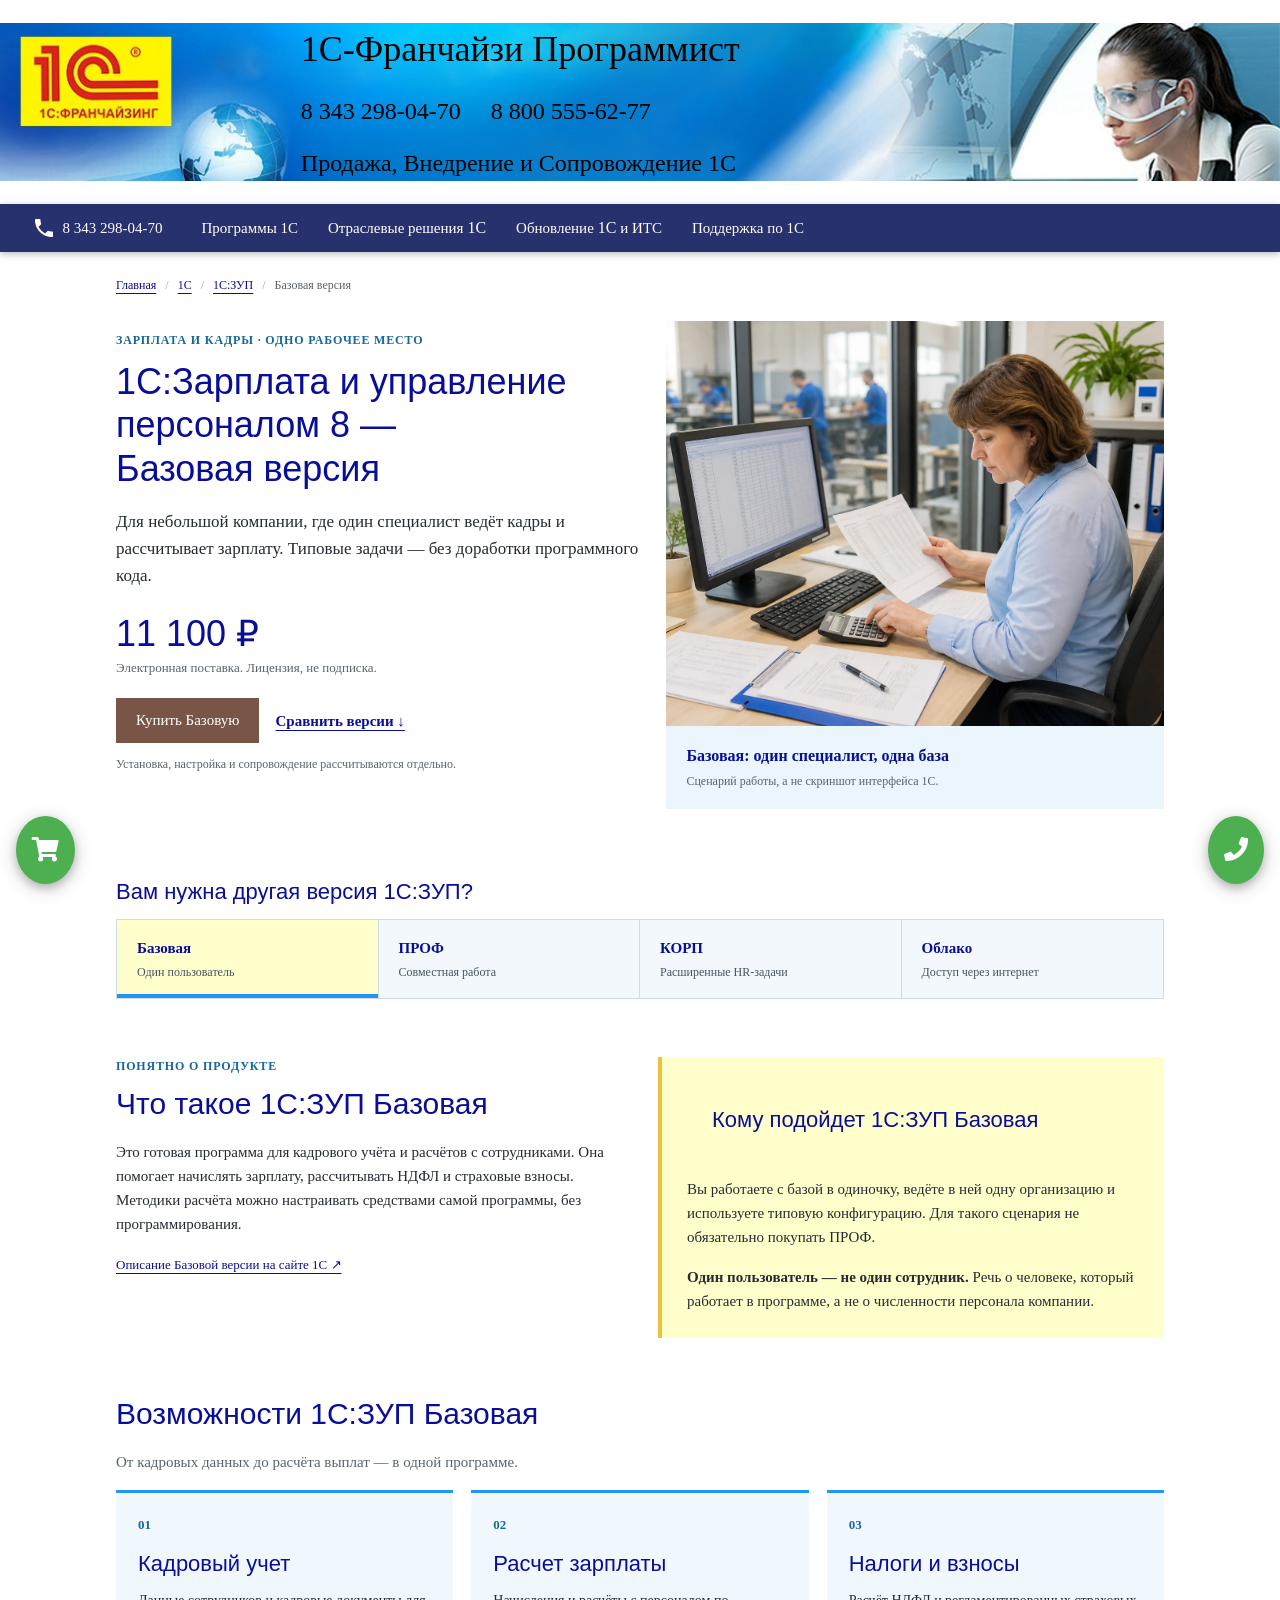
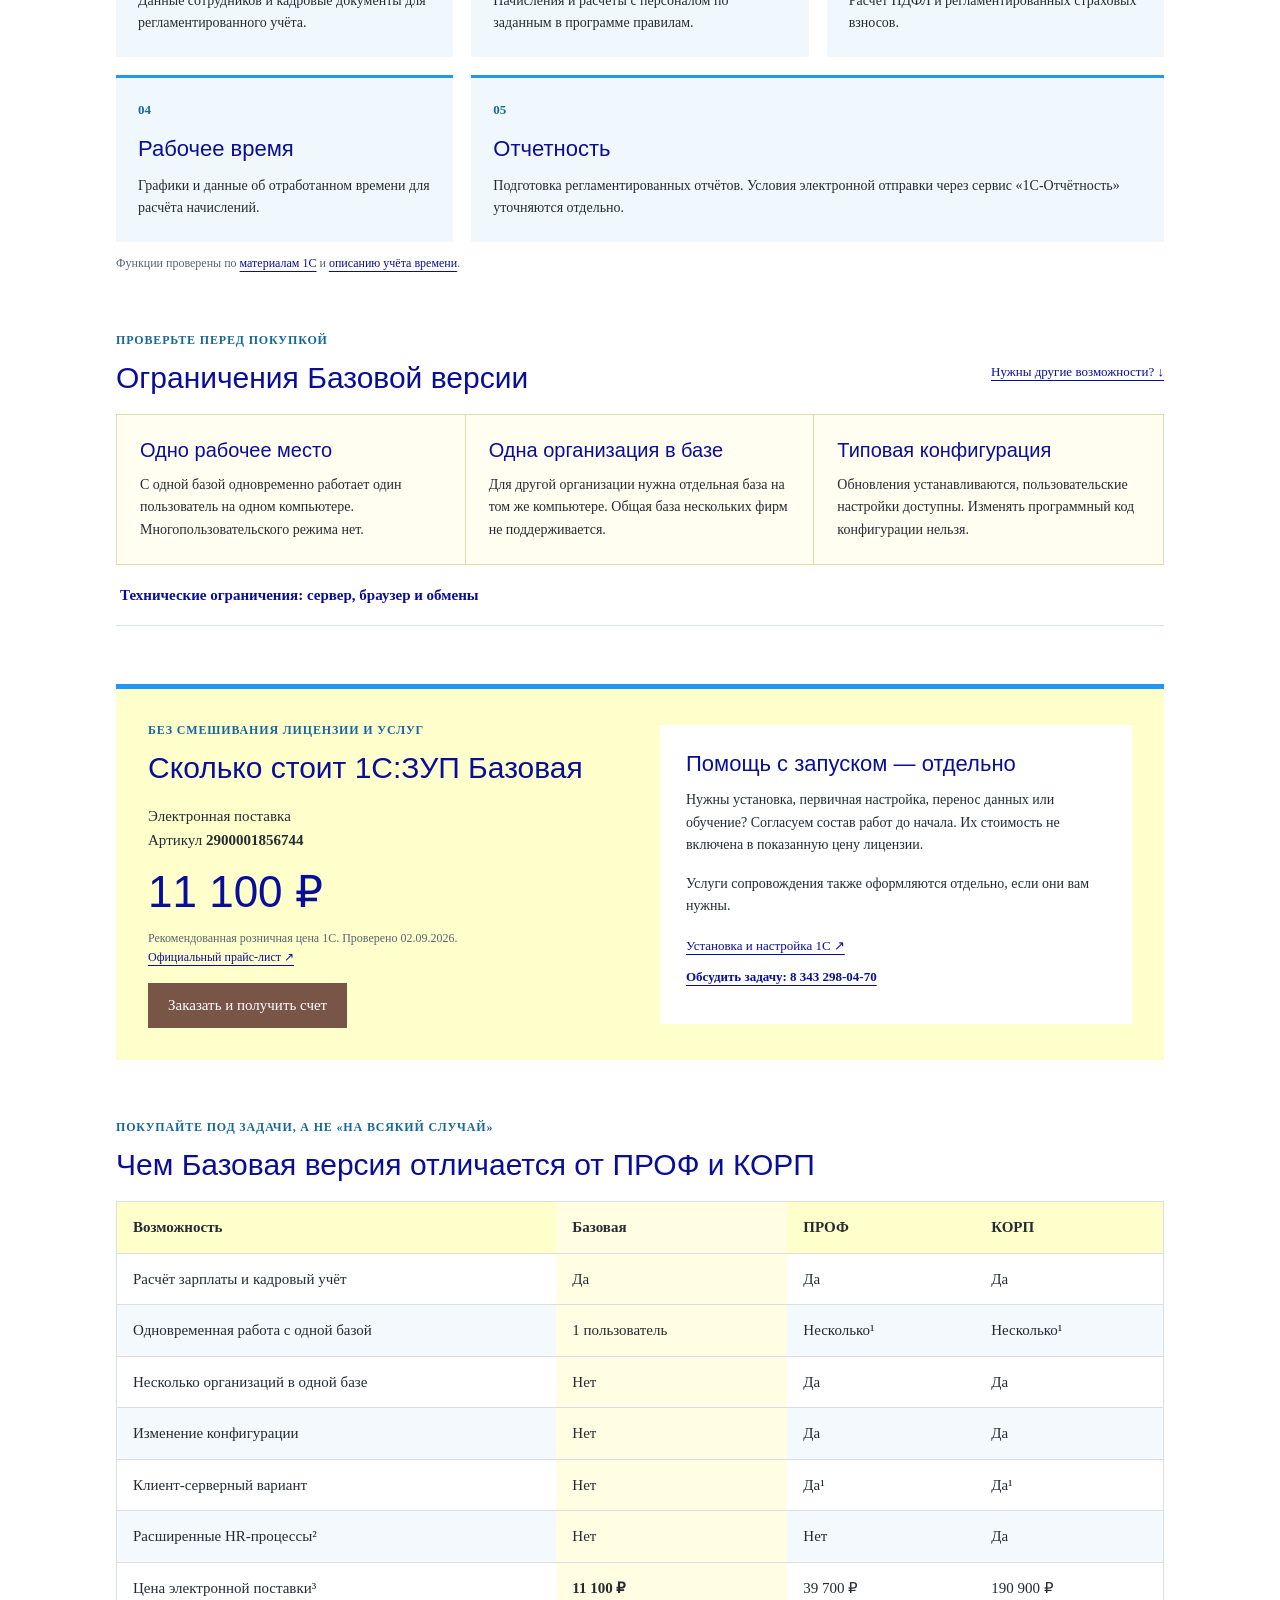
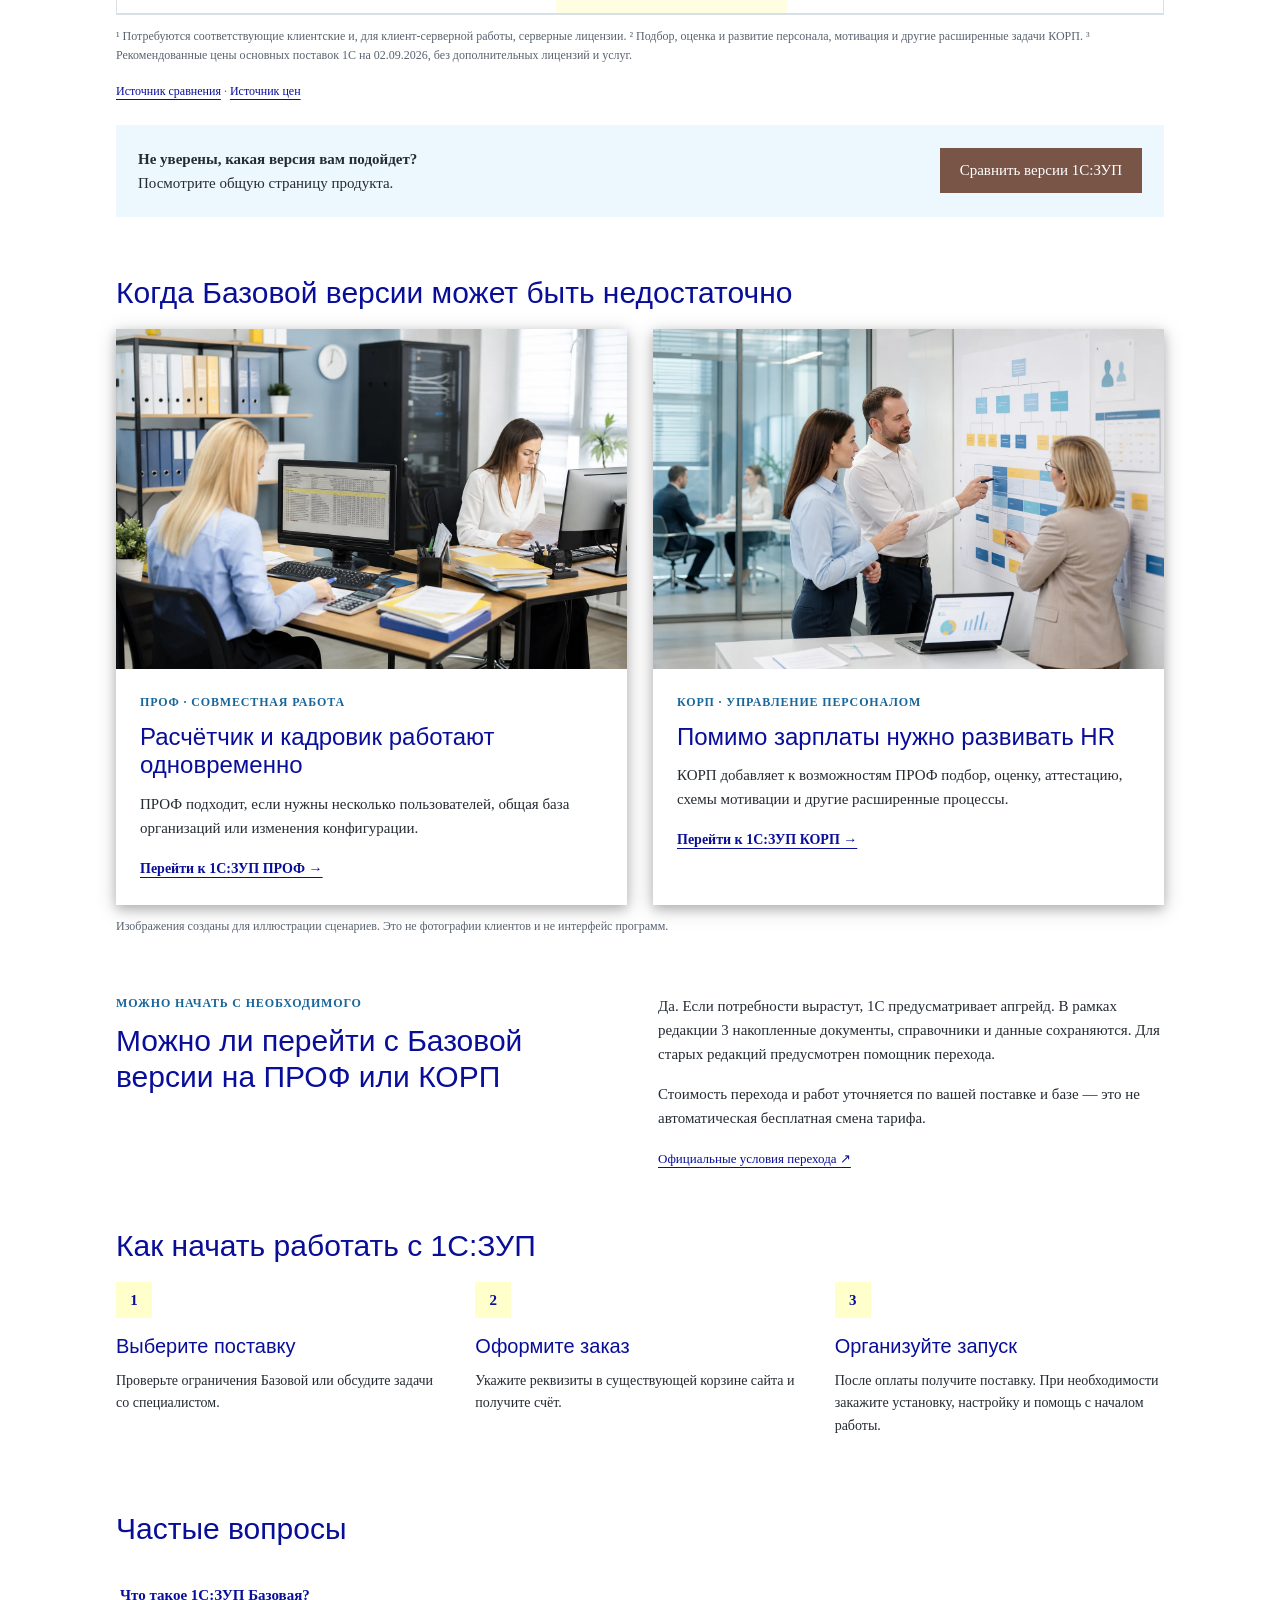
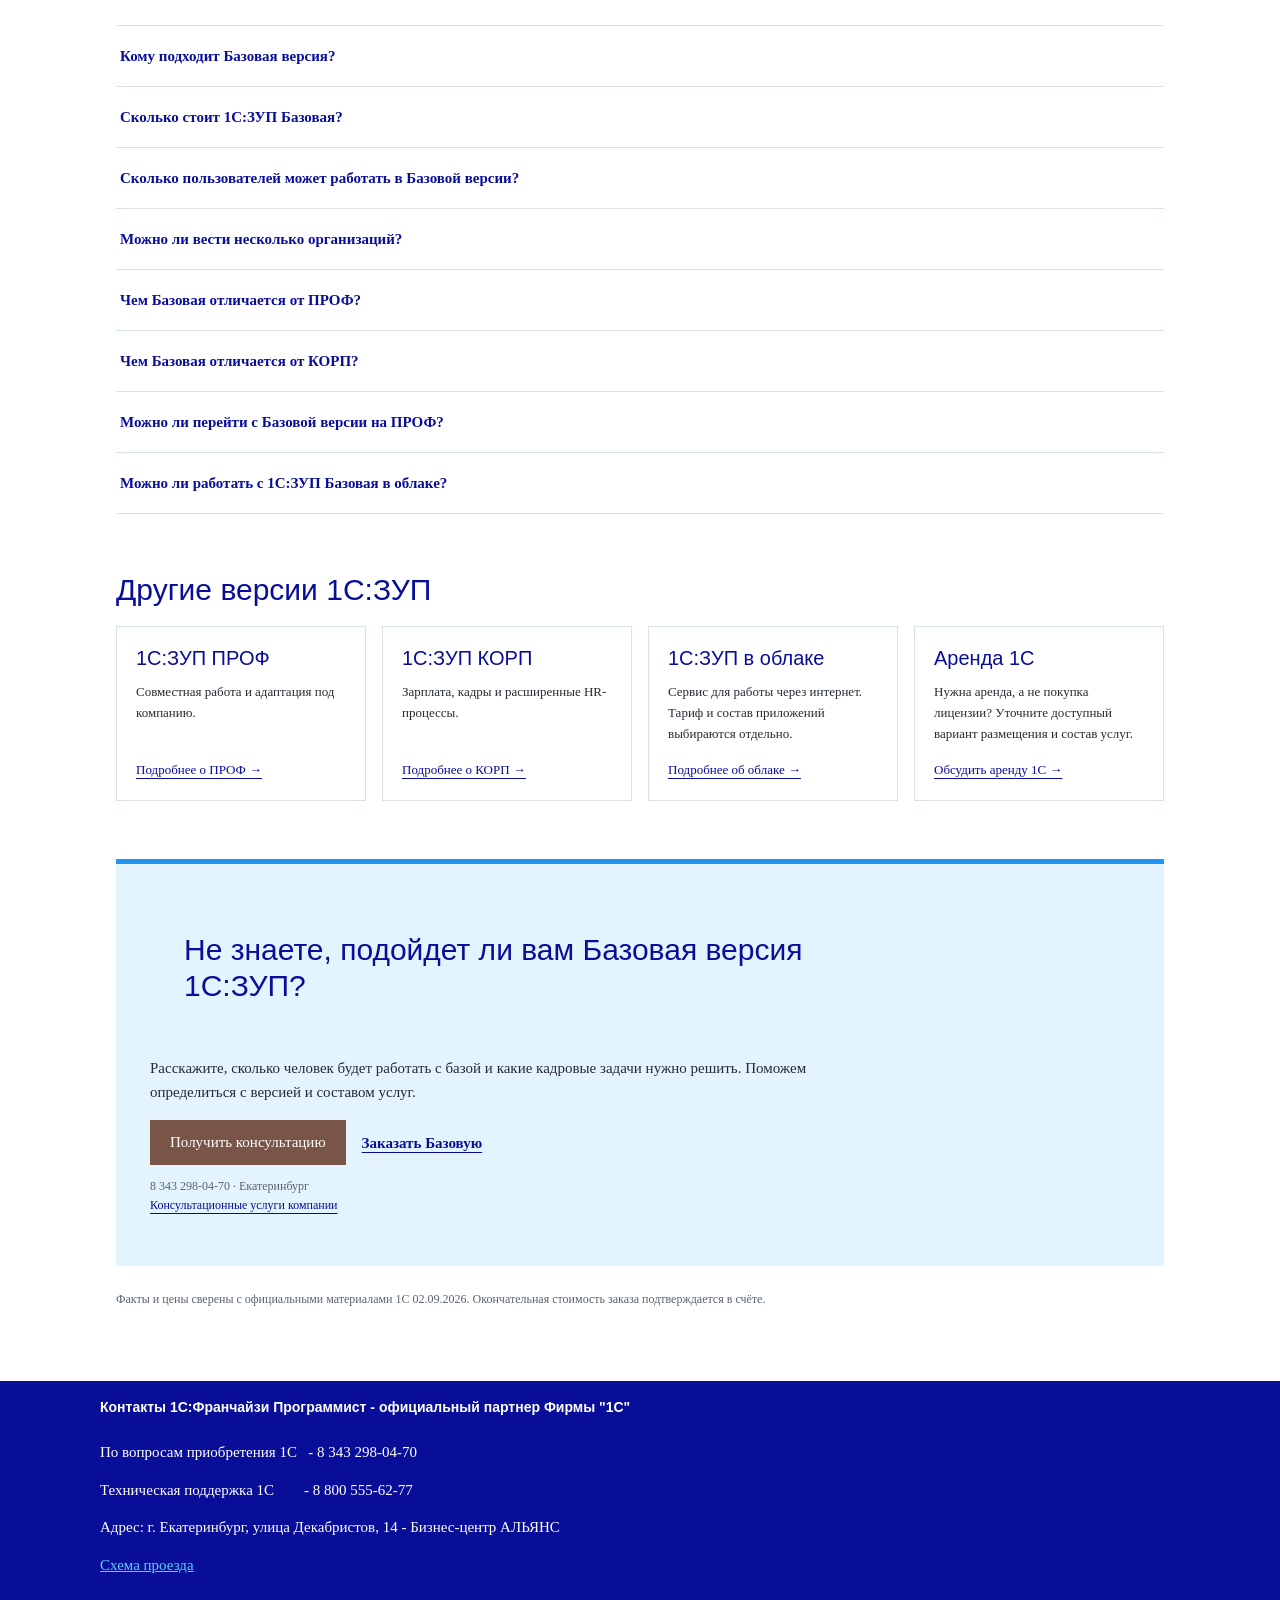
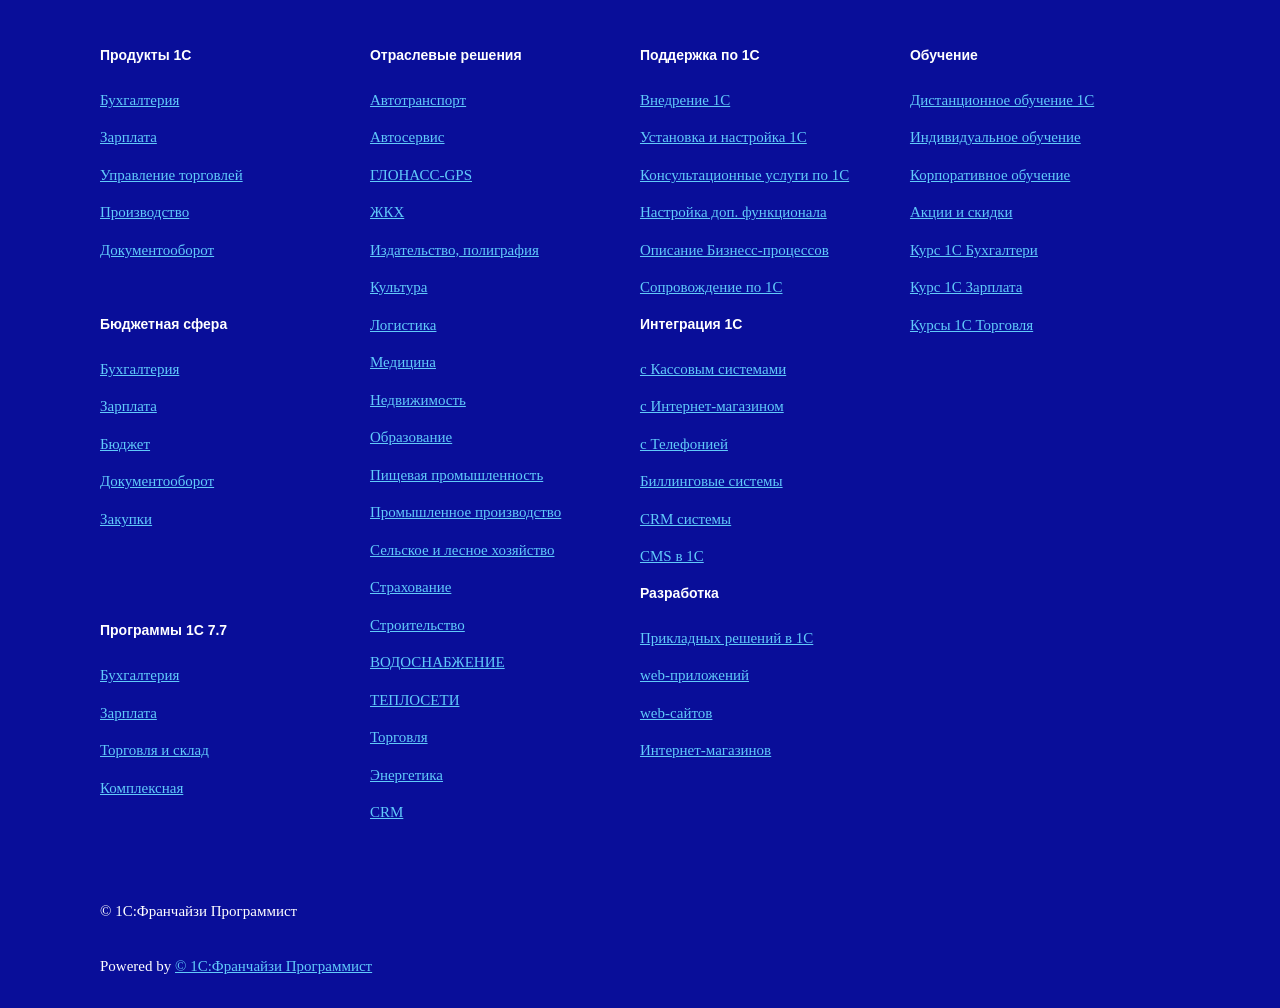
==== index.html @ f11293c0 "исправления для github pages" ====
<!doctype html>
<html lang="ru">
<head>
  <meta charset="utf-8">
  <meta name="viewport" content="width=device-width, initial-scale=1">
  <title>1С:ЗУП Базовая - купить за 11 100 ₽, возможности и сравнение версий</title>
  <meta name="description" content="1С:Зарплата и управление персоналом 8 Базовая: цена 11 100 ₽, кадровый учет и зарплата для одного пользователя. Ограничения, отличия от ПРОФ и КОРП, помощь с выбором в Екатеринбурге.">
  <meta name="robots" content="noindex,nofollow">
  <link rel="canonical" href="https://ekburg.1c-center.net/software-1c_business1c_zrp_uprav_personal_base.html">
  <meta property="og:title" content="1С:Зарплата и управление персоналом 8 — Базовая версия">
  <meta property="og:description" content="Зарплата и кадры на одном рабочем месте. Проверьте, подходит ли вам Базовая, и сравните с ПРОФ и КОРП.">
  <meta property="og:type" content="website">
  <meta property="og:url" content="https://ekburg.1c-center.net/software-1c_business1c_zrp_uprav_personal_base.html">
  <meta property="og:image" content="https://ekburg.1c-center.net/zup-basic/assets/basic-payroll.webp">
  <meta property="og:locale" content="ru_RU">
  <link rel="stylesheet" href="style.css">
  <link rel="stylesheet" href="style-w3.css">
  <link rel="stylesheet" href="style-after-w3.css">
  <link rel="stylesheet" href="reference/w3-theme-indigo.css">
  <link rel="stylesheet" href="https://fonts.googleapis.com/icon?family=Material+Icons">
  <link rel="stylesheet" href="https://use.fontawesome.com/releases/v5.7.0/css/all.css">
  <link rel="stylesheet" href="page.css">
  <script src="reference/jquery-1.10.2.min.js"></script>
  <script src="config.js" defer></script>
  <script src="page.js" defer></script>
  <script type="application/ld+json">{"@context":"https://schema.org","@type":"Product","name":"1С:Зарплата и управление персоналом 8. Базовая версия. Электронная поставка","sku":"2900001856744","brand":{"@type":"Brand","name":"1С"},"description":"Расчет зарплаты и кадровый учет для одного пользователя с одной организацией в информационной базе.","image":"https://ekburg.1c-center.net/zup-basic/assets/basic-payroll.webp"}</script>
</head>
<body class="zup-page">
  <a class="zup-skip" href="#zup-main">Перейти к содержанию</a>
  <div id="Veil" onclick="w3_close()" hidden></div>
  ﻿<div class="w3-sidebar w3-bar-block w3-card w3-animate-right w3-hide-medium w3-hide-large container_accordion w3-theme-d4" 
        style="z-index: 201; max-width: 590px; width:85%; right:0; display: none;" id="mySidebar">

    <button class="w3-bar-item w3-button w3-xlarge w3-center" onclick="w3_close()">Меню &times;</button>

    <!-- <input type="text" id="Search_menu" onkeyup="Function_Search_throoth_menu()" placeholder="Поиск..." title="Type in a category"> -->
    <input type="text" id="Search_menu" onkeyup="filterContent(this)" placeholder="Поиск..." title="Type in a category">

    <div class="accordion" mouseleave="w3_close()" mouseover="w3_close()">
        <ul id="menu_mobile">
                <li>
                	<input type="checkbox" checked>
                	<i class="w3-padding-4"></i>
                	<div class="p4 w3-theme-d4">Программы 1С</div>
                	<div class="msg">
                		<a class = "w3-bar-item w3-button w3-padding-large w3-white" href="https://ekburg.1c-center.net/software-1c_business1c_business1c.html">- 1С для Бизнеса</a>
                		<a class = "w3-bar-item w3-button w3-padding-large w3-white" href="https://ekburg.1c-center.net/software-1c_gosuch1c_gosuch1c.html">- 1С для Госучреждений</a>
                		<a class = "w3-bar-item w3-button w3-padding-large w3-white" href="https://ekburg.1c-center.net/software-1c_platform.html">- Технологическая платформа 1С</a>
                	</div>
                </li>
                
                <li>
                	<input type="checkbox" checked>
                	<i class="w3-padding-4"></i>
                	<div class="p4 w3-theme-d4">Отраслевые решения 1С</div>
                	<div class="msg">
                		<a class = "w3-bar-item w3-button w3-padding-large w3-white" href="https://ekburg.1c-center.net/otrasli_transport_transport.html">Автотранспорт</a>
                		<a class = "w3-bar-item w3-button w3-padding-large w3-white" href="https://ekburg.1c-center.net/otrasli_autoservice_autoservice.html">Автосервис</a>
                		<a class = "w3-bar-item w3-button w3-padding-large w3-white" href="https://ekburg.1c-center.net/otrasli_glonass-gps_glonass-gps.html">ГЛОНАСС-GPS</a>
                		<a class = "w3-bar-item w3-button w3-padding-large w3-white" href="https://ekburg.1c-center.net/otrasli_gkh_gkh.html">ЖКХ, ТСЖ, ЖСК</a>
                		<a class = "w3-bar-item w3-button w3-padding-large w3-white" href="https://ekburg.1c-center.net/otrasli_izdpol_izdpol.html">Издательство, полиграфия</a>
                		<a class = "w3-bar-item w3-button w3-padding-large w3-white" href="https://ekburg.1c-center.net/otrasli_culture_culture.html">Культура</a>
                		<a class = "w3-bar-item w3-button w3-padding-large w3-white" href="https://ekburg.1c-center.net/otrasli_Logistica_Logistica.html">Логистика</a>
                		<a class = "w3-bar-item w3-button w3-padding-large w3-white" href="https://ekburg.1c-center.net/otrasli_med_med.html">Медицина</a>
                		<a class = "w3-bar-item w3-button w3-padding-large w3-white" href="https://ekburg.1c-center.net/otrasli_esteblish_esteblish.html">Недвижимость</a>
                		<a class = "w3-bar-item w3-button w3-padding-large w3-white" href="https://ekburg.1c-center.net/otrasli_non-commercial_non-commercial.html">Некоммерческие организации</a>
                		<a class = "w3-bar-item w3-button w3-padding-large w3-white" href="https://ekburg.1c-center.net/otrasli_education_education.html">Образование</a>
                		<a class = "w3-bar-item w3-button w3-padding-large w3-white" href="https://ekburg.1c-center.net/otrasli_foodprom_foodprom.html">Пищевая промышленность</a>
                		<a class = "w3-bar-item w3-button w3-padding-large w3-white" href="https://ekburg.1c-center.net/otrasli_manufacture_manufacture.html">Промышленное производство</a>
                		<a class = "w3-bar-item w3-button w3-padding-large w3-white" href="https://ekburg.1c-center.net/otrasli_agrofor_agrofor.html">Сельское и лесное хозяйство</a>
                		<a class = "w3-bar-item w3-button w3-padding-large w3-white" href="https://ekburg.1c-center.net/otrasli_insurance_insurance.html">Страхование</a>
                		<a class = "w3-bar-item w3-button w3-padding-large w3-white" href="https://ekburg.1c-center.net/otrasli_building_building.html">Строительство</a>
                		<a class = "w3-bar-item w3-button w3-padding-large w3-white" href="https://ekburg.1c-center.net/otrasli_vodosnab_vodosnab.html">ВОДОСНАБЖЕНИЕ</a>
                		<a class = "w3-bar-item w3-button w3-padding-large w3-white" href="https://ekburg.1c-center.net/otrasli_vodosnab_teploceti.html">ТЕПЛОСЕТИ</a>
                		<a class = "w3-bar-item w3-button w3-padding-large w3-white" href="https://ekburg.1c-center.net/otrasli_trade_trade.html">Торговля</a>
                		<a class = "w3-bar-item w3-button w3-padding-large w3-white" href="https://ekburg.1c-center.net/otrasli_energy-soft_energy-soft1c.html">Энергетика</a>
                		<a class = "w3-bar-item w3-button w3-padding-large w3-white" href="https://ekburg.1c-center.net/otrasli_crm_crm.html">CRM</a>
                		<a class = "w3-bar-item w3-button w3-padding-large w3-white" href="https://ekburg.1c-center.net/otrasli_service_uslugi.html">Услуги (бытовые)</a>
                	</div>
                </li>
                
                <li>
                	<input type="checkbox" checked>
                	<i class="w3-padding-4"></i>
                	<div class="p4 w3-theme-d4">1С Предприятие 7.7</div>
                	<div class="msg">
                		<a class = "w3-bar-item w3-button w3-padding-large w3-white" href="https://ekburg.1c-center.net/1%D0%A177_buh77.html">1С Бухгалтперия 7.7</a>
                		<a class = "w3-bar-item w3-button w3-padding-large w3-white" href="https://ekburg.1c-center.net/1%D0%A177_zik77.html">1С Зарплата и кадры 7.7</a>
                		<a class = "w3-bar-item w3-button w3-padding-large w3-white" href="https://ekburg.1c-center.net/1%D0%A177_trade77.html">1С Торговля и склад 7.7</a>
                		<a class = "w3-bar-item w3-button w3-padding-large w3-white" href="https://ekburg.1c-center.net/1%D0%A177_complex77.html">1С Комплексная 7.7</a>
                	</div>
                </li>
                
                <li>
                	<input type="checkbox" checked>
                	<i class="w3-padding-4"></i>
                	<div class="p4 w3-theme-d4">Сервисы 1С</div>
                	<div class="msg">
                		<a class = "w3-bar-item w3-button w3-padding-large w3-white" href="https://ekburg.1c-center.net/services_otchetnost.html">1С-Отчетность</a>
                		<a class = "w3-bar-item w3-button w3-padding-large w3-white" href="https://ekburg.1c-center.net/services_kontragent.html">1С-Контрагент</a>
                		<a class = "w3-bar-item w3-button w3-padding-large w3-white" href="https://ekburg.1c-center.net/services_autoupdate.html">Обновление 1С</a>
                		<a class = "w3-bar-item w3-button w3-padding-large w3-white" href="https://ekburg.1c-center.net/services_edo.html">1С-ЭДО</a>
                		<a class = "w3-bar-item w3-button w3-padding-large w3-white" href="https://ekburg.1c-center.net/services_link.html">1С-Линк</a>
                		<a class = "w3-bar-item w3-button w3-padding-large w3-white" href="https://ekburg.1c-center.net/services_info_its.html">1С-ИТС (Информационная система 1С:ИТС)</a>
                		<a class = "w3-bar-item w3-button w3-padding-large w3-white" href="https://ekburg.1c-center.net/services_kp_prof.html">КП (Комплект поддержки) - Комлпект сервисов 1С</a>
                		<a class = "w3-bar-item w3-button w3-padding-large w3-white" href="https://ekburg.1c-center.net/services_fresh.html">1С-Фреш (1С в Облаке) через Интернет.</a>
                		<a class = "w3-bar-item w3-button w3-padding-large w3-white" href="https://ekburg.1c-center.net/services_lk-employee.html">1С Кабинет сотрудника</a>
                		<a class = "w3-bar-item w3-button w3-padding-large w3-white" href="https://ekburg.1c-center.net/services_doc-recognition.html">1С Распознавание первичных документов</a>
                		<a class = "w3-bar-item w3-button w3-padding-large w3-white" href="https://ekburg.1c-center.net/services_park.html">1С-ПАРК Риски</a>
                	</div>
                </li>
                
                <li>
                	<input type="checkbox" checked>
                	<i class="w3-padding-4"></i>
                	<div class="p4 w3-theme-d4">Обновление 1С и ИТС</div>
                	<div class="msg">
                		<a class = "w3-bar-item w3-button w3-padding-large w3-white" href="https://ekburg.1c-center.net/update_its-techno.html">Автоматическое через интернет</a>
                		<a class = "w3-bar-item w3-button w3-padding-large w3-white" href="https://ekburg.1c-center.net/update_its-prof.html">- ИТС-ПРОФ</a>
                		<a class = "w3-bar-item w3-button w3-padding-large w3-white" href="https://ekburg.1c-center.net/update_its-techno.html">- ИТС-ТЕХНО</a>
                		<a class = "w3-bar-item w3-button w3-padding-large w3-white" href="https://ekburg.1c-center.net/update_its-budget.html">- ИТС-Бюджет</a>
                		<a class = "w3-bar-item w3-button w3-padding-large w3-white" href="https://ekburg.1c-center.net/update_its-medicine.html">- ИТС-Медицина</a>
                		<a class = "w3-bar-item w3-button w3-padding-large w3-white" href="https://ekburg.1c-center.net/update_its-building.html">- ИТС-Строительство</a>
                		<a class = "w3-bar-item w3-button w3-padding-large w3-white" href="https://ekburg.1c-center.net/update_its-otrasli.html">- ИТС-Отраслевой</a>
                		<a class = "w3-bar-item w3-button w3-padding-large w3-white" href="https://ekburg.1c-center.net/update_update1c.html">Настроенных конфигураций</a>
                	</div>
                </li>
                
                <li>
                	<input type="checkbox" checked>
                	<i class="w3-padding-4"></i>
                	<div class="p4 w3-theme-d4">Услуги по 1С</div>
                	<div class="msg">
                		<a class = "w3-bar-item w3-button w3-padding-large w3-white" href="https://ekburg.1c-center.net/support-1c_vnedrenie1c.html">Внедрение 1С</a>
                		<a class = "w3-bar-item w3-button w3-padding-large w3-white" href="https://ekburg.1c-center.net/support-1c_install1c.html">Установка и настройка 1С</a>
                		<a class = "w3-bar-item w3-button w3-padding-large w3-white" href="https://ekburg.1c-center.net/support-1c_1c-consulting.html">Консультационные услуги по 1С</a>
                		<a class = "w3-bar-item w3-button w3-padding-large w3-white" href="https://ekburg.1c-center.net/support-1c_nastr-adfunctions.html">Настройка доп. функционала</a>
                		<a class = "w3-bar-item w3-button w3-padding-large w3-white" href="https://ekburg.1c-center.net/support-1c_biz-processing.html">Описание Бизнесс-процессов</a>
                		<a class = "w3-bar-item w3-button w3-padding-large w3-white" href="https://ekburg.1c-center.net/support-1c_abonentka.html">Сопровождение по 1С</a>
                	</div>
                </li>
                
                <li>
                	<input type="checkbox" checked>
                	<i class="w3-padding-4"></i>
                	<div class="p4 w3-theme-d4">Интеграция 1С</div>
                	<div class="msg">
                		<a class = "w3-bar-item w3-button w3-padding-large w3-white" href="https://ekburg.1c-center.net/integration-1c_ko.html">с Кассовым оборудованием</a>
                		<a class = "w3-bar-item w3-button w3-padding-large w3-white" href="https://ekburg.1c-center.net/integration-1c_site.html">с Интергнет-магазином</a>
                		<a class = "w3-bar-item w3-button w3-padding-large w3-white" href="https://ekburg.1c-center.net/integration-1c_1c-telefone.html">с Телефонией</a>
                		<a class = "w3-bar-item w3-button w3-padding-large w3-white" href="https://ekburg.1c-center.net/integration-1c_1c-billing.html">Биллинговые системы</a>
                		<a class = "w3-bar-item w3-button w3-padding-large w3-white" href="https://ekburg.1c-center.net/integration-1c_crm-systems.html">CRM системы</a>
                		<a class = "w3-bar-item w3-button w3-padding-large w3-white" href="https://ekburg.1c-center.net/integration-1c_1c-cms.html">CMS в 1С</a>
                	</div>
                </li>
                 
        </ul>
    </div>
</div>
  ﻿<div id="main_head" class="w3-display-container w3-animate-opacity">
  <img class="w3-hide-medium w3-hide-large" src="reference/images/branding_small.jpg" alt="" style="width: 100%;">
  <img class="w3-hide-small w3-hide-large" src="reference/images/branding_medium.jpg" alt="" style="width: 100%;">
  <img class="w3-hide-small w3-hide-medium" src="reference/images/branding.jpg" alt="boat" style="width: 100%;">

  <div class="w3-container w3-display-right w3-margin-bottom w3-margin-left w3-hide-small w3-hide-medium" style="width: 79%; ">  
    <div class="w3-container w3-xxlarge w3-right w3-margin-bottom" style="margin:0; width: 100%;">1С-Франчайзи Программист</div>
    <div class="w3-container w3-xlarge w3-right " style="margin:0; width: 100%;">8 343 298-04-70 &nbsp;&nbsp;&nbsp; 8 800 555-62-77</div>
    <div class="w3-container w3-xlarge w3-right w3-margin-top" style="margin:0;  width: 100%;">Продажа, Внедрение и Сопровождение 1С</div>
  </div>

  <div class="w3-container w3-display-right w3-hide-small w3-hide-large" style="width: 80%; ">  
    <div class="w3-container w3-xlarge w3-right" style="margin:0; width: 100%;">1С-Франчайзи Программист</div>
    <div class="w3-container w3-content w3-large w3-right w3-hide-large" style="margin:0; width: 100%;">8 343 298-04-70 &nbsp;&nbsp;&nbsp; 8 800 555-62-77</div>
    <div class="w3-container w3-large w3-right w3-margin-top w3-hide-small" style="margin:0; width: 100%;">Продажа, Внедрение и Сопровождение 1С</div>
  </div>

  <div class="w3-container w3-display-right w3-hide-medium w3-hide-large" style="width: 100%; ">  
    <div class="w3-container w3-xlarge w3-right-align" style="margin:0; width: 100%;">1С-Франчайзи Программист</div>
  </div>
</div>
  <div id="main_navbar" class="w3-bar w3-card-2 w3-theme-d4 w3-hide-large w3-hide-medium">
    <a class="w3-bar-item w3-button w3-padding-16" href="tel:+73432980470">8 343 298-04-70</a>
    <button class="w3-bar-item w3-button w3-right w3-padding-16" type="button" onclick="w3_open()" aria-controls="mySidebar" aria-expanded="false" id="zup-menu-toggle">Меню ☰</button>
  </div>
  ﻿<ul id="nav7" class="w3-card-2 w3-theme-d4 w3-hide-small w3-container" style="z-index: 201; width:100%;">
	<li class = "menu">
	    <a href="tel:8-343-298-04-70"  data-rel="external"  rel="nofollow" class="w3-bar-item w3-button w3-padding-large w3-theme-d4 w3-display-container"><i class="material-icons w3-display-left w3-margin-left" >&#xe0b0;</i>&nbsp;&nbsp;&nbsp;&nbsp;&nbsp;&nbsp;8 343 298-04-70</a> 
	<li class = "menu"><a class = "menu w3-padding-12" href="#">Программы 1С</a>
		<div class = "podmenu w3-container w3-card-4 w3-padding-large">
			<ul class = "left-podmenu"><div class="p3 w3-center">для Бизнеса</div>
				<li class = "podmenu w3-padding-2"><a class = "podmenu" href="https://ekburg.1c-center.net/software-1c_business1c_buh_8.html">1С Бухгалтерия 8.3</a>
				<li class = "podmenu w3-padding-2"><a class = "podmenu" href="https://ekburg.1c-center.net/software-1c_business1c_zrp_uprav_personal.html">1С Зарплата и управление персоналом&nbsp;8.3</a>
				<li class = "podmenu w3-padding-2"><a class = "podmenu" href="https://ekburg.1c-center.net/software-1c_business1c_uprav_torg_8.html">1С Управление торговлей&nbsp;8.3</a>
				<li class = "podmenu w3-padding-2"><a class = "podmenu" href="https://ekburg.1c-center.net/software-1c_business1c_roznica_8.html">1С:Розница 8.3</a>
				<li class = "podmenu w3-padding-2"><a class = "podmenu" href="https://ekburg.1c-center.net/software-1c_business1c_unf.html">1С:Управление нашей фирмой&nbsp;8.3</a>
				<li class = "podmenu w3-padding-2"><a class = "podmenu" href="https://ekburg.1c-center.net/software-1c_business1c_dogovori.html">1С:Договоры 8.3</a>
				<li class = "podmenu w3-padding-2"><a class = "podmenu" href="https://ekburg.1c-center.net/software-1c_business1c_documentooborot.html">1С:Документооборот&nbsp;8.3</a>
				<li class = "podmenu w3-padding-2"><a class = "podmenu" href="https://ekburg.1c-center.net/software-1c_business1c_compl-automatization.html">1С:Комплексная автоматизация&nbsp;8.3</a>
				<li class = "podmenu w3-padding-2"><a class = "podmenu" href="https://ekburg.1c-center.net/software-1c_business1c_complect-na-5.html">1С:Комплект прикладных решений на 5 пользователей</a> 
			</ul>
			<ul class = "right-podmenu"><div class="p3 w3-center">для Государственных и бюджетных учреждений</div>
				<li class = "podmenu w3-padding-2"><a class = "podmenu" href="https://ekburg.1c-center.net/software-1c_gosuch1c_buh-gos.html">1С:Бухгалтерия государственного учреждения&nbsp;8.3</a>
				<li class = "podmenu w3-padding-2"><a class = "podmenu" href="https://ekburg.1c-center.net/software-1c_gosuch1c_buh-autonom.html">1С:Бухгалтерия автономного учреждения&nbsp;8.3</a>
				<li class = "podmenu w3-padding-2"><a class = "podmenu" href="https://ekburg.1c-center.net/software-1c_gosuch1c_zik-bu.html">1С:Зарплата и кадры государственного учреждения&nbsp;8.3</a>
				<li class = "podmenu w3-padding-2"><a class = "podmenu" href="https://ekburg.1c-center.net/software-1c_gosuch1c_gos-documentooborot.html">1С:Документооборот государственного учреждения&nbsp;8.3</a>
				<li class = "podmenu w3-padding-2"><a class = "podmenu" href="https://ekburg.1c-center.net/software-1c_gosuch1c_budg-munobr.html">1С:Бюджет муниципального образования&nbsp;8.3</a>
				<li class = "podmenu w3-padding-2"><a class = "podmenu" href="https://ekburg.1c-center.net/software-1c_gosuch1c_budg-poselka.html">1С:Бюджет поселения&nbsp;8.3</a>
				<li class = "podmenu w3-padding-2"><a class = "podmenu" href="https://ekburg.1c-center.net/software-1c_gosuch1c_budg-otchet.html">1С:Бюджетная отчетность&nbsp;8.3</a>
				<li class = "podmenu w3-padding-2"><a class = "podmenu" href="https://ekburg.1c-center.net/software-1c_gosuch1c_gos-zakupki.html">1С:Государственные и муниципальные закупки&nbsp;8.3</a> 
			</ul>
			<ul class = "right-podmenu"><div class="p3 w3-center">Сервисы 1С</div>
				<li class = "podmenu w3-padding-2"><a class = "podmenu" href="https://ekburg.1c-center.net/services_otchetnost.html">1С-Отчетность</a>
				<li class = "podmenu w3-padding-2"><a class = "podmenu" href="https://ekburg.1c-center.net/services_kontragent.html">1С-Контрагент</a>
				<li class = "podmenu w3-padding-2"><a class = "podmenu" href="https://ekburg.1c-center.net/update_its-techno.html">Обновление 1С</a>
				<li class = "podmenu w3-padding-2"><a class = "podmenu" href="https://ekburg.1c-center.net/services_edo.html">1С-ЭДО</a>
				<li class = "podmenu w3-padding-2"><a class = "podmenu" href="https://ekburg.1c-center.net/services_link.html">1С-Линк</a>
				<li class = "podmenu w3-padding-2"><a class = "podmenu" href="https://ekburg.1c-center.net/update_its-prof.html">1С-ИТС (Информационная система 1С:ИТС)</a>
				<li class = "podmenu w3-padding-2"><a class = "podmenu" href="https://ekburg.1c-center.net/services_kp_prof.html">КП (Комплект поддержки) - Комлпект сервисов 1С</a>
				<li class = "podmenu w3-padding-2"><a class = "podmenu" href="https://ekburg.1c-center.net/services_fresh.html">1С-Фреш (1С в Облаке) через Интернет.</a>
				<li class = "podmenu w3-padding-2"><a class = "podmenu" href="https://ekburg.1c-center.net/services_lk-employee.html">1С Кабинет сотрудника</a>
				<li class = "podmenu w3-padding-2"><a class = "podmenu" href="https://ekburg.1c-center.net/services_doc-recognition.html">1С Распознавание первичных документов</a>
				<li class = "podmenu w3-padding-2"><a class = "podmenu" href="https://ekburg.1c-center.net/services_park.html">1С-ПАРК Риски</a> 
			</ul>
			<ul class = "left-podmenu"><div class="p3 w3-center">Технологическая платформа 1С</div>
				<li class = "podmenu w3-padding-2"><a class = "podmenu" href="https://ekburg.1c-center.net/software-1c_platform.html">Платформа 1С:Предприятие&nbsp;8.3</a> 
			</ul> 
		</div>
	<li id = "branches" class = "menu_s_podnav"><a class = "menu w3-padding-12" href="#3">Отраслевые решения<span class="w3-hide-medium"> 1С</span></a>
		<div class = "podmenu_s_podnav w3-dropdown-content w3-bar-block w3-container w3-card-4 w3-padding-large">
			<ul class = "left-podmenu">
				<li class = "podmenu"><a class = "podmenu" href="#">Автотранспорт, Автосервис,  ГЛОНАСС-GPS</a>
					<ul class = "right-podmenu_page">
						<li class = "podmenu"><a class = "podmenu" href="https://ekburg.1c-center.net/otrasli_transport_uprav-avto.html">1С:Предприятие 8. Управление автотранспортом</a>
						<li class = "podmenu"><a class = "podmenu" href="https://ekburg.1c-center.net/otrasli_transport_uprav-avto-enetrprise.html">1С:Предприятие 8. Управление транспортным предприятием,</a>
						<li class = "podmenu"><a class = "podmenu" href="https://ekburg.1c-center.net/otrasli_autoservice_auto-service.html">1С:Предприятие 8. Автосервис</a>
						<li class = "podmenu"><a class = "podmenu" href="https://ekburg.1c-center.net/otrasli_autoservice_alfa-auto.html">1С Альфа-Авто: Автосалон+Автосервис+Автозапчасти</a>
						<li class = "podmenu"><a class = "podmenu" href="https://ekburg.1c-center.net/otrasli_glonass-gps_satellite-monitoring.html">1C:Предприятие 8. Спутниковый мониторинг</a>
						<li class = "podmenu"><a class = "podmenu" href="https://ekburg.1c-center.net/otrasli_glonass-gps_csm.html">1С:Предприятие 8. Центр спутникового мониторинга ГЛОНАСС/GPS</a>
					</ul>
				<li class = "podmenu"><a class = "podmenu" href="#">ИЗДАТЕЛЬСТВО и ПОЛИГРАФИЯ</a>
					<ul class = "right-podmenu_page">
						<li class = "podmenu"><a class = "podmenu" href="https://ekburg.1c-center.net/otrasli_izdpol_polygragh.html">1С:Предприятие 8. Полиграфия</a>
						<li class = "podmenu"><a class = "podmenu" href="https://ekburg.1c-center.net/otrasli_izdpol_izdat.html">1С:Предприятие 8. Издательство</a>
						<li class = "podmenu"><a class = "podmenu" href="https://ekburg.1c-center.net/otrasli_izdpol_izdat-do.html">1С:Предприятие 8. Издательство + Документооборот</a>
						<li class = "podmenu"><a class = "podmenu" href="https://ekburg.1c-center.net/otrasli_izdpol_print-quick.html">1С:Предприятие 8. Оперативная печать</a>
						<li class = "podmenu"><a class = "podmenu" href="https://ekburg.1c-center.net/otrasli_izdpol_print-wide-format.html">1С:Предприятие 8. Широкоформатная печать</a>
						<li class = "podmenu"><a class = "podmenu" href="https://ekburg.1c-center.net/otrasli_izdpol_modul-op.html">&nbsp;&nbsp;&nbsp;&nbsp;&nbsp;- Модуль "Оперативная печать"</a>
						<li class = "podmenu"><a class = "podmenu" href="https://ekburg.1c-center.net/otrasli_izdpol_modul-shp.html">&nbsp;&nbsp;&nbsp;&nbsp;&nbsp;- Модуль "Широкоформатная печать"</a>
					</ul>
				<li class = "podmenu"><a class = "podmenu" href="#">МЕДИЦИНА</a>
					<ul class = "right-podmenu_page">
						<li class = "podmenu"><a class = "podmenu" href="https://ekburg.1c-center.net/otrasli_med_hospital.html">1С:Медицина. Больница</a>
						<li class = "podmenu"><a class = "podmenu" href="https://ekburg.1c-center.net/otrasli_med_apteka.html">1С:Медицина. Больничная аптека</a>
						<li class = "podmenu"><a class = "podmenu" href="https://ekburg.1c-center.net/otrasli_med_nut.html">1С:Медицина. Диетическое питание</a>
						<li class = "podmenu"><a class = "podmenu" href="https://ekburg.1c-center.net/otrasli_med_labor.html">1С:Медицина. Клиническая лаборатория</a>
						<li class = "podmenu"><a class = "podmenu" href="https://ekburg.1c-center.net/otrasli_med_polyclinika.html">1С:Медицина. Поликлиника</a>
						<li class = "podmenu"><a class = "podmenu" href="https://ekburg.1c-center.net/otrasli_med_stomat.html">1С:Медицина. Стоматологическая клиника</a>
						<li class = "podmenu"><a class = "podmenu" href="https://ekburg.1c-center.net/otrasli_med_fedreg.html">1С:Медицина. Федеральные регистры</a>
						<li class = "podmenu"><a class = "podmenu" href="https://ekburg.1c-center.net/otrasli_med_medus.html">Аналит: Учет медицинских услуг.</a>
						<li class = "podmenu"><a class = "podmenu" href="https://ekburg.1c-center.net/otrasli_trade_rozn-apteka.html">1С:Розница 8. Аптека</a>
					</ul>
				<li class = "podmenu"><a class = "podmenu" href="#">НЕКОММЕРЧСКИЕ ОРГАНИЗАЦИИ (СНТ и Фонды)</a>
					<ul class = "right-podmenu_page">
						<li class = "podmenu"><a class = "podmenu" href="https://ekburg.1c-center.net/otrasli_non-commercial_buh_8_non_commercial.html">1С Бухгалтерия некоммерческой организации 8.3</a>
						<li class = "podmenu"><a class = "podmenu" href="https://ekburg.1c-center.net/otrasli_non-commercial_1csadovod.html">1С Садовод 8.3</a>
						<li class = "podmenu"><a class = "podmenu" href="https://ekburg.1c-center.net/otrasli_non-commercial_1c_buh_snt.html">1С:Бухгалтерия СНТ 8.3</a>
					</ul>
				<li class = "podmenu"><a class = "podmenu" href="#">ОБРАЗОВАНИЕ и КУЛЬТУРА</a>
					<ul class = "right-podmenu_page">
						<li class = "podmenu"><a class = "podmenu" href="https://ekburg.1c-center.net/otrasli_culture_muse%D0%B3m.html">1С:Музей</a>
						<li class = "podmenu"><a class = "podmenu" href="https://ekburg.1c-center.net/otrasli_culture_muse%D0%B3m-catalog.html">1С:Музейный каталог</a>
						<li class = "podmenu"><a class = "podmenu" href="https://ekburg.1c-center.net/otrasli_culture_Theathre.html">1С:Театр</a>
						<li class = "podmenu"><a class = "podmenu" href="https://ekburg.1c-center.net/otrasli_education_time-table.html">1С:Автоматизированное составление расписания.</a>
						<li class = "podmenu"><a class = "podmenu" href="https://ekburg.1c-center.net/otrasli_education_library.html">1С:Библиотека.</a>
						<li class = "podmenu"><a class = "podmenu" href="https://ekburg.1c-center.net/otrasli_education_bspd.html">1С:Дошкольная психодиагностика. Базовая версия</a>
						<li class = "podmenu"><a class = "podmenu" href="https://ekburg.1c-center.net/otrasli_education_bsn.html">1С:Дошкольное питание 8</a>
						<li class = "podmenu"><a class = "podmenu" href="https://ekburg.1c-center.net/otrasli_education_bsu.html">1С:Дошкольное учреждение</a>
						<li class = "podmenu"><a class = "podmenu" href="https://ekburg.1c-center.net/otrasli_education_zikedu.html">1С:Зарплата и кадры образовательного учреждения</a>
						<li class = "podmenu"><a class = "podmenu" href="https://ekburg.1c-center.net/otrasli_education_healthedu.html">1С:Кабинет здоровья образовательного учреждения</a>
						<li class = "podmenu"><a class = "podmenu" href="https://ekburg.1c-center.net/otrasli_education_collage.html">1С:Колледж</a>
						<li class = "podmenu"><a class = "podmenu" href="https://ekburg.1c-center.net/otrasli_education_kpnutrition.html">1С:Комбинат планового питания</a>
						<li class = "podmenu"><a class = "podmenu" href="https://ekburg.1c-center.net/otrasli_education_oedu.html">1С:Общеобразовательное учреждение</a>
						<li class = "podmenu"><a class = "podmenu" href="https://ekburg.1c-center.net/otrasli_education_phealth-child.html">1С:Паспорт здоровья ребенка.</a>
						<li class = "podmenu"><a class = "podmenu" href="https://ekburg.1c-center.net/otrasli_education_account-edu.html">1С:Набор для бухгалтерии образовательного учреждения</a>
						<li class = "podmenu"><a class = "podmenu" href="https://ekburg.1c-center.net/otrasli_education_pdedu.html">1С:Психодиагностика образовательного учреждения</a>
						<li class = "podmenu"><a class = "podmenu" href="https://ekburg.1c-center.net/otrasli_education_university.html">1С:Университет</a>
						<li class = "podmenu"><a class = "podmenu" href="https://ekburg.1c-center.net/otrasli_education_uedu.html">1С:Управление образования</a>
						<li class = "podmenu"><a class = "podmenu" href="https://ekburg.1c-center.net/otrasli_education_schoolkpp.html">1С:Школьная проходная</a>
						<li class = "podmenu"><a class = "podmenu" href="https://ekburg.1c-center.net/otrasli_education_diagnostika.html">1С:Школьная психодиагностика. Базовая версия. Редакция 2.1</a>
						<li class = "podmenu"><a class = "podmenu" href="https://ekburg.1c-center.net/otrasli_education_schoolnutrition.html">1С:Школьное питание 8</a>
						<li class = "podmenu"><a class = "podmenu" href="https://ekburg.1c-center.net/otrasli_education_bufet.html">1С:Школьный буфет ПРОФ</a>
						<li class = "podmenu"><a class = "podmenu" href="https://ekburg.1c-center.net/otrasli_education_attestat.html">1С:Школьный аттестат.</a>
					</ul>
				<li class = "podmenu"><a class = "podmenu" href="#">ПИЩЕВАЯ ПРОМЫШЛЕННОСТЬ</a>
					<ul class = "right-podmenu_page">
						<li class = "podmenu"><a class = "podmenu" href="https://ekburg.1c-center.net/otrasli_foodprom_buh-milk-zavod.html">1С:Предприятие 8. Бухгалтерия молокозавода</a>
						<li class = "podmenu"><a class = "podmenu" href="https://ekburg.1c-center.net/otrasli_foodprom_lv-zavod.html">1С:Предприятие 8. Ликероводочный и винный завод</a>
						<li class = "podmenu"><a class = "podmenu" href="https://ekburg.1c-center.net/otrasli_foodprom_milk-zavod.html">1С:Предприятие 8. Молокозавод</a>
						<li class = "podmenu"><a class = "podmenu" href="https://ekburg.1c-center.net/otrasli_foodprom_meat-kombinat.html">1С:Предприятие 8. Мясокомбинат</a>
						<li class = "podmenu"><a class = "podmenu" href="https://ekburg.1c-center.net/otrasli_foodprom_beer-bezalko.html">1С:Предприятие 8. Пиво-безалкогольный комбинат</a>
						<li class = "podmenu"><a class = "podmenu" href="https://ekburg.1c-center.net/otrasli_foodprom_fish-process.html">1С:Предприятие 8. Рыбопереработка.</a>
						<li class = "podmenu"><a class = "podmenu" href="https://ekburg.1c-center.net/otrasli_foodprom_spirt-manufacture.html">1С:Предприятие 8. Спиртовое производство</a>
						<li class = "podmenu"><a class = "podmenu" href="https://ekburg.1c-center.net/otrasli_foodprom_hleb-manufacture.html">1С:Предприятие 8. Хлебобулочное и кондитерское производство</a>
						<li class = "podmenu"><a class = "podmenu" href="https://ekburg.1c-center.net/otrasli_foodprom_real-alko.html">&nbsp;&nbsp;&nbsp;&nbsp;&nbsp;- Модуль 1С Реализация алкогольной продукции</a>
					</ul>
				<li class = "podmenu"><a class = "podmenu" href="#">ПРОМЫШЛЕННОЕ ПРОИЗВОДСТВО</a>
					<ul class = "right-podmenu_page">
						<li class = "podmenu"><a class = "podmenu" href="https://ekburg.1c-center.net/otrasli_manufacture_unsi.html">1С MDM Управление нормативно-справочной информацией</a>
						<li class = "podmenu"><a class = "podmenu" href="https://ekburg.1c-center.net/otrasli_manufacture_oum.html">1С MES Оперативное управление производством</a>
						<li class = "podmenu"><a class = "podmenu" href="https://ekburg.1c-center.net/otrasli_manufacture_uid.html">1С PDM Управление инженерными данными</a>
						<li class = "podmenu"><a class = "podmenu" href="https://ekburg.1c-center.net/otrasli_manufacture_gdm.html">1С Горнодобывающая промышленность. Управление карьером</a>
						<li class = "podmenu"><a class = "podmenu" href="https://ekburg.1c-center.net/otrasli_manufacture_kgbi.html">1С Комбинат ЖБИ</a>
						<li class = "podmenu"><a class = "podmenu" href="https://ekburg.1c-center.net/otrasli_manufacture_pm-chemistry.html">1С Процессное производство. Химия</a>
						<li class = "podmenu"><a class = "podmenu" href="https://ekburg.1c-center.net/otrasli_manufacture_umk.html">1С Управление металлургическим комбинатом</a>
						<li class = "podmenu"><a class = "podmenu" href="https://ekburg.1c-center.net/otrasli_manufacture_upo.html">1С Управление переработкой отходов и вторсырья</a>
						<li class = "podmenu"><a class = "podmenu" href="https://ekburg.1c-center.net/otrasli_manufacture_uppe.html">1С Управление производственным предприятием с английским интерфейсом</a>
						<li class = "podmenu"><a class = "podmenu" href="https://ekburg.1c-center.net/otrasli_manufacture_urp.html">1С Управление ремонтным предприятием</a>
						<li class = "podmenu"><a class = "podmenu" href="https://ekburg.1c-center.net/otrasli_manufacture_ur-se.html">1С ТОИР Управление ремонтами и обслуживанием оборудовани</a>
						<li class = "podmenu"><a class = "podmenu" href="https://ekburg.1c-center.net/otrasli_manufacture_fram.html">1С Фармпроизводство</a>
						<li class = "podmenu"><a class = "podmenu" href="https://ekburg.1c-center.net/otrasli_manufacture_pb.html">1С Производственная безопасность. Промышленная безопасность</a>
					</ul>
				<li class = "podmenu"><a class = "podmenu" href="#">СЕЛЬСКОЕ и ЛЕСНОЕ ХОЗЯЙСТВО</a>
					<ul class = "right-podmenu_page">
						<li class = "podmenu"><a class = "podmenu" href="https://ekburg.1c-center.net/otrasli_agrofor_agrocom.html">1С ERP Агропромышленный комплекс 2</a>
						<li class = "podmenu"><a class = "podmenu" href="https://ekburg.1c-center.net/otrasli_agrofor_buh-bird-factory.html">1С Бухгалтерия Птицефабрики</a>
						<li class = "podmenu"><a class = "podmenu" href="https://ekburg.1c-center.net/otrasli_agrofor_bird-factory.html">1С Управление птицефабрикой</a>
						<li class = "podmenu"><a class = "podmenu" href="https://ekburg.1c-center.net/otrasli_agrofor_buh-kfx.html">1С Бухгалтерия крестьянско-фермерского хозяйства</a>
						<li class = "podmenu"><a class = "podmenu" href="https://ekburg.1c-center.net/otrasli_agrofor_buh-selhoz.html">1С Бухгалтерия сельскохозяйственного предприятия</a>
						<li class = "podmenu"><a class = "podmenu" href="https://ekburg.1c-center.net/otrasli_agrofor_buh-elevator.html">1С Бухгалтерия элеватора и комбикормового завода</a>
						<li class = "podmenu"><a class = "podmenu" href="https://ekburg.1c-center.net/otrasli_agrofor_complex-uchet-selhoz.html">1С Комплексный учет сельскохозяйственного предприятия</a>
						<li class = "podmenu"><a class = "podmenu" href="https://ekburg.1c-center.net/otrasli_agrofor_leso-zavod.html">1С Лесозавод</a>
						<li class = "podmenu"><a class = "podmenu" href="https://ekburg.1c-center.net/otrasli_agrofor_seleciakrc.html">1С Селекция в животноводстве. КРС</a>
						<li class = "podmenu"><a class = "podmenu" href="https://ekburg.1c-center.net/otrasli_agrofor_selecia-pig.html">1С Селекция в животноводстве. Свиноводство</a>
						<li class = "podmenu"><a class = "podmenu" href="https://ekburg.1c-center.net/otrasli_agrofor_mukomol.html">1С Управление мукомольно-крупяным предприятием</a>
						<li class = "podmenu"><a class = "podmenu" href="https://ekburg.1c-center.net/otrasli_agrofor_ucp.html">1С Управление сельскохозяйственным предприятием</a>
					</ul>
				<li class = "podmenu"><a class = "podmenu" href="#">СТРАХОВАНИЕ</a>
					<ul class = "right-podmenu_page">
						<li class = "podmenu"><a class = "podmenu" href="https://ekburg.1c-center.net/otrasli_insurance_mob-offoce.html">1С:Мобильный Страховой Офис</a>
						<li class = "podmenu"><a class = "podmenu" href="https://ekburg.1c-center.net/otrasli_insurance_strahbuh.html">1С:Предприятие 8. Страховая Бухгалтерия</a>
						<li class = "podmenu"><a class = "podmenu" href="https://ekburg.1c-center.net/otrasli_insurance_usc.html">1С:Предприятие 8. Управление страховой компанией</a>
						<li class = "podmenu"><a class = "podmenu" href="https://ekburg.1c-center.net/otrasli_insurance_usc-ls.html">&nbsp;&nbsp;&nbsp;&nbsp;&nbsp;+ Модуль "Личное страхование"</a>
						<li class = "podmenu"><a class = "podmenu" href="https://ekburg.1c-center.net/otrasli_insurance_usc-osago.html">&nbsp;&nbsp;&nbsp;&nbsp;&nbsp;+ Модуль "ОСАГО"</a>
						<li class = "podmenu"><a class = "podmenu" href="https://ekburg.1c-center.net/otrasli_insurance_usc-perestrah.html">&nbsp;&nbsp;&nbsp;&nbsp;&nbsp;+ Модуль "Перестрахование"</a>
						<li class = "podmenu"><a class = "podmenu" href="https://ekburg.1c-center.net/otrasli_insurance_usc-tech-reserv.html">&nbsp;&nbsp;&nbsp;&nbsp;&nbsp;+ Модуль "Технические резервы"</a>
						<li class = "podmenu"><a class = "podmenu" href="https://ekburg.1c-center.net/otrasli_insurance_sk-corp.html">1С:Предприятие 8. Страховая компания 8 КОРП</a>
					</ul>
				<li class = "podmenu"><a class = "podmenu" href="#">СТРОИТЕЛЬСТВО и НЕДВИЖИМОСТЬ</a>
					<ul class = "right-podmenu_page">
						<li class = "podmenu"><a class = "podmenu" href="https://ekburg.1c-center.net/otrasli_building_unsf.html">1С:Управление нашей строительной фирмой</a>
						<li class = "podmenu"><a class = "podmenu" href="https://ekburg.1c-center.net/otrasli_building_uso.html">1С Управление строительной организацией</a>
						<li class = "podmenu"><a class = "podmenu" href="https://ekburg.1c-center.net/otrasli_building_uso-erp.html">1С ERP Управление строительной организацией</a>
						<li class = "podmenu"><a class = "podmenu" href="https://ekburg.1c-center.net/otrasli_building_bso.html">1С Бухгалтерия строительной организации</a>
						<li class = "podmenu"><a class = "podmenu" href="https://ekburg.1c-center.net/otrasli_building_komplirs.html">1С Комплект интегрированных решений для строительства</a>
						<li class = "podmenu"><a class = "podmenu" href="https://ekburg.1c-center.net/otrasli_building_ps-uf.html">1С:Подрядчик строительства 4.0 Управление финансами</a>
						<li class = "podmenu"><a class = "podmenu" href="https://ekburg.1c-center.net/otrasli_building_ps-ups.html">1С:Подрядчик строительства 4.0 Управление строительным производством</a>
						<li class = "podmenu"><a class = "podmenu" href="https://ekburg.1c-center.net/otrasli_building_smeta.html">1С:Смета</a>
						<li class = "podmenu"><a class = "podmenu" href="https://ekburg.1c-center.net/otrasli_building_smeta3.html">1С Смета 3</a>
						<li class = "podmenu"><a class = "podmenu" href="https://ekburg.1c-center.net/otrasli_esteblish_arenda.html">1С Аренда и управление недвижимостью + Модуль</a>
						<li class = "podmenu"><a class = "podmenu" href="https://ekburg.1c-center.net/otrasli_esteblish_realtor-upn.html">1С Риэлтор. Управление продажами недвижимости</a>
					</ul>
				<li class = "podmenu"><a class = "podmenu" href="#">ЭНЕРГЕТИКА / ТЕПЛОВОДОСНАБЖЕНИЕ / ЖКХ</a>
					<ul class = "right-podmenu_page">
						<li class = "podmenu"><a class = "podmenu" href="https://ekburg.1c-center.net/otrasli_energy-soft_energy.html">1С Энергетика. Управление распределительной сетевой компанией</a>
						<li class = "podmenu"><a class = "podmenu" href="https://ekburg.1c-center.net/otrasli_energy-soft_u.html">1С Энергетика. Управление сбытом и закупками электроэнергии</a>
						<li class = "podmenu"><a class = "podmenu" href="https://ekburg.1c-center.net/otrasli_vodosnab_upr-vodo-chanell.html">1С Управление водоканалом</a>
						<li class = "podmenu"><a class = "podmenu" href="https://ekburg.1c-center.net/otrasli_vodosnab_upr-teplo-net.html">1С Управление теплосетью</a>
						<li class = "podmenu"><a class = "podmenu" href="https://ekburg.1c-center.net/otrasli_gkh_predsedatel.html">1С Председатель ТСЖ</a>
						<li class = "podmenu"><a class = "podmenu" href="https://ekburg.1c-center.net/otrasli_gkh_kvartplata.html">1С Расчет квартплаты и бухгалтерия ЖКХ</a>
						<li class = "podmenu"><a class = "podmenu" href="https://ekburg.1c-center.net/otrasli_gkh_trc-vodokanala.html">1С Технический расчетный центр водоканала</a>
						<li class = "podmenu"><a class = "podmenu" href="https://ekburg.1c-center.net/otrasli_gkh_trc-teploseti.html">1С:Технический расчетный центр теплосети</a>
						<li class = "podmenu"><a class = "podmenu" href="https://ekburg.1c-center.net/otrasli_gkh_up-gkh.html">1С Управление предприятием ЖКХ</a>
						<li class = "podmenu"><a class = "podmenu" href="https://ekburg.1c-center.net/otrasli_gkh_uchet-uk-gkh-tcg.html">1С Учет в управляющих компаниях ЖКХ, ТСЖ и ЖСК</a>
						<li class = "podmenu"><a class = "podmenu" href="https://ekburg.1c-center.net/otrasli_gkh_ugkh.html">Айлант: Управление ЖКХ</a>
					</ul>
				<li class = "podmenu"><a class = "podmenu" href="#">ТОРГОВЛЯ / ЛОГИСТИКА / CRM</a>
					<ul class = "right-podmenu_page">
						<li class = "podmenu"><a class = "podmenu" href="https://ekburg.1c-center.net/otrasli_trade_mob-trade.html">1С:Предприятие 8. Мобильная торговля</a>
						<li class = "podmenu"><a class = "podmenu" href="https://ekburg.1c-center.net/otrasli_trade_alko-trade.html">1С:Комплексная автоматизация торговли алкогольной продукцией 8</a>
						<li class = "podmenu"><a class = "podmenu" href="https://ekburg.1c-center.net/otrasli_trade_apteka-network.html">1С:Предприятие 8. Управление аптечной сетью</a>
						<li class = "podmenu"><a class = "podmenu" href="https://ekburg.1c-center.net/otrasli_trade_rozn-apteka.html">1С:Розница 8. Аптека</a>
						<li class = "podmenu"><a class = "podmenu" href="https://ekburg.1c-center.net/otrasli_trade_rozn-saloon-optika.html">1С:Розница 8. Салон оптики</a>
						<li class = "podmenu"><a class = "podmenu" href="https://ekburg.1c-center.net/otrasli_trade_rozn-booking-shop.html">1С:Розница 8. Книжный магазин</a>
						<li class = "podmenu"><a class = "podmenu" href="https://ekburg.1c-center.net/otrasli_trade_rozn-automag.html">1С:Розница 8. Магазин автозапчастей</a>
						<li class = "podmenu"><a class = "podmenu" href="https://ekburg.1c-center.net/otrasli_trade_rozn-buttech.html">1С:Розница 8. Магазин бытовой техники и средств связи.</a>
						<li class = "podmenu"><a class = "podmenu" href="https://ekburg.1c-center.net/otrasli_trade_rozn-clothing-store.html">1С:Розница 8. Магазин одежды и обуви</a>
						<li class = "podmenu"><a class = "podmenu" href="https://ekburg.1c-center.net/otrasli_trade_rozn-buildmat-store.html">1С:Розница 8. Магазин строительных и отделочных материалов</a>
						<li class = "podmenu"><a class = "podmenu" href="https://ekburg.1c-center.net/otrasli_trade_rozn-saloon-uvelir.html">1С:Розница 8. Ювелирный магазин</a>
						<li class = "podmenu"><a class = "podmenu" href="https://ekburg.1c-center.net/otrasli_trade_shtrih-m-kassir.html">Штрих-М: Кассир</a>
						<li class = "podmenu"><a class = "podmenu" href="https://ekburg.1c-center.net/otrasli_trade_shtrih-m-trade.html">Штрих-М: Торговое предприятие</a>
						<li class = "podmenu"><a class = "podmenu" href="https://ekburg.1c-center.net/otrasli_trade_uvelir-soft.html">ЮвелирСофт: Ювелирный салон</a>
						<li class = "podmenu"><a class = "podmenu" href="https://ekburg.1c-center.net/otrasli_Logistica_upravl-skladom30.html">1С:Предприятие 8. 1С-Логистика:Управление складом 3.0</a>
						<li class = "podmenu"><a class = "podmenu" href="https://ekburg.1c-center.net/otrasli_Logistica_modul-responsible-storage.html">&nbsp;&nbsp;&nbsp;&nbsp;&nbsp;- Модуль Расчет услуг ответственного хранения</a>
						<li class = "podmenu"><a class = "podmenu" href="https://ekburg.1c-center.net/otrasli_Logistica_modul-ur-prt.html">&nbsp;&nbsp;&nbsp;&nbsp;&nbsp;- Модуль Управление ресурсами и подключение радио-терминалов</a>
						<li class = "podmenu"><a class = "podmenu" href="https://ekburg.1c-center.net/otrasli_Logistica_mto.html">1С МТО Материально-техническое обеспечение</a>
						<li class = "podmenu"><a class = "podmenu" href="https://ekburg.1c-center.net/otrasli_Logistica_upravl-skladom.html">1С WMS Логистика. Управление складом</a>
						<li class = "podmenu"><a class = "podmenu" href="https://ekburg.1c-center.net/otrasli_crm_crm-prof.html">1С:Предприятие 8.CRM</a>
						<li class = "podmenu"><a class = "podmenu" href="https://ekburg.1c-center.net/otrasli_crm_ut-crm.html">1С:Управление торговлей и взаимоотношениями с клиентами (CRM)</a>
						<li class = "podmenu"><a class = "podmenu" href="https://ekburg.1c-center.net/otrasli_transport_logistics-auto.html">1С:Предприятие 8. TMS Логистика. Управление перевозками</a>
					</ul>
				<li class = "podmenu"><a class = "podmenu" href="#">УСЛУГИ (Бытовые, питание спорт)</a>
					<ul class = "right-podmenu_page">
						<li class = "podmenu"><a class = "podmenu" href="https://ekburg.1c-center.net/otrasli_service_saloonspa.html">1С:Предприятие 8. SPA-Салон</a>
						<li class = "podmenu"><a class = "podmenu" href="https://ekburg.1c-center.net/otrasli_service_kadr-agency.html">1С:Предприятие 8. Кадровое агентство</a>
						<li class = "podmenu"><a class = "podmenu" href="https://ekburg.1c-center.net/otrasli_service_obshepit.html">1С:Предприятие 8. Общепит</a>
						<li class = "podmenu"><a class = "podmenu" href="https://ekburg.1c-center.net/otrasli_service_hotel.html">1С:Предприятие 8. Отель</a>
						<li class = "podmenu"><a class = "podmenu" href="https://ekburg.1c-center.net/otrasli_service_restraunt.html">1С:Предприятие 8. Ресторан</a>
						<li class = "podmenu"><a class = "podmenu" href="https://ekburg.1c-center.net/otrasli_service_saloon.html">1С:Предприятие 8. Салон красоты</a>
						<li class = "podmenu"><a class = "podmenu" href="https://ekburg.1c-center.net/otrasli_service_taxi.html">1С:Предприятие 8. Такси и аренда автомобилей</a>
						<li class = "podmenu"><a class = "podmenu" href="https://ekburg.1c-center.net/otrasli_service_touragency.html">1С:Предприятие 8. Турагентство</a>
						<li class = "podmenu"><a class = "podmenu" href="https://ekburg.1c-center.net/otrasli_service_ritual.html">1С:Предприятие 8. Управление ритуальными услугами</a>
						<li class = "podmenu"><a class = "podmenu" href="https://ekburg.1c-center.net/otrasli_service_servicecenter.html">1С:Предприятие 8. Управление сервисным центром</a>
						<li class = "podmenu"><a class = "podmenu" href="https://ekburg.1c-center.net/otrasli_service_fastfood.html">1С:Предприятие 8. Фастфуд</a>
						<li class = "podmenu"><a class = "podmenu" href="https://ekburg.1c-center.net/otrasli_service_fitness.html">1С:Предприятие 8. Фитнес клуб</a>
					</ul> 
			</ul> 
		</div>
	
	
	
	<li id = "branches" class = "menu_s_podnav"><a class = "menu w3-padding-12" href="#3">Обновление<span class="w3-hide-medium"> 1С</span> и ИТС</a>
		<div class = "podmenu_s_podnav w3-dropdown-content w3-bar-block w3-container w3-card-4 w3-padding-large">
			<ul class = "left-podmenu">
				<li class = "podmenu"><a class = "podmenu" href="#">Обновляй 1С через ИТС</a>
					<ul class = "right-podmenu_page">
				
					</ul>
				<li class = "podmenu"><a class = "podmenu" href="#">1С:ИТС-ПРОФ</a>
					<ul class = "right-podmenu_page">
						<li class = "podmenu"><a class = "podmenu" href="https://ekburg.1c-center.net/update_its-prof.html">1С:ИТС-ПРОФ</a>
					</ul>
				<li class = "podmenu"><a class = "podmenu" href="#">1С:ИТС-ТЕХНО</a>
					<ul class = "right-podmenu_page">
						<li class = "podmenu"><a class = "podmenu" href="https://ekburg.1c-center.net/update_its-techno.html">1С:ИТС-ТЕХНО</a>
					</ul>
				<li class = "podmenu"><a class = "podmenu" href="#">1С:ИТС-Бюджет</a>
					<ul class = "right-podmenu_page">
						<li class = "podmenu"><a class = "podmenu" href="https://ekburg.1c-center.net/update_its-budget.html">1С:ИТС-Бюджет</a>
					</ul>
				<li class = "podmenu"><a class = "podmenu" href="#">1С:ИТС-Медицина</a>
					<ul class = "right-podmenu_page">
						<li class = "podmenu"><a class = "podmenu" href="https://ekburg.1c-center.net/update_its-medicine.html">1С:ИТС-Медицина</a>
					</ul>
				<li class = "podmenu"><a class = "podmenu" href="#">1С:ИТС-Строительство</a>
					<ul class = "right-podmenu_page">
						<li class = "podmenu"><a class = "podmenu" href="https://ekburg.1c-center.net/update_its-building.html">1С:ИТС-Строительство</a>
					</ul>
				<li class = "podmenu"><a class = "podmenu" href="#">1С:ИТС-Отраслевой</a>
					<ul class = "right-podmenu_page">
						<li class = "podmenu"><a class = "podmenu" href="https://ekburg.1c-center.net/update_its-otrasli.html">1С:ИТС-Отраслевой</a>
					</ul>
				<li class = "podmenu"><a class = "podmenu" href="#">Дополнительные Преимущества 1С:ИТС</a>
					<ul class = "right-podmenu_page">
				
					</ul>
				<li class = "podmenu"><a class = "podmenu" href="#">Обновление 1С</a>
					<ul class = "right-podmenu_page">
						<li class = "podmenu"><a class = "podmenu" href="https://ekburg.1c-center.net/update_auto-update.html">Обновление 1С через интернет</a>
						<li class = "podmenu"><a class = "podmenu" href="https://ekburg.1c-center.net/update_update1c.html">Обновление измененных конфигураций 1С (ручное)</a>
					</ul> 
			</ul> 
		</div>
	<li class = "menu"><a class = "menu w3-padding-12" href="#">Поддержка по 1С</a>
			<div class = "podmenu w3-container w3-card-4 w3-padding-large">
				<ul>
					<li class = "podmenu"><a class = "podmenu" href="https://ekburg.1c-center.net/support-1c_vnedrenie1c.html">Внедрение 1С</a>
					<li class = "podmenu"><a class = "podmenu" href="https://ekburg.1c-center.net/support-1c_install1c.html">Установка и настройка 1С</a>
					<li class = "podmenu"><a class = "podmenu" href="https://ekburg.1c-center.net/support-1c_1c-consulting.html">Консультационные услуги по 1С</a>
					<li class = "podmenu"><a class = "podmenu" href="https://ekburg.1c-center.net/support-1c_nastr-adfunctions.html">Настройка дополнительного функционалапо Тех заданию</a>
					<li class = "podmenu"><a class = "podmenu" href="https://ekburg.1c-center.net/support-1c_biz-processing.html">Описание Бизнесс-процессов</a>
					<li class = "podmenu"><a class = "podmenu" href="https://ekburg.1c-center.net/support-1c_abonentka.html">Сопровождение 1С по Абонентскому договору</a>
				</ul> 
		</div> 
</ul>
  <main id="zup-main" class="zup w3-content w3-container">
    <nav class="zup-crumbs addressbar" aria-label="Хлебные крошки">
      <a href="https://ekburg.1c-center.net/">Главная</a><b aria-hidden="true">/</b><a href="https://ekburg.1c-center.net/software-1c_software-1c.html">1С</a><b aria-hidden="true">/</b><a data-route="general" href="https://ekburg.1c-center.net/software-1c_business1c_zrp_uprav_personal.html">1С:ЗУП</a><b aria-hidden="true">/</b><em aria-current="page">Базовая версия</em>
    </nav>

    <section class="zup-hero" aria-labelledby="hero-title">
      <div class="zup-hero-copy">
        <p class="zup-kicker">Зарплата и кадры · одно рабочее место</p>
        <h1 id="hero-title">1С:Зарплата и управление персоналом 8 — <strong>Базовая версия</strong></h1>
        <p class="zup-lead">Для небольшой компании, где один специалист ведёт кадры и рассчитывает зарплату. Типовые задачи — без доработки программного кода.</p>
        <div class="zup-hero-price"><strong data-price="basic">11 100 ₽</strong><small>Электронная поставка. Лицензия, не подписка.</small></div>
        <div class="zup-actions"><a class="w3-btn w3-brown" data-checkout href="https://ekburg.1c-center.net/basket.php?id=2900001856744&amp;users=0">Купить Базовую</a><a class="zup-secondary" href="#comparison">Сравнить версии ↓</a></div>
        <p class="zup-small">Установка, настройка и сопровождение рассчитываются отдельно.</p>
      </div>
      <figure class="zup-hero-photo"><img src="assets/basic-payroll.webp" width="1536" height="1024" fetchpriority="high" alt="Один специалист сверяет табель и расчет зарплаты на одном компьютере в небольшой компании"><figcaption><strong>Базовая: один специалист, одна база</strong>Сценарий работы, а не скриншот интерфейса 1С.</figcaption></figure>
    </section>

    <section class="zup-version-switch" aria-labelledby="versions-title"><h2 id="versions-title">Вам нужна другая версия 1С:ЗУП?</h2><nav class="zup-tabs" aria-label="Версии 1С:ЗУП"><a class="is-active" aria-current="page" href="#hero-title">Базовая<small>Один пользователь</small></a><a data-route="prof" href="#prof">ПРОФ<small>Совместная работа</small></a><a data-route="corp" href="#corp">КОРП<small>Расширенные HR-задачи</small></a><a data-route="cloud" href="https://ekburg.1c-center.net/services_fresh.html">Облако<small>Доступ через интернет</small></a></nav></section>

    <section class="zup-section zup-two" id="about"><div><p class="zup-kicker">Понятно о продукте</p><h2>Что такое 1С:ЗУП Базовая</h2><p>Это готовая программа для кадрового учёта и расчётов с сотрудниками. Она помогает начислять зарплату, рассчитывать НДФЛ и страховые взносы. Методики расчёта можно настраивать средствами самой программы, без программирования.</p><a class="zup-source" href="https://v8.1c.ru/hrm/1s-zarplata-i-upravlenie-personalom-8-bazovaya/">Описание Базовой версии на сайте 1С ↗</a></div><aside class="zup-note"><h2>Кому подойдет 1С:ЗУП Базовая</h2><p>Вы работаете с базой в одиночку, ведёте в ней одну организацию и используете типовую конфигурацию. Для такого сценария не обязательно покупать ПРОФ.</p><p><strong>Один пользователь — не один сотрудник.</strong> Речь о человеке, который работает в программе, а не о численности персонала компании.</p></aside></section>

    <section class="zup-section" id="features"><h2>Возможности 1С:ЗУП Базовая</h2><p class="zup-section-lead">От кадровых данных до расчёта выплат — в одной программе.</p><div class="zup-feature-grid">
      <article><b>01</b><h3>Кадровый учет</h3><p>Данные сотрудников и кадровые документы для регламентированного учёта.</p></article>
      <article><b>02</b><h3>Расчет зарплаты</h3><p>Начисления и расчёты с персоналом по заданным в программе правилам.</p></article>
      <article><b>03</b><h3>Налоги и взносы</h3><p>Расчёт НДФЛ и регламентированных страховых взносов.</p></article>
      <article><b>04</b><h3>Рабочее время</h3><p>Графики и данные об отработанном времени для расчёта начислений.</p></article>
      <article><b>05</b><h3>Отчетность</h3><p>Подготовка регламентированных отчётов. Условия электронной отправки через сервис «1С-Отчётность» уточняются отдельно.</p></article>
    </div><p class="zup-small">Функции проверены по <a href="https://solutions.1c.ru/catalog/hrm/features">материалам 1С</a> и <a href="https://v8.1c.ru/hrm/uchet-ispolzovaniya-rabochego-vremeni/">описанию учёта времени</a>.</p></section>

    <section class="zup-section" id="limitations"><div class="zup-section-head"><div><p class="zup-kicker">Проверьте перед покупкой</p><h2>Ограничения Базовой версии</h2></div><a href="#comparison">Нужны другие возможности? ↓</a></div><div class="zup-limit-grid">
      <article><h3>Одно рабочее место</h3><p>С одной базой одновременно работает один пользователь на одном компьютере. Многопользовательского режима нет.</p></article>
      <article><h3>Одна организация в базе</h3><p>Для другой организации нужна отдельная база на том же компьютере. Общая база нескольких фирм не поддерживается.</p></article>
      <article><h3>Типовая конфигурация</h3><p>Обновления устанавливаются, пользовательские настройки доступны. Изменять программный код конфигурации нельзя.</p></article>
    </div><details class="zup-details"><summary>Технические ограничения: сервер, браузер и обмены</summary><p>Нет клиент-серверного режима, распределённых информационных баз, внешнего COM-соединения и Automation-сервера. Веб-клиент не поддерживается; тонкий клиент работает только с файловой базой. Базы, созданные в ПРОФ или КОРП, в Базовой не используются.</p><a href="https://solutions.1c.ru/catalog/hrm/comparison">Полное официальное сравнение 1С ↗</a></details></section>

    <section class="zup-section zup-price-block" id="price"><div><p class="zup-kicker">Без смешивания лицензии и услуг</p><h2>Сколько стоит 1С:ЗУП Базовая</h2><p>Электронная поставка<br>Артикул <b>2900001856744</b></p><strong class="zup-price" data-price="basic">11 100 ₽</strong><p class="zup-small">Рекомендованная розничная цена 1С. Проверено 02.09.2026.<br><a href="https://v8.1c.ru/price/">Официальный прайс-лист ↗</a></p><a class="w3-btn w3-brown" data-checkout href="https://ekburg.1c-center.net/basket.php?id=2900001856744&amp;users=0">Заказать и получить счет</a></div><div class="zup-service"><h3>Помощь с запуском — отдельно</h3><p>Нужны установка, первичная настройка, перенос данных или обучение? Согласуем состав работ до начала. Их стоимость не включена в показанную цену лицензии.</p><p>Услуги сопровождения также оформляются отдельно, если они вам нужны.</p><a href="https://ekburg.1c-center.net/support-1c_install1c.html">Установка и настройка 1С ↗</a><br><a class="zup-secondary" href="tel:+73432980470">Обсудить задачу: 8 343 298-04-70</a></div></section>

    <section class="zup-section" id="comparison"><p class="zup-kicker">Покупайте под задачи, а не «на всякий случай»</p><h2>Чем Базовая версия отличается от ПРОФ и КОРП</h2><p class="zup-small zup-table-hint">На небольшом экране таблицу можно прокрутить вправо.</p><div class="w3-responsive zup-table-wrap" role="region" aria-label="Сравнение версий, горизонтальная прокрутка" tabindex="0"><table class="w3-table w3-bordered zup-table"><caption>Возможности версий 1С:ЗУП</caption><thead><tr><th scope="col">Возможность</th><th scope="col">Базовая</th><th scope="col">ПРОФ</th><th scope="col">КОРП</th></tr></thead><tbody>
      <tr><th scope="row">Расчёт зарплаты и кадровый учёт</th><td>Да</td><td>Да</td><td>Да</td></tr><tr><th scope="row">Одновременная работа с одной базой</th><td>1 пользователь</td><td>Несколько¹</td><td>Несколько¹</td></tr><tr><th scope="row">Несколько организаций в одной базе</th><td>Нет</td><td>Да</td><td>Да</td></tr><tr><th scope="row">Изменение конфигурации</th><td>Нет</td><td>Да</td><td>Да</td></tr><tr><th scope="row">Клиент-серверный вариант</th><td>Нет</td><td>Да¹</td><td>Да¹</td></tr><tr><th scope="row">Расширенные HR-процессы²</th><td>Нет</td><td>Нет</td><td>Да</td></tr><tr><th scope="row">Цена электронной поставки³</th><td><b>11 100 ₽</b></td><td>39 700 ₽</td><td>190 900 ₽</td></tr>
    </tbody></table></div><p class="zup-small">¹ Потребуются соответствующие клиентские и, для клиент-серверной работы, серверные лицензии. ² Подбор, оценка и развитие персонала, мотивация и другие расширенные задачи КОРП. ³ Рекомендованные цены основных поставок 1С на 02.09.2026, без дополнительных лицензий и услуг.</p><p class="zup-small"><a href="https://solutions.1c.ru/catalog/hrm/comparison">Источник сравнения</a> · <a href="https://v8.1c.ru/price/">Источник цен</a></p><div class="zup-inline-cta"><p><strong>Не уверены, какая версия вам подойдет?</strong><br>Посмотрите общую страницу продукта.</p><a class="w3-btn w3-brown" data-route="general" href="https://ekburg.1c-center.net/software-1c_business1c_zrp_uprav_personal.html">Сравнить версии 1С:ЗУП</a></div></section>

    <section class="zup-section" id="growth"><h2>Когда Базовой версии может быть недостаточно</h2><div class="zup-scenarios">
      <article class="w3-card-4" id="prof"><img src="assets/prof-team.webp" width="1536" height="1024" loading="lazy" alt="Два специалиста одновременно работают с кадровыми данными и зарплатой за разными компьютерами"><div><p class="zup-kicker">ПРОФ · совместная работа</p><h3>Расчётчик и кадровик работают одновременно</h3><p>ПРОФ подходит, если нужны несколько пользователей, общая база организаций или изменения конфигурации.</p><a data-route="general" href="https://ekburg.1c-center.net/software-1c_business1c_zrp_uprav_personal.html">Перейти к 1С:ЗУП ПРОФ →</a></div></article>
      <article class="w3-card-4" id="corp"><img src="assets/corp-hr.webp" width="1536" height="1024" loading="lazy" alt="HR-команда планирует развитие персонала и подбор сотрудников"><div><p class="zup-kicker">КОРП · управление персоналом</p><h3>Помимо зарплаты нужно развивать HR</h3><p>КОРП добавляет к возможностям ПРОФ подбор, оценку, аттестацию, схемы мотивации и другие расширенные процессы.</p><a data-route="general" href="https://ekburg.1c-center.net/software-1c_business1c_zrp_uprav_personal.html">Перейти к 1С:ЗУП КОРП →</a></div></article>
    </div><p class="zup-small">Изображения созданы для иллюстрации сценариев. Это не фотографии клиентов и не интерфейс программ.</p></section>

    <section class="zup-section zup-two" id="upgrade"><div><p class="zup-kicker">Можно начать с необходимого</p><h2>Можно ли перейти с Базовой версии на ПРОФ или КОРП</h2></div><div><p>Да. Если потребности вырастут, 1С предусматривает апгрейд. В рамках редакции 3 накопленные документы, справочники и данные сохраняются. Для старых редакций предусмотрен помощник перехода.</p><p>Стоимость перехода и работ уточняется по вашей поставке и базе — это не автоматическая бесплатная смена тарифа.</p><a class="zup-source" href="https://v8.1c.ru/hrm/perekhod-mezhdu-versiyami/">Официальные условия перехода ↗</a></div></section>

    <section class="zup-section" id="start"><h2>Как начать работать с 1С:ЗУП</h2><div class="zup-steps"><article><b>1</b><h3>Выберите поставку</h3><p>Проверьте ограничения Базовой или обсудите задачи со специалистом.</p></article><article><b>2</b><h3>Оформите заказ</h3><p>Укажите реквизиты в существующей корзине сайта и получите счёт.</p></article><article><b>3</b><h3>Организуйте запуск</h3><p>После оплаты получите поставку. При необходимости закажите установку, настройку и помощь с началом работы.</p></article></div></section>

    <section class="zup-section" id="faq"><h2>Частые вопросы</h2>
      <details class="zup-details"><summary>Что такое 1С:ЗУП Базовая?</summary><p>Типовое решение для кадрового учёта, зарплаты, НДФЛ и взносов на одном рабочем месте.</p></details>
      <details class="zup-details"><summary>Кому подходит Базовая версия?</summary><p>Небольшой компании, которой достаточно одного пользователя, одной организации в базе и типовой конфигурации без изменения кода.</p></details>
      <details class="zup-details"><summary>Сколько стоит 1С:ЗУП Базовая?</summary><p>Электронная поставка — 11 100 ₽ по рекомендованной цене 1С на 02.09.2026. Услуги оплачиваются отдельно.</p></details>
      <details class="zup-details"><summary>Сколько пользователей может работать в Базовой версии?</summary><p>Один пользователь одновременно с одной информационной базой на одном компьютере.</p></details>
      <details class="zup-details"><summary>Можно ли вести несколько организаций?</summary><p>Да, но в отдельных базах на одном компьютере. Вести несколько организаций в одной базе можно в ПРОФ или КОРП.</p></details>
      <details class="zup-details"><summary>Чем Базовая отличается от ПРОФ?</summary><p>ПРОФ поддерживает совместную работу, несколько организаций в базе и изменение конфигурации. Дополнительные рабочие места требуют лицензий.</p></details>
      <details class="zup-details"><summary>Чем Базовая отличается от КОРП?</summary><p>КОРП включает возможности ПРОФ и расширенные HR-инструменты, например подбор, оценку и аттестацию персонала.</p></details>
      <details class="zup-details"><summary>Можно ли перейти с Базовой версии на ПРОФ?</summary><p>Да. При апгрейде в рамках редакции 3 данные сохраняются. Условия поставки и работ уточняются перед переходом.</p></details>
      <details class="zup-details"><summary>Можно ли работать с 1С:ЗУП Базовая в облаке?</summary><p>У Базовой нет веб-клиента и клиент-серверного режима. Для работы через браузер выбирайте отдельный облачный сервис ЗУП. Не путайте Базовую лицензию с названием тарифа «Базовый» в 1С:Фреш.</p><a data-route="cloud" href="https://ekburg.1c-center.net/services_fresh.html">Посмотреть облачный сервис →</a></details>
    </section>

    <section class="zup-section" id="other"><h2>Другие версии 1С:ЗУП</h2><div class="zup-other-grid"><article><h3>1С:ЗУП ПРОФ</h3><p>Совместная работа и адаптация под компанию.</p><a data-route="prof" href="#prof">Подробнее о ПРОФ →</a></article><article><h3>1С:ЗУП КОРП</h3><p>Зарплата, кадры и расширенные HR-процессы.</p><a data-route="corp" href="#corp">Подробнее о КОРП →</a></article><article id="cloud-rent"><h3>1С:ЗУП в облаке</h3><p>Сервис для работы через интернет. Тариф и состав приложений выбираются отдельно.</p><a data-route="cloud" href="https://ekburg.1c-center.net/services_fresh.html">Подробнее об облаке →</a></article><article><h3>Аренда 1С</h3><p>Нужна аренда, а не покупка лицензии? Уточните доступный вариант размещения и состав услуг.</p><a data-route="rent" href="tel:+73432980470">Обсудить аренду 1С →</a></article></div></section>

    <section class="zup-section zup-final" id="zayavka"><h2>Не знаете, подойдет ли вам Базовая версия 1С:ЗУП?</h2><p>Расскажите, сколько человек будет работать с базой и какие кадровые задачи нужно решить. Поможем определиться с версией и составом услуг.</p><div class="zup-actions"><a class="w3-btn w3-brown" href="tel:+73432980470">Получить консультацию</a><a class="zup-secondary" data-checkout href="https://ekburg.1c-center.net/basket.php?id=2900001856744&amp;users=0">Заказать Базовую</a></div><p class="zup-small">8 343 298-04-70 · Екатеринбург<br><a href="https://ekburg.1c-center.net/support-1c_1c-consulting.html">Консультационные услуги компании</a></p></section>
    <p class="zup-small zup-reviewed">Факты и цены сверены с официальными материалами 1С 02.09.2026. Окончательная стоимость заказа подтверждается в счёте.</p>
  </main>

  <dialog id="zup-checkout" class="zup-checkout" aria-labelledby="checkout-title"><div class="zup-dialog-head"><h2 id="checkout-title">Заказ 1С:ЗУП Базовая</h2><button type="button" data-close aria-label="Закрыть оформление заказа">×</button></div><p>Официальная корзина нашего сайта. Если форма не открылась, <a id="zup-checkout-fallback" href="https://ekburg.1c-center.net/basket.php?id=2900001856744&amp;users=0" target="_blank" rel="noopener">откройте оформление в отдельной вкладке</a>.</p><iframe title="Форма заказа Базовой версии 1С:ЗУП" id="zup-checkout-frame" referrerpolicy="strict-origin-when-cross-origin"></iframe></dialog>
  ﻿<footer class="w3-container w3-centered">
    <div class="w3-content w3-centered w3-margin-top">
		        <p><div class="p2">Контакты 1C:Франчайзи Программист - официальный партнер Фирмы "1С"</div></p>
				<p>По вопросам приобретения 1C &nbsp; - 8 343 298-04-70</p>
				<p>Техническая поддержка 1C &nbsp;&nbsp;&nbsp;&nbsp;&nbsp;&nbsp; - 8 800 555-62-77</a></p>

				<p>Адрес: г. Екатеринбург, улица Декабристов, 14 - Бизнес-центр АЛЬЯНС</p>
				<p><a href="#/">Схема проезда</a></p>
				<p><script type="text/javascript" charset="utf-8" async src="https://api-maps.yandex.ru/services/constructor/1.0/js/?sid=ESZLz_r9ZBt2_7FwmNxlSPSp1971mUWq&amp;max-width=900&amp;height=400&amp;lang=ru_RU&amp;sourceType=constructor&amp;scroll=true"></script></p>

	</div>

    <br/>

    <div class="w3-row w3-content w3-centered w3-margin-top">
        <div class="w3-col s12 m6 l3">
                <p><div class="p2">Продукты 1C</div></p>
                <p><a href="https://ekburg.1c-center.net/software-1c_business1c_buh_8.html">Бухгалтерия</a></p>
                <p><a href="https://ekburg.1c-center.net/software-1c_business1c_zrp_uprav_personal.html">Зарплата</a></p>
                <p><a href="https://ekburg.1c-center.net/software-1c_business1c_uprav_torg_8.html">Управление торговлей</a></p>
                <p><a href="#">Производство</a></p>
                <p><a href="https://ekburg.1c-center.net/software-1c_business1c_documentooborot.html">Документооборот</a></p>
                <p>&nbsp;
                <p><div class="p2">Бюджетная сфера</div></p>
                <p><a href="https://ekburg.1c-center.net/software-1c_gosuch1c_buh-gos.html">Бухгалтерия</a></p>
                <p><a href="#">Зарплата</a></p>
                <p><a href="https://ekburg.1c-center.net/software-1c_gosuch1c_budg-munobr.html">Бюджет</a></p>
                <p><a href="https://ekburg.1c-center.net/software-1c_gosuch1c_gos-documentooborot.html">Документооборот</a></p>
                <p><a href="https://ekburg.1c-center.net/software-1c_gosuch1c_gos-zakupki.html">Закупки</a></p>
                <p>&nbsp;
                <p>&nbsp;
                <p><div class="p2">Программы 1С 7.7</div></p>
                <p><a href="https://ekburg.1c-center.net/1%D0%A177_buh77.html">Бухгалтерия</a></p>
                <p><a href="https://ekburg.1c-center.net/1%D0%A177_zik77.html">Зарплата</a></p>
                <p><a href="https://ekburg.1c-center.net/1%D0%A177_trade77.html">Торговля и склад</a></p>
                <p><a href="https://ekburg.1c-center.net/1%D0%A177_complex77.html">Комплексная</a></p>
        </div>
        <div class="w3-col s12 m6 l3">
                <p><div class="p2">Отраслевые решения</div>
                <p><a href="https://ekburg.1c-center.net/otrasli_transport_transport.html">Автотранспорт</a>
                <p><a href="https://ekburg.1c-center.net/otrasli_autoservice_autoservice.html">Автосервис</a>
                <p><a href="https://ekburg.1c-center.net/otrasli_glonass-gps_glonass-gps.html">ГЛОНАСС-GPS</a>
                <p><a href="https://ekburg.1c-center.net/otrasli_gkh_gkh.html">ЖКХ</a>
                <p><a href="https://ekburg.1c-center.net/otrasli_izdpol_izdpol.html">Издательство, полиграфия</a>
                <p><a href="https://ekburg.1c-center.net/otrasli_culture_culture.html">Культура</a>
                <p><a href="https://ekburg.1c-center.net/otrasli_Logistica_Logistica.html">Логистика</a>
                <p><a href="https://ekburg.1c-center.net/otrasli_med_med.html">Медицина</a>
                <p><a href="https://ekburg.1c-center.net/otrasli_esteblish_esteblish.html">Недвижимость</a>
                <p><a href="https://ekburg.1c-center.net/otrasli_education_education.html">Образование</a>
                <p><a href="https://ekburg.1c-center.net/otrasli_foodprom_foodprom.html">Пищевая промышленность</a>
                <p><a href="https://ekburg.1c-center.net/otrasli_manufacture_manufacture.html">Промышленное производство</a>
                <p><a href="https://ekburg.1c-center.net/otrasli_agrofor_agrofor.html">Сельское и лесное хозяйство</a>
                <p><a href="https://ekburg.1c-center.net/otrasli_insurance_insurance.html">Страхование</a>
                <p><a href="https://ekburg.1c-center.net/otrasli_building_building.html">Строительство</a>
                <p><a href="https://ekburg.1c-center.net/otrasli_vodosnab_vodosnab.html">ВОДОСНАБЖЕНИЕ</a>
                <p><a href="https://ekburg.1c-center.net/otrasli_vodosnab_teploceti.html">ТЕПЛОСЕТИ</a>
                <p><a href="https://ekburg.1c-center.net/otrasli_trade_trade.html">Торговля</a>
                <p><a href="https://ekburg.1c-center.net/otrasli_energy-soft_energy-soft1c.html">Энергетика</a>
                <p><a href="https://ekburg.1c-center.net/otrasli_crm_crm.html">CRM</a>             
  
        </div>
        <div class="w3-col s12 m6 l3">
                <p><div class="p2">Поддержка по 1С</div>
                <p><a href="https://ekburg.1c-center.net/support-1c_vnedrenie1c.html">Внедрение 1С</a>
                <p><a href="https://ekburg.1c-center.net/support-1c_install1c.html">Установка и настройка 1С</a>
                <p><a href="https://ekburg.1c-center.net/support-1c_1c-consulting.html">Консультационные услуги по 1С</a>
                <p><a href="https://ekburg.1c-center.net/support-1c_nastr-adfunctions.html">Настройка доп. функционала</a>
                <p><a href="https://ekburg.1c-center.net/support-1c_biz-processing.html">Описание Бизнесс-процессов</a>
                <p><a href="https://ekburg.1c-center.net/support-1c_abonentka.html">Сопровождение по 1С</a>   
                <p>
                <p>
                <p><div class="p2">Интеграция 1С</div>
                <p><a href="https://ekburg.1c-center.net/integration-1c_ko.html">с Кассовым системами</a>
                <p><a href="https://ekburg.1c-center.net/integration-1c_site.html">с Интернет-магазином</a>
                <p><a href="https://ekburg.1c-center.net/integration-1c_1c-telefone.html">с Телефонией</a>
                <p><a href="https://ekburg.1c-center.net/integration-1c_1c-bilpng.html">Биллинговые системы</a>
                <p><a href="https://ekburg.1c-center.net/integration-1c_crm-systems.html">CRM системы</a>
                <p><a href="https://ekburg.1c-center.net/integration-1c_1c-cms.html">CMS в 1С</a> 
                <p>
                <p>
                <p><div class="p2">Разработка</div>
                <p><a href="#">Прикладных решений в 1С</a></p>
                <p><a href="#">web-приложений</a></p>           
                <p><a href="#">web-сайтов</a></p>
                <p><a href="#">Интернет-магазинов</a></p>
            
        </div>
        <div class="w3-col s12 m6 l3">
                <p><div class="p2">Обучение</div>
                <p><a href="#">Дистанционное обучение 1С</a></p>
                <p><a href="#">Индивидуальное обучение</a></p>
                <p><a href="#">Корпоративное обучение</a></p>
                <p><a href="#">Акции и скидки</a></p>
                <p><a href="#">Курс 1С Бухгалтери</a></p>
                <p><a href="#">Курс 1С Зарплата</a></p>
                <p><a href="#">Курсы 1С Торговля</a></p>
        </div>
    </div>

    <br clear="all"/>
    <br/>


    <div class="w3-content w3-centered w3-margin-top">
    &copy; 1С:Франчайзи Программист
    </div>

</footer>

<footer class="w3-display-container w3-padding-16">
    <div class="w3-content w3-centered w3-margin-top">
        <p>Powered by <a href="https://1c-center.net">&copy; 1С:Франчайзи Программист</a></p>
  </div>
</footer>

<script>
// When the user scrolls down 20px from the top of the document, slide down the navbar
window.onscroll = function() {scrollFunction()};

function scrollFunction() {
    if (document.body.scrollTop > document.getElementById("main_head").offsetHeight || document.documentElement.scrollTop > document.getElementById("main_head").offsetHeight) {
        document.getElementById("nav7").style.position = "fixed";
        document.getElementById("nav7").style.top = "0";
        document.getElementById("main_navbar").style.position = "fixed";
        document.getElementById("main_navbar").style.top = "0";
    } else {
        // document.getElementById("main_navbar").style.top = "50px";
        document.getElementById("nav7").style.position = "relative";
        document.getElementById("main_navbar").style.position = "relative";
    }
}
</script>

<div id="circle_buttons" class="w3-container">
  <a href="#zayavka" class="w3-button w3-display-bottomleft w3-xlarge w3-circle w3-margin w3-padding-16 w3-green w3-card-4" style="position: fixed; z-index:99999;">
  <i style='font-size:24px' class='fas'>&#xf07a;</i> 
  </a>
</div>

<a class="w3-button w3-display-bottomright w3-xlarge w3-circle  w3-margin w3-padding-16 w3-green w3-card-4" style="position: fixed; z-index:99999;" href="tel:8-800-555-62-77"  data-rel="external"  rel="nofollow">
 <i style='font-size:24px' class='fas'>&#xf095;</i>
</a>

<script type="text/javascript">
 $(document).ready(function(){
    $("#circle_buttons").on("click","a", function (event) {
        event.preventDefault();
        var id  = $(this).attr('href'),
            top = $(id).offset().top;
        $('body,html').animate({scrollTop: top}, 1500);
    });
});
</script>
</body>
</html>
---- style.css ----
﻿BODY {
/*    padding-top: 0px; 
    padding-left: auto;
    width: 100%; 
    height: 100%; 
    margin: 0 auto;
    left: 0; 
    bottom: 0;
    right: 0;*/
    text-align: justify;
/*     text-indent: 0;
    font-family: Verdana, Tahoma, serif;
    font-size: 14px;*/
    }
ul li p { 
    text-align: justify;
}

ul li { 
    text-align: left;
}


#header {
    height: 150px;
    left: 0; 
    top: 0; 
    right: 0;
    padding: 0 auto;
    /*background: #090E99;  Цвет фона */
    color: #fff; /* Цвет текста */
    width: 100%; /* Ширина слоя */
    z-index: 6;
    background-size: cover;
    background: url(reference/images/branding.jpg) no-repeat left 100% #090E99; /* Путь к фоновому изображению */
    }
#branding {
    height: 250px;
    margin: 0 auto;
    padding: 0;
    max-width: 1500px;
    }
#text_over_branding {
    left: 30px;  
    top: 44px;
    z-index: 105;
    }
.header_p {
    display: block;
    margin: 20px 20px 0px 150px;
    padding: 0;
    float: left;
    border: 0px solid #000000;
    width: 600px; /* Ширина слоя */
    text-align: right;
    font-family:  Arial, serif, Verdana;
    font-size: 30px;
    text-shadow: 3px 3px 0px black;
    font-weight: bold;
    }
.header_pt {
    display: block;
    margin: 10px 20px 0px 150px;
    padding: 0;
    float: left;
    border: 0px solid #000000;
    width: 600px; /* Ширина слоя */
    text-align: right;
    font-family:  Arial, serif, Verdana;
    font-size: 28px;
    text-shadow: 3px 3px 0px black;
    font-weight: bold;
    }
.header_pe {
    display: block;
    margin: 10px 20px 0px 150px;
    padding: 0;
    float: left;
    border: 0px solid #000000;
    width: 600px; /* Ширина слоя */
    text-align: right;
    font-family:  Arial, serif, Verdana;
    font-size: 20px;
    text-shadow: 3px 3px 0px black;
    font-weight: bold;
    }

form.search {
    display: block;
    position: relative;
    margin-left: 10px;
    margin-right: 10px;
    float: left;
    }
input.seachfield {
    width: 225px;
    }

h1 {
    font-family: Arial, Helvetica, Verdana, serif;
    font-size: 18px;
/*    color: #000;*/
    text-align: center
    }
h2 {
    font-family: inherit;
    font-size:  inherit;
    color:  inherit;
    text-align:  inherit;
    vertical-align: inherit;
    padding: inherit;
    margin: inherit;
    }    

div.addressbar {
    margin: 0 auto; 
    padding: 0 0 10px 0;
    text-align: justify;
    text-indent: 0;
    font-family: Verdana, Tahoma, serif;
    font-size: 14px;
    }
div.addressbar a{
    color: #090E99;
    }      
div.addressbar a:hover{
    color: #000;
    /*font-weight: bold;*/
    text-decoration: none;
    /*background: #BAB5B5;  /*#27BBF1*/
    }

.content {
    position: relative;
    margin: 0 auto;
    min-height: 800px;
    max-width: 900px;
    padding-left: 3%;
    padding-right: 3%;
    text-align: justify;
    text-indent: 0;
    font-family: Verdana, Tahoma, serif;
    font-size: 14px;
    }

a{
    color: #090E99;
    }       
a:hover{
    /*font-weight: bold;*/
    text-decoration: none;
    /*background: #BAB5B5;  /*#27BBF1*/
    }    

.mcontent {
    padding-left: 3%;
    padding-right: 3%;
    padding-top: 20px;
    text-align: justify;
    text-indent: 0;
    font-family: Verdana, serif;
    font-size: 20px;
    }

.navbar_background {
    background: #090E99;
    background: -webkit-linear-gradient(bottom, #090E99 0%,#528AFA 100%);
    background: -moz-linear-gradient(bottom, #090E99 0%,#528AFA 100%);
    background: -o-linear-gradient(bottom, #090E99 0%,#528AFA 100%);
    background: -ms-linear-gradient(bottom, #090E99 0%,#528AFA 100%);
    background: linear-gradient(bottom, #090E99 0%,#528AFA 100%);
    /*border-radius: 8px 8px 0px 0px;*/
    color: #fff;
    }

#nav7 { /* подменю перемещается относительно меню */
    position: relative;
    display: block;
    padding: 0 auto; 
    margin: 0 auto;
    background: #27BBF1;
/*    padding-left: 12%; */
    }
#nav7 li {
    margin: 0;
    padding: 0;
    }
#nav7 > li {
    display: table-cell;
    text-align: center;
    background: #FFF;
    color: #000;
    /*border: 1px solid #000000;*/
    background: #26316d;/*background: #090E99;*/
/*    background: -webkit-linear-gradient(bottom, #090E99 0%,#528AFA 100%);
    background: -moz-linear-gradient(bottom, #090E99 0%,#528AFA 100%);
    background: -o-linear-gradient(bottom, #090E99 0%,#528AFA 100%);
    background: -ms-linear-gradient(bottom, #090E99 0%,#528AFA 100%);
    background: linear-gradient(bottom, #090E99 0%,#528AFA 100%);*/
    /*border-radius: 8px 8px 0px 0px;*/
    }
#nav7 li.menu ul {
    padding: 10px 12px 12px 12px;
    background: #fff;
    }
#nav7 li.menu_s_podnav ul {
    padding: 10px 12px 12px 12px;
    background: #16c5f3;
    }
#nav7 ul.left-podmenu {
    float: left;
    width: 45%;
    }
#nav7 ul.right-podmenu {
    float: right;
    width: 50%;
    }
#nav7 ul.right-podmenu_page {
    float: right;
    width: 45%;
    }
#nav7 > li > div{
    position: absolute;
 /*   width: 80%;*/
    z-index: 50;
    display: none;
    }

@media (max-width:993px) { #nav7 > li > div { 
    left: 2%; 
    right: 2%; 
    }
} 

@media (min-width:994px) and (max-width:1999px) { #nav7 > li > div { 
    left: 4%; 
    right: 4%; 
    }
} 
@media (min-width:1200px) { #nav7 > li > div { 
    left: 10%; 
    right: 10%; 
    }
} 

#nav7 > li > div.podmenu{
    background: #fff;
    }
#nav7 > li > div.podmenu_s_podnav{
    background: #16c5f3;
    
    }
#nav7 li.podmenu ul.right-podmenu_page {
    display: none;
    position: absolute;
    height: 94%;  
    width: 57%;
    left: 41%; 
    top: 3%;   
    overflow-y: auto;
    overflow-x: none;
    background: #fff;
    /*border-radius: 5px 5px 5px 5px;*/
    overflow-x:none; 
    }  


#nav7 li.podmenu:hover  ul.right-podmenu_page {
    display: block;
    position: absolute;
    }
#nav7 > li:hover > div { 
    position: absolute;
    display: block;
    }

#nav7 ul li.podmenu {
    display: block;
    text-align: left;
    }
#nav7 > li > a {
    display: block;
    padding: 8px 15px;
    color: #fff;
    text-decoration: none;
    }

#nav7 li.podmenu > a {
    display: block;
    padding: 7px 15px;
    color: #fff;
    border-radius: 5px 5px 5px 5px;
    text-decoration: none;
    }
#nav7 li.podmenu:hover > a{
    color: #000;
    /*font-weight: bold;*/
    text-decoration: underline;
    /*background: #BAB5B5;  /*#27BBF1*/
    }

#nav7 > li.menu:hover {
    background: #fff;
    }
#nav7 > li.menu_s_podnav:hover {
    background: #16c5f3;
    }
#nav7 > li.menu_s_podnav li.podmenu:hover a{
    background: #fff;
    }
#nav7 > li:hover a{
    color: #000;
    }

footer {
    background: #090E99; 
    color: #fff; 
    }
  
footer li { 
    list-style: none; 
    padding: 5px 0 3px 0;
    color: #61CAFA;
    }
footer a {
    color: #61CAFA;
    }
footer a:hover {
    color: #fff;
    text-decoration:none;
    }
footer div.p2 { 
    padding-bottom: 8px;
    font-weight: bold;
    font-size: 14px;
    color: #fff;
    }



div.clear {
    clear: both;
    }
div.none {
    display: none;
    }



ul li.osn {
    margin-bottom: 7px;
    background-image: none;
    font-family: Verdana, serif;
/*    font-weight: 300;*/
    font-size: 16px;
    width: 100%;
    text-align: left;
/*    line-height: 16px;*/
    list-style: disc;
    color: #090E99;
    text-decoration: none;
}
   


@charset "UTF-8";
/*
* Лёгкийи и отзывчивый аккордеон
* минимум кода, максимум функционала
* без javascript, на чистом CSS
* работает на скрытых checkbox.
* автор: @dobrovoi dbmast.ru
*/ 
*,
::after,
::before {
  -webkit-box-sizing: border-box;
  -moz-box-sizing: border-box;
  box-sizing: border-box;
}


/* 
* Формируем базовый контейнер аккордеона 
*/
.accordion {
    width: 100%;
/*
ширина произвольная выбирается
*в зависимостиот места размещения 
*/
    /*max-width: 600px;*/
    min-height: 0;
    display: block;
/* относительное позиционирование */
    position: relative;
    margin: 0 auto;
    padding: 0;
    /*background-color: #fefffa;*/
    overflow: hidden
}
/* заголовки панелей аккордеона */
.accordion .p4 {
    text-align: left;
    /*font-size: 14px;*/
    font-weight: normal;
    /*font-family: Verdana, Tahoma, serif, sans-serif;*/
    /*letter-spacing: 1px;*/
    display: block;
    margin: 0;
    padding: 10px 16px;
    cursor: pointer;
    color: #000;
/*    background: #a1ecff;*/
    border-top: 1px solid #2479a5;    
/*    border-bottom: 1px solid #2479a5;*/
    -webkit-box-sizing: border-box;
    -moz-box-sizing: border-box;
    box-sizing: border-box;
}
.accordion #ul_accordion_content h4 {
    padding: 10px 42px;
}
/* заголовки панелей аккордеона при наведении
* в данном варианте не срабатывает
*/
/* .accordion h2:hover {
    display: block;
    background-color: #005049;
}
*/

/* Формируем блоки с содерханием */
.msg {
  position: relative;
  overflow: hidden;
  max-height: 3800px;
  opacity: 1;
  transform: translate(0, 0);
  background-color: #fff;
  /*border-bottom: 1px solid #2479a5;*/
}

/* оформляем параграфы */
.msg p {
  color: rgba(48, 69, 92, 0.8);
  font-size: 13px;
  line-height: 20px;
  letter-spacing: 1px;
  padding: 0 20px
}

/* Позаботимся о небольших экранах */
/*@media (max-width: 550px) {
  .accordion {
    box-sizing: border-box;
    transform: translate(0, 0);
    max-width: 100%;
    min-height: 100%;
    margin: 0;
    left: 0;
  }
} */

/* Формируем неупорядоченный список */
.accordion > ul {
  list-style: none;
  perspective: 900;
  padding: 0;
  margin: 0;
}

.accordion  ul {
  list-style: disc;
}

.accordion ul li ul li{
  padding: 6px 0;
}
/* Определяем и формируем отдельный элемент списка 
 * в который поместим скрытый флажек,
 * заголовок панелей и блок с содержанием
*/
.accordion ul li {
  position: relative;
  padding: 0;
  margin: 0;
}

/* устанавливаем время ожидания перед воспроизведением анимации 
 * на основе нумерации в дереве элементов
*/
/*.accordion ul li:nth-of-type(1) {
  animation-delay: 0;
}
.accordion ul li:nth-of-type(2) {
  animation-delay: 0;
}
.accordion ul li:nth-of-type(3) {
  animation-delay: 0;
}
.accordion ul li:last-of-type {
  padding-bottom: 0;
}*/

/* Сформируем  указатель переключения состояния аккордеона */
.accordion ul li i {
  position: absolute;
  transform: translate(-6px, 0);
  margin-top: 16px;
/* расположим указатель на панели заголовка справа */
  right: 25px;
}

/* Сформируем  указатель переключения состояния аккордеона */
.accordion #ul_accordion_content li i {
/* расположим указатель на панели заголовка справа */
  left: 25px;
}

/* "Рисуем " сам указатель */
.accordion ul li i:before, .accordion ul li i:after {
  content: "";
  position: absolute;
  background-color: #fff;
  width: 4px;
  height: 12px;
}

/* "Рисуем " сам указатель */
.accordion #ul_accordion_content li i:before, .accordion #ul_accordion_content li i:after {
  content: "";
  position: absolute;
  background-color: #000;
  width: 4px;
  height: 12px;
}

/* Добавляем элемент трансформации указателя при переключении */
.accordion ul li i:before {
  transform: translate(-3px, 0) rotate(45deg);
}
.accordion ul li i:after {
  transform: translate(3px, 0) rotate(-45deg);
}

/* Делаем чекбокс скрытым*/
.accordion ul li input[type=checkbox] {
  position: absolute;
  cursor: pointer;
  width: 100%;
  height: 100%;
  margin: 0;
  padding: 0;
  opacity: 0;
}
/* Когда у флажка установлен checked  
 * блок с содержанием скрыт
*/
.accordion ul li input[type=checkbox]:checked ~ div.msg {
  margin-top: 0;
  max-height: 0;
  /*opacity: 0;*/
  /*transform: translate(0, 50%);*/
}
/* А указатель показывает вниз */
.accordion ul li input[type=checkbox]:checked ~ i:before {
  transform: translate(3px, 0) rotate(45deg);
}
.accordion ul li input[type=checkbox]:checked ~ i:after {
  transform: translate(-3px, 0) rotate(-45deg);
}
/*  Устанавливаем эффект перехода
 * между двумя состояниями указателя 
*/
div.msg, ul li i:before, ul li i:after {
    transition: all 0.4s ease-in-out;
}
/**
 * Изображения внутри аккордеона
 * ...сделаем их отзывчивыми
 */
.accordion .msg img {
    width: 100%;
    height: auto;
    -moz-box-shadow: 0 8px 17px 0 rgba(0,0,0,0.2),0 6px 20px 0 rgba(0,0,0,0.19);
    -webkit-box-shadow: 0 8px 17px 0 rgba(0,0,0,0.2),0 6px 20px 0 rgba(0,0,0,0.19);
    box-shadow: 0 8px 17px 0 rgba(0,0,0,0.2),0 6px 20px 0 rgba(0,0,0,0.19);
}

/* полноразмерная картинка */
.msg img .large-img {
    width: 100%;
    margin-bottom: 10px;
}
/* миниатюра слева */
 .msg img.img-left {
    width: 25%;
    float:left;
    margin:7px 15px 5px 0;
}
/* миниатюра справа */
.msg img.img-right {
    width: 25%;
    float:right;
    margin:7px 0 5px 15px;
}

/* Встраеваемое видео */
.video-responsive {
/*    margin: 20px;*/
    position: relative;
    padding-bottom: 56.25%;
    height: 0;
    overflow: hidden;
/*    -moz-box-shadow: 0 8px 17px 0 rgba(0,0,0,0.2),0 6px 20px 0 rgba(0,0,0,0.19);
    -webkit-box-shadow: 0 8px 17px 0 rgba(0,0,0,0.2),0 6px 20px 0 rgba(0,0,0,0.19);
    box-shadow: 0 8px 17px 0 rgba(0,0,0,0.2),0 6px 20px 0 rgba(0,0,0,0.19);*/
}
/* Предусмотри использование кода встраиваемого видео
 *через iframe, object или embed */
.video-responsive iframe,
.video-responsive object,
.video-responsive embed {
    position: absolute;
    top: 0;
    left: 0;
    width: 100%;
    height: 100%;
}

#mySidebar {
    transition: all 0.4s ease-in-out;
}

 #Veil {
    transition: all 0.8s ease-in-out;
}


/*ЛЕНТА - ЛЕНТОЧКА*/

.ribbon {
    position: relative;
    display: inline-block;
    overflow: hidden;
}
 
.ribbon p.ribbon_text {
    color: #9ac42c;
    display: inline;
    font-weight: 900;
    font-family: Arial, sans-serif;
    }

.ribbon p.ribbon_text span {
    -moz-transform: rotate(-45deg);
    -ms-transform: rotate(-45deg);
    -webkit-transform: rotate(-45deg);
    -o-transform: rotate(-45deg);
    display: inline-block;
    left: -25px;
    text-align: center;
    position: absolute;
    text-transform: uppercase;
    box-shadow: 0px 0px 10px rgba(0,0,0,0.2), inset 0px 5px 30px rgba(255,255,255,0.2);
    top: 30px;
    background: #d93131;
    width: 130px;
    padding: 3px 10px;}



.ribbon p.ribbon_text:before {
    content:"";
    width:0;
    position:absolute;
    height:0;
    top:-17px;
    border-color: transparent transparent #eeeeee transparent;
    z-index: -1;
    left:69px;
    border:17px solid;}
 
.ribbon p.ribbon_text:after {
    content:"";
    width:0;
    position: absolute;
    height:0;
    top: 74px;
    border:17px solid;
    z-index:-1;
    border-color:#eeeeee transparent transparent transparent;
    left:-10px;}
---- reference/w3-theme-indigo.css ----
.w3-theme-l5 {color:#000 !important; background-color:#f3f4fb !important}
.w3-theme-l4 {color:#000 !important; background-color:#d8dcf1 !important}
.w3-theme-l3 {color:#000 !important; background-color:#b1b8e3 !important}
.w3-theme-l2 {color:#fff !important; background-color:#8995d6 !important}
.w3-theme-l1 {color:#fff !important; background-color:#6271c8 !important}
.w3-theme-d1 {color:#fff !important; background-color:#3949a3 !important}
.w3-theme-d2 {color:#fff !important; background-color:#334191 !important}
.w3-theme-d3 {color:#fff !important; background-color:#2d397f !important}
.w3-theme-d4 {color:#fff !important; background-color:#26316d !important}
.w3-theme-d5 {color:#fff !important; background-color:#20295b !important}

.w3-theme-light {color:#000 !important; background-color:#f3f4fb !important}
.w3-theme-dark {color:#fff !important; background-color:#20295b !important}
.w3-theme-action {color:#fff !important; background-color:#20295b !important}

.w3-theme {color:#fff !important; background-color:#3f51b5 !important}
.w3-text-theme {color:#3f51b5 !important}
.w3-border-theme {border-color:#3f51b5 !important}

.w3-hover-theme:hover {color:#fff !important; background-color:#3f51b5 !important}
.w3-hover-text-theme:hover {color:#3f51b5 !important}
.w3-hover-border-theme:hover {border-color:#3f51b5 !important}
---- page.css ----
/* Page-local layer over the existing W3 design system. No site-wide overrides. */
.zup-page {text-align:left;background:#fff;}
.zup-page.zup-modal-open {overflow:hidden;}
.zup-page #Veil {position:fixed;inset:0;z-index:202;background:rgba(0,0,0,.3);}
.zup-page #mySidebar {z-index:203;max-width:100vw;}
.zup-skip {position:absolute;left:16px;top:-70px;z-index:100000;background:#fff;padding:12px;color:#090e99;}
.zup-skip:focus {top:12px;}
.zup {--blue:#2196f3;--navy:#090e99;--yellow:#ffffcc;--ink:#252b33;--muted:#596370;color:var(--ink);line-height:1.6;padding-top:24px;padding-bottom:34px;}
.zup * {box-sizing:border-box;}
.zup h1,.zup h2,.zup h3 {text-align:left;line-height:1.2;color:var(--navy);}
.zup h1 {font-size:36px;margin:10px 0 18px;}
.zup h1 strong {font-weight:400;display:block;}
.zup h2 {font-size:30px;margin:0 0 18px;}
.zup h3 {font-size:22px;margin:0 0 12px;}
.zup p {text-align:left;margin:0 0 16px;}
.zup a {text-underline-offset:4px;}
.zup :is(a,button,summary,[tabindex]):focus-visible,.zup-checkout :is(a,button,iframe):focus-visible {outline:3px solid #0075c9;outline-offset:4px;}
.zup-crumbs {display:flex;gap:9px;flex-wrap:wrap;align-items:center;font-size:12px;margin-bottom:26px;}
.zup-crumbs b {color:#91a0ad;font-weight:400;}.zup-crumbs em {font-style:normal;color:#596370;}
.zup-hero {display:grid;grid-template-columns:1.05fr 1fr;gap:28px;align-items:stretch;}
.zup-hero-copy {padding:10px 0 18px;}
.zup .zup-kicker {font-size:12px;font-weight:700;text-transform:uppercase;letter-spacing:.07em;color:#17669c;margin-bottom:10px;}
.zup .zup-lead {font-size:17px;line-height:1.6;}
.zup-hero-price {display:flex;flex-direction:column;gap:3px;margin:24px 0 20px;}
.zup-hero-price strong {font:400 36px/1.15 Arial,sans-serif;color:#090e99;}
.zup-hero-price small {font-size:13px;color:#596370;}
.zup-actions {display:flex;gap:16px;align-items:center;flex-wrap:wrap;}
.zup .w3-btn {white-space:normal;line-height:1.4;padding:12px 20px;text-decoration:none;font-size:15px;}
.zup-secondary {display:inline-block;padding:10px 0;font-weight:700;}
.zup .zup-small {font-size:12px;line-height:1.6;color:var(--muted);margin-top:12px;}
.zup-hero-photo {margin:0;display:flex;flex-direction:column;background:#eaf5fc;}
.zup-hero-photo img {width:100%;height:100%;min-height:330px;max-height:440px;object-fit:cover;object-position:57% center;}
.zup-hero-photo figcaption {padding:17px 20px;font-size:12px;color:#596370;}
.zup-hero-photo figcaption strong {display:block;font-size:16px;color:var(--navy);margin-bottom:4px;}
.zup-version-switch {padding:26px 0 0;margin-top:18px;}
.zup-version-switch h2 {font-size:22px;margin-bottom:14px;}
.zup-tabs {display:grid;grid-template-columns:repeat(4,1fr);border:1px solid #cddce8;}
.zup-tabs a {display:block;padding:16px 20px;text-decoration:none;font-weight:700;border-right:1px solid #cddce8;color:var(--navy);background:#f2f8fc;}
.zup-tabs a:last-child {border-right:0;}.zup-tabs a:hover {background:#e1f0fa;}.zup-tabs a.is-active {background:var(--yellow);box-shadow:inset 0 -4px var(--blue);}
.zup-tabs small {display:block;font-size:12px;color:#465465;font-weight:400;margin-top:3px;}
.zup-section {margin-top:58px;scroll-margin-top:76px;}
.zup [id] {scroll-margin-top:76px;}
.zup-note h2 {font-size:22px;}
.zup-section-lead {max-width:700px;color:var(--muted);}
.zup-two {display:grid;grid-template-columns:1fr 1fr;gap:36px;align-items:start;}
.zup-note {background:var(--yellow);padding:25px;border-left:4px solid #e7c439;}
.zup-note p:last-child {margin:0;}.zup-source {font-size:13px;}
.zup-feature-grid {display:grid;grid-template-columns:repeat(3,1fr);gap:18px;}
.zup-feature-grid article {border-top:3px solid #2196f3;background:#f1f8fd;padding:22px;}
.zup-feature-grid article>b {display:block;color:#17669c;font-size:13px;margin-bottom:16px;}
.zup-feature-grid p {margin:0;font-size:14px;}.zup-feature-grid article:last-child {grid-column:span 2;}
.zup-section-head {display:flex;justify-content:space-between;gap:20px;align-items:center;}
.zup-section-head>a {flex-shrink:0;font-size:13px;}
.zup-limit-grid {display:grid;grid-template-columns:repeat(3,1fr);border:1px solid #e0dcae;background:#fffef1;}
.zup-limit-grid article {padding:23px;border-right:1px solid #e0dcae;}.zup-limit-grid article:last-child {border:0;}
.zup-limit-grid h3 {font-size:20px;}.zup-limit-grid p {font-size:14px;margin:0;}
.zup-details {border-bottom:1px solid #d7e1e8;padding:0 4px;}
.zup-details summary {cursor:pointer;padding:18px 0;color:var(--navy);font-weight:700;}
.zup-details p {max-width:900px;}.zup-details[open] {padding-bottom:15px;}.zup-details a {font-size:13px;}
.zup-price-block {display:grid;grid-template-columns:1fr 1fr;gap:40px;padding:32px;background:var(--yellow);border-top:5px solid var(--blue);}
.zup-price {display:block;font:400 44px/1.1 Arial,sans-serif;color:var(--navy);}
.zup-service {background:#fff;padding:26px;align-self:center;}.zup-service p {font-size:14px;}.zup-service>a {font-size:13px;}
.zup-table-wrap {border:1px solid #d8e1e8;}.zup-table {width:100%;min-width:680px;border-collapse:collapse;line-height:1.5;}
.zup-table caption {position:absolute;width:1px;height:1px;overflow:hidden;clip-path:inset(50%);}
.zup-table thead {background:var(--yellow);}.zup-table th,.zup-table td {padding:14px 16px;vertical-align:middle;}
.zup-table tbody th {font-weight:400;width:42%;}.zup-table tbody tr:nth-child(even) {background:#f3f9fc;}.zup-table td:nth-child(2),.zup-table thead th:nth-child(2) {background:#fffde2;}
.zup-table-hint {display:none;}.zup-inline-cta {display:flex;align-items:center;justify-content:space-between;gap:20px;padding:22px;background:#edf7fe;margin-top:24px;}.zup-inline-cta p {margin:0;}
.zup-scenarios {display:grid;grid-template-columns:1fr 1fr;gap:26px;}
.zup-scenarios article {scroll-margin-top:20px;}.zup-scenarios img {width:100%;height:auto;aspect-ratio:3/2;object-fit:cover;display:block;}.zup-scenarios article>div {padding:24px;}.zup-scenarios h3 {font-size:24px;}.zup-scenarios a {font-weight:700;font-size:14px;}
.zup-steps {display:grid;grid-template-columns:repeat(3,1fr);gap:30px;counter-reset:step;}.zup-steps b {display:grid;place-items:center;width:36px;height:36px;background:var(--yellow);color:var(--navy);margin:0 0 16px;}.zup-steps h3 {font-size:20px;}.zup-steps p {font-size:14px;}
.zup-other-grid {display:grid;grid-template-columns:repeat(4,1fr);gap:16px;}.zup-other-grid article {padding:19px;border:1px solid #d7e1e8;display:flex;flex-direction:column;}.zup-other-grid h3 {font-size:20px;}.zup-other-grid p,.zup-other-grid a {font-size:13px;}.zup-other-grid a {margin-top:auto;}
.zup-final {background:#e4f4ff;padding:34px;border-top:5px solid #2196f3;}.zup-final h2 {max-width:760px;}.zup-final>p {max-width:730px;}.zup-reviewed {padding-top:12px;}
.zup-checkout {padding:0;width:min(1100px,96vw);max-width:96vw;height:90vh;max-height:94vh;border:0;box-shadow:0 10px 40px #0006;}
.zup-checkout::backdrop {background:#112c48aa;}.zup-dialog-head {display:flex;align-items:center;justify-content:space-between;gap:15px;background:#2196f3;padding:12px 20px;}.zup-dialog-head h2 {font-size:24px;margin:0;}.zup-dialog-head button {font-size:30px;border:0;background:none;cursor:pointer;padding:0 8px;}.zup-checkout>p {font-size:13px;padding:10px 20px;margin:0;}.zup-checkout iframe {width:100%;height:calc(100% - 130px);min-height:320px;border:0;}
@media(max-width:992px){.zup-hero{gap:22px}.zup h1{font-size:32px}.zup-other-grid{grid-template-columns:repeat(2,1fr)}.zup-tabs a{padding:14px}.zup-section-head{display:block}.zup-section-head>a{display:inline-block;margin-bottom:16px}}
@media(max-width:600px){.zup{padding:18px 16px 80px}.zup-crumbs{gap:6px;font-size:11px;margin-bottom:18px}.zup-hero,.zup-two,.zup-price-block,.zup-scenarios{grid-template-columns:1fr}.zup h1{font-size:30px}.zup h2{font-size:26px}.zup .zup-lead{font-size:16px}.zup-hero-copy{padding-bottom:0}.zup-hero-photo img{height:auto;min-height:0;max-height:none;aspect-ratio:3/2}.zup-hero-photo figcaption{padding:13px 16px}.zup-tabs{grid-template-columns:repeat(2,1fr)}.zup-tabs a{border-bottom:1px solid #cddce8}.zup-tabs a:nth-child(2){border-right:0}.zup-tabs a:nth-child(n+3){border-bottom:0}.zup-section{margin-top:40px}.zup-feature-grid,.zup-limit-grid,.zup-steps{grid-template-columns:1fr}.zup-feature-grid article:last-child{grid-column:auto}.zup-feature-grid{gap:10px}.zup-feature-grid article{padding:18px}.zup-feature-grid article>b{margin-bottom:8px}.zup-limit-grid article{border-right:0;border-bottom:1px solid #e0dcae}.zup-price-block{padding:24px 20px;gap:26px}.zup-service{padding:20px}.zup-inline-cta{align-items:flex-start;flex-direction:column}.zup-table-hint{display:block}.zup-other-grid{grid-template-columns:1fr 1fr;gap:10px}.zup-other-grid article{padding:15px}.zup-final{padding:25px 20px}.zup-actions{gap:8px 18px}.zup-scenarios article>div{padding:20px}.zup-dialog-head h2{font-size:20px}.zup-checkout>p{font-size:12px}}
@media(prefers-reduced-motion:reduce){.zup-page{scroll-behavior:auto}}
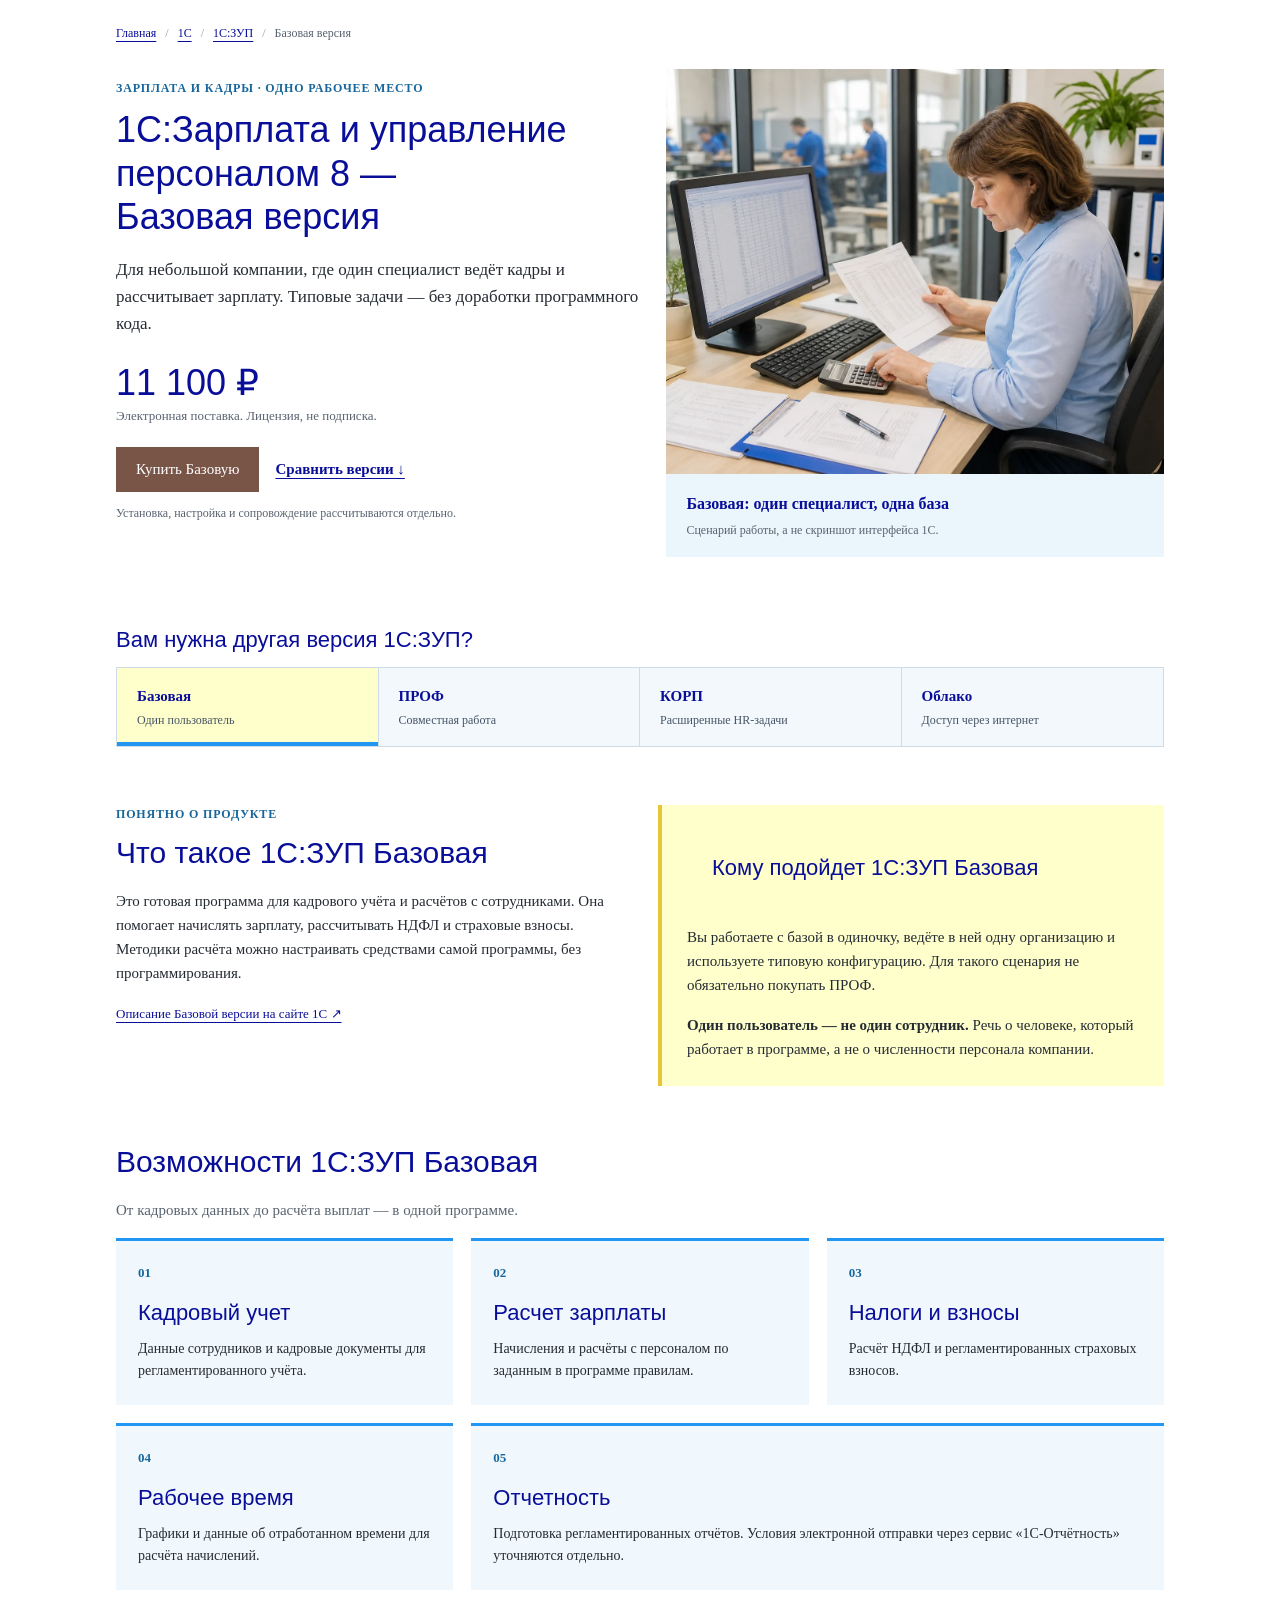
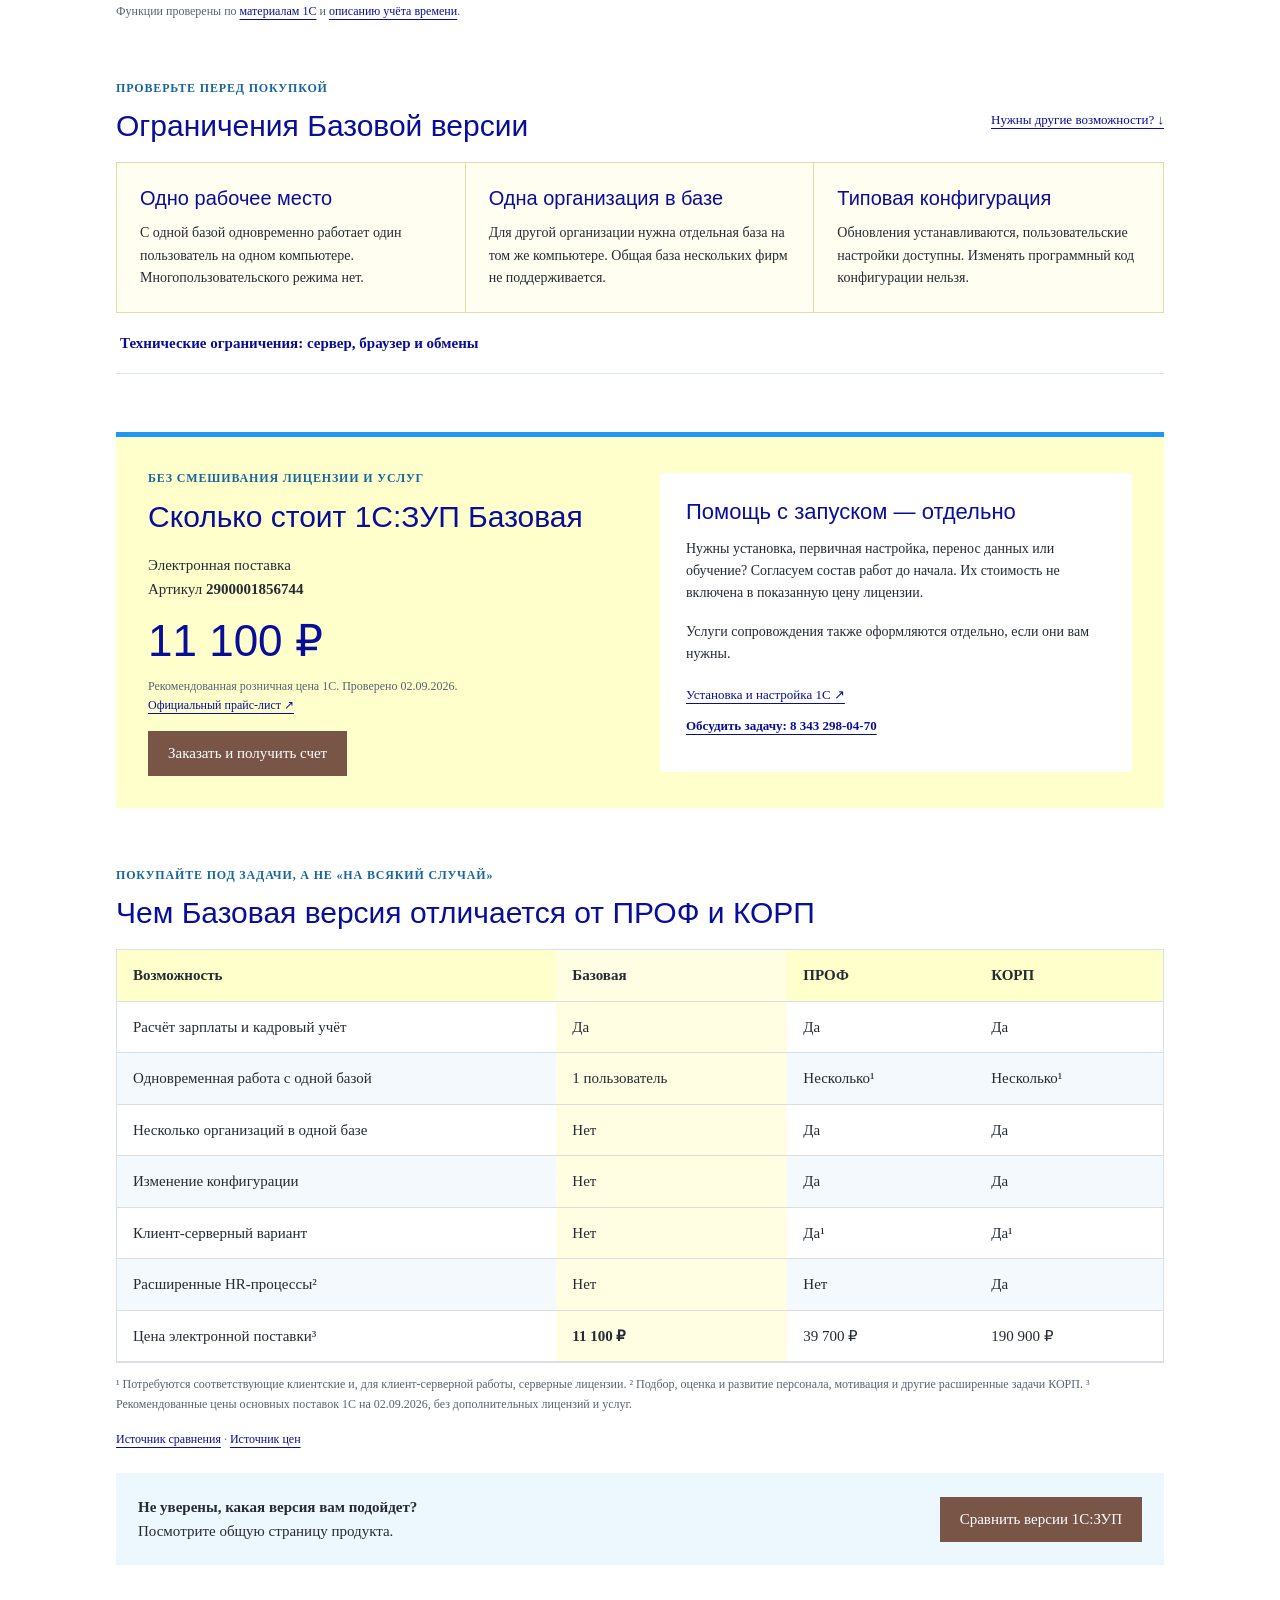
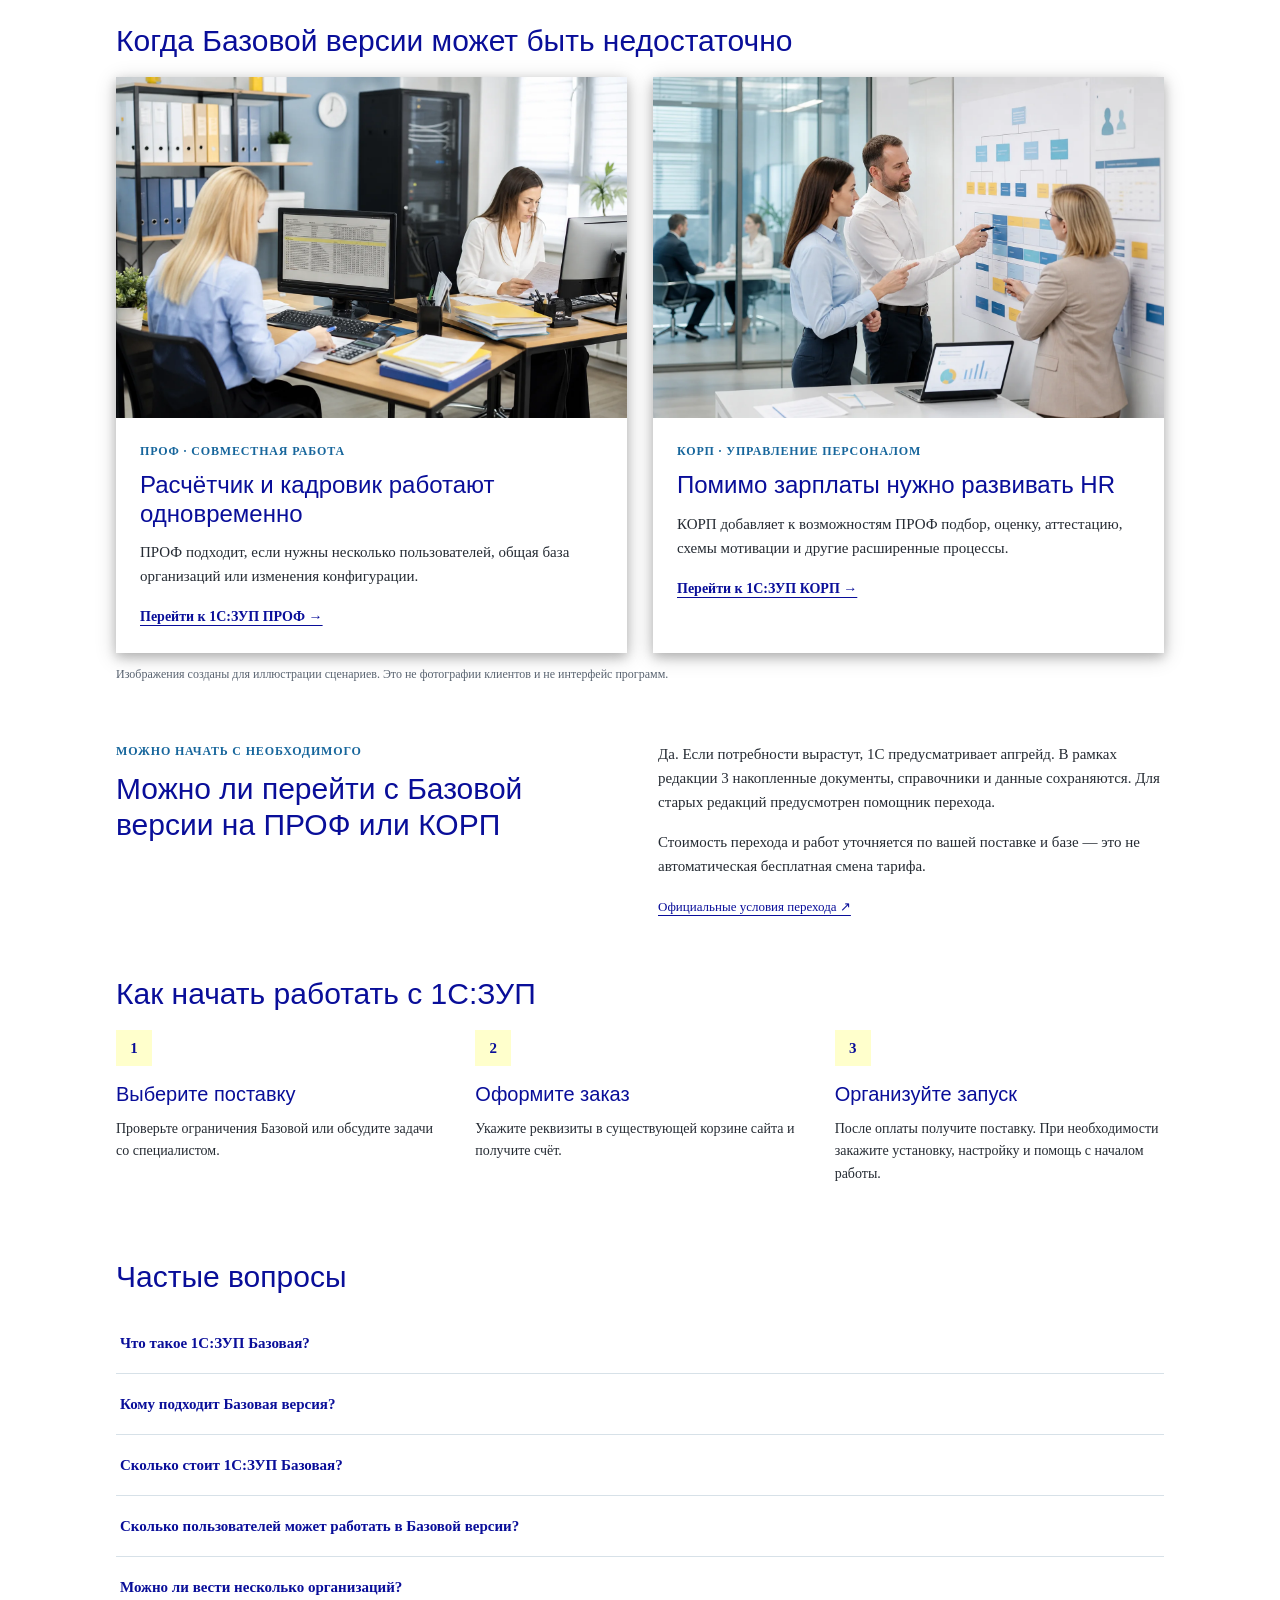
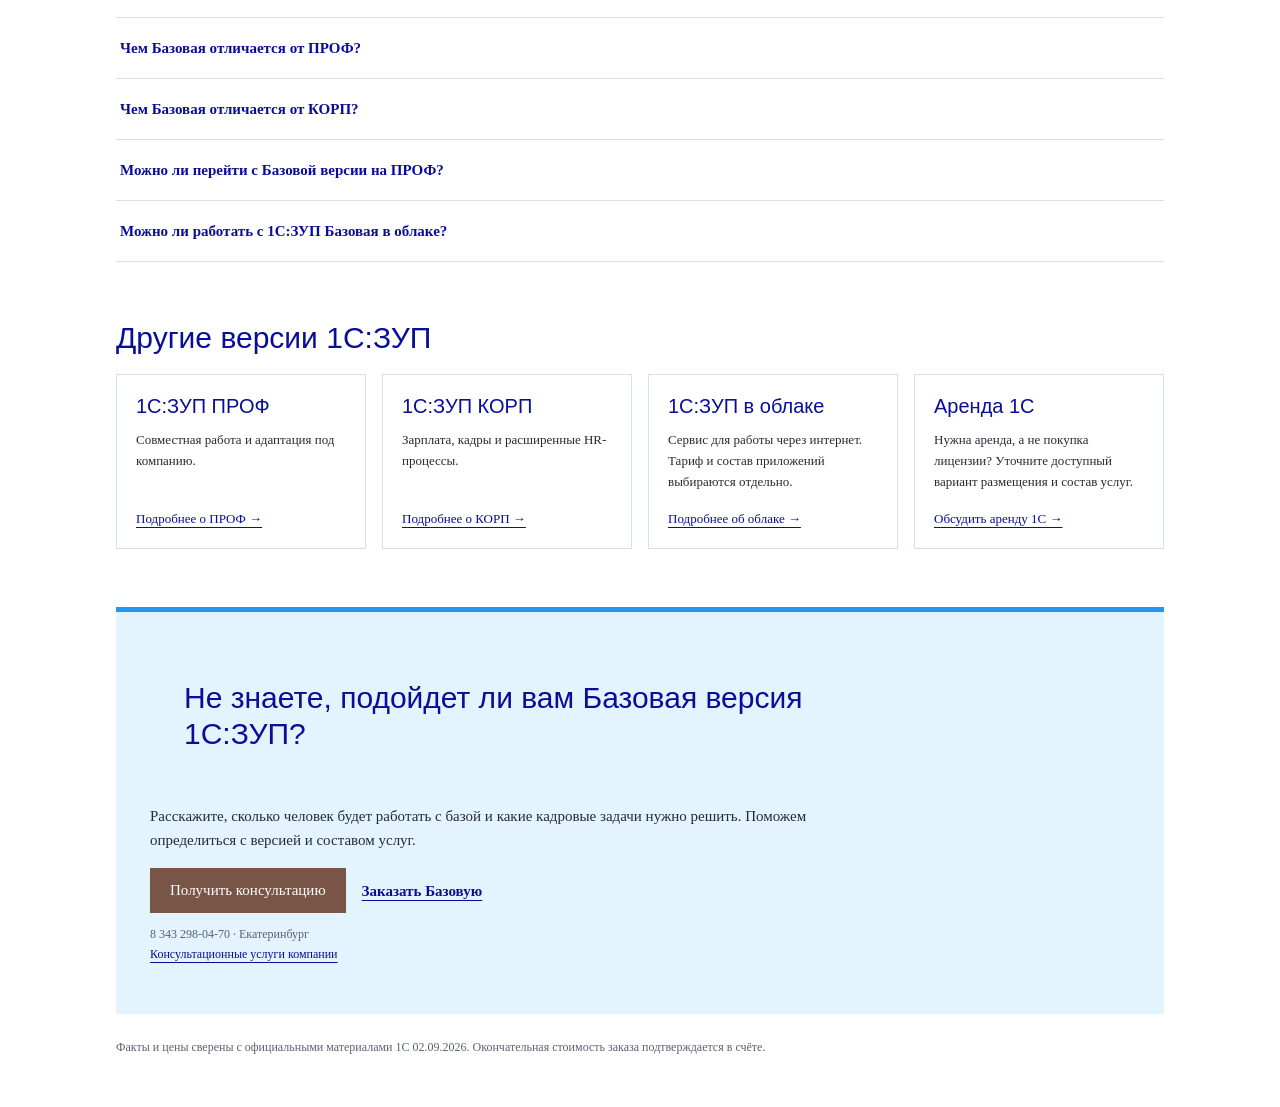
==== commit 4b46e304: "исправления для github pages ft/hd" ====
--- a/index.html
+++ b/index.html
@@ -3,7 +3,7 @@
 <head>
   <meta charset="utf-8">
   <meta name="viewport" content="width=device-width, initial-scale=1">
-  <title>1С:ЗУП Базовая - купить за 11 100 ₽, возможности и сравнение версий</title>
+  <title>1С:ЗУП Базовая — купить за 11 100 ₽, возможности и сравнение версий</title>
   <meta name="description" content="1С:Зарплата и управление персоналом 8 Базовая: цена 11 100 ₽, кадровый учет и зарплата для одного пользователя. Ограничения, отличия от ПРОФ и КОРП, помощь с выбором в Екатеринбурге.">
   <meta name="robots" content="noindex,nofollow">
   <link rel="canonical" href="https://ekburg.1c-center.net/software-1c_business1c_zrp_uprav_personal_base.html">
@@ -16,462 +16,13 @@
   <link rel="stylesheet" href="style.css">
   <link rel="stylesheet" href="style-w3.css">
   <link rel="stylesheet" href="style-after-w3.css">
-  <link rel="stylesheet" href="reference/w3-theme-indigo.css">
-  <link rel="stylesheet" href="https://fonts.googleapis.com/icon?family=Material+Icons">
-  <link rel="stylesheet" href="https://use.fontawesome.com/releases/v5.7.0/css/all.css">
   <link rel="stylesheet" href="page.css">
-  <script src="reference/jquery-1.10.2.min.js"></script>
   <script src="config.js" defer></script>
   <script src="page.js" defer></script>
   <script type="application/ld+json">{"@context":"https://schema.org","@type":"Product","name":"1С:Зарплата и управление персоналом 8. Базовая версия. Электронная поставка","sku":"2900001856744","brand":{"@type":"Brand","name":"1С"},"description":"Расчет зарплаты и кадровый учет для одного пользователя с одной организацией в информационной базе.","image":"https://ekburg.1c-center.net/zup-basic/assets/basic-payroll.webp"}</script>
 </head>
 <body class="zup-page">
   <a class="zup-skip" href="#zup-main">Перейти к содержанию</a>
-  <div id="Veil" onclick="w3_close()" hidden></div>
-  ﻿<div class="w3-sidebar w3-bar-block w3-card w3-animate-right w3-hide-medium w3-hide-large container_accordion w3-theme-d4" 
-        style="z-index: 201; max-width: 590px; width:85%; right:0; display: none;" id="mySidebar">
-
-    <button class="w3-bar-item w3-button w3-xlarge w3-center" onclick="w3_close()">Меню &times;</button>
-
-    <!-- <input type="text" id="Search_menu" onkeyup="Function_Search_throoth_menu()" placeholder="Поиск..." title="Type in a category"> -->
-    <input type="text" id="Search_menu" onkeyup="filterContent(this)" placeholder="Поиск..." title="Type in a category">
-
-    <div class="accordion" mouseleave="w3_close()" mouseover="w3_close()">
-        <ul id="menu_mobile">
-                <li>
-                	<input type="checkbox" checked>
-                	<i class="w3-padding-4"></i>
-                	<div class="p4 w3-theme-d4">Программы 1С</div>
-                	<div class="msg">
-                		<a class = "w3-bar-item w3-button w3-padding-large w3-white" href="https://ekburg.1c-center.net/software-1c_business1c_business1c.html">- 1С для Бизнеса</a>
-                		<a class = "w3-bar-item w3-button w3-padding-large w3-white" href="https://ekburg.1c-center.net/software-1c_gosuch1c_gosuch1c.html">- 1С для Госучреждений</a>
-                		<a class = "w3-bar-item w3-button w3-padding-large w3-white" href="https://ekburg.1c-center.net/software-1c_platform.html">- Технологическая платформа 1С</a>
-                	</div>
-                </li>
-                
-                <li>
-                	<input type="checkbox" checked>
-                	<i class="w3-padding-4"></i>
-                	<div class="p4 w3-theme-d4">Отраслевые решения 1С</div>
-                	<div class="msg">
-                		<a class = "w3-bar-item w3-button w3-padding-large w3-white" href="https://ekburg.1c-center.net/otrasli_transport_transport.html">Автотранспорт</a>
-                		<a class = "w3-bar-item w3-button w3-padding-large w3-white" href="https://ekburg.1c-center.net/otrasli_autoservice_autoservice.html">Автосервис</a>
-                		<a class = "w3-bar-item w3-button w3-padding-large w3-white" href="https://ekburg.1c-center.net/otrasli_glonass-gps_glonass-gps.html">ГЛОНАСС-GPS</a>
-                		<a class = "w3-bar-item w3-button w3-padding-large w3-white" href="https://ekburg.1c-center.net/otrasli_gkh_gkh.html">ЖКХ, ТСЖ, ЖСК</a>
-                		<a class = "w3-bar-item w3-button w3-padding-large w3-white" href="https://ekburg.1c-center.net/otrasli_izdpol_izdpol.html">Издательство, полиграфия</a>
-                		<a class = "w3-bar-item w3-button w3-padding-large w3-white" href="https://ekburg.1c-center.net/otrasli_culture_culture.html">Культура</a>
-                		<a class = "w3-bar-item w3-button w3-padding-large w3-white" href="https://ekburg.1c-center.net/otrasli_Logistica_Logistica.html">Логистика</a>
-                		<a class = "w3-bar-item w3-button w3-padding-large w3-white" href="https://ekburg.1c-center.net/otrasli_med_med.html">Медицина</a>
-                		<a class = "w3-bar-item w3-button w3-padding-large w3-white" href="https://ekburg.1c-center.net/otrasli_esteblish_esteblish.html">Недвижимость</a>
-                		<a class = "w3-bar-item w3-button w3-padding-large w3-white" href="https://ekburg.1c-center.net/otrasli_non-commercial_non-commercial.html">Некоммерческие организации</a>
-                		<a class = "w3-bar-item w3-button w3-padding-large w3-white" href="https://ekburg.1c-center.net/otrasli_education_education.html">Образование</a>
-                		<a class = "w3-bar-item w3-button w3-padding-large w3-white" href="https://ekburg.1c-center.net/otrasli_foodprom_foodprom.html">Пищевая промышленность</a>
-                		<a class = "w3-bar-item w3-button w3-padding-large w3-white" href="https://ekburg.1c-center.net/otrasli_manufacture_manufacture.html">Промышленное производство</a>
-                		<a class = "w3-bar-item w3-button w3-padding-large w3-white" href="https://ekburg.1c-center.net/otrasli_agrofor_agrofor.html">Сельское и лесное хозяйство</a>
-                		<a class = "w3-bar-item w3-button w3-padding-large w3-white" href="https://ekburg.1c-center.net/otrasli_insurance_insurance.html">Страхование</a>
-                		<a class = "w3-bar-item w3-button w3-padding-large w3-white" href="https://ekburg.1c-center.net/otrasli_building_building.html">Строительство</a>
-                		<a class = "w3-bar-item w3-button w3-padding-large w3-white" href="https://ekburg.1c-center.net/otrasli_vodosnab_vodosnab.html">ВОДОСНАБЖЕНИЕ</a>
-                		<a class = "w3-bar-item w3-button w3-padding-large w3-white" href="https://ekburg.1c-center.net/otrasli_vodosnab_teploceti.html">ТЕПЛОСЕТИ</a>
-                		<a class = "w3-bar-item w3-button w3-padding-large w3-white" href="https://ekburg.1c-center.net/otrasli_trade_trade.html">Торговля</a>
-                		<a class = "w3-bar-item w3-button w3-padding-large w3-white" href="https://ekburg.1c-center.net/otrasli_energy-soft_energy-soft1c.html">Энергетика</a>
-                		<a class = "w3-bar-item w3-button w3-padding-large w3-white" href="https://ekburg.1c-center.net/otrasli_crm_crm.html">CRM</a>
-                		<a class = "w3-bar-item w3-button w3-padding-large w3-white" href="https://ekburg.1c-center.net/otrasli_service_uslugi.html">Услуги (бытовые)</a>
-                	</div>
-                </li>
-                
-                <li>
-                	<input type="checkbox" checked>
-                	<i class="w3-padding-4"></i>
-                	<div class="p4 w3-theme-d4">1С Предприятие 7.7</div>
-                	<div class="msg">
-                		<a class = "w3-bar-item w3-button w3-padding-large w3-white" href="https://ekburg.1c-center.net/1%D0%A177_buh77.html">1С Бухгалтперия 7.7</a>
-                		<a class = "w3-bar-item w3-button w3-padding-large w3-white" href="https://ekburg.1c-center.net/1%D0%A177_zik77.html">1С Зарплата и кадры 7.7</a>
-                		<a class = "w3-bar-item w3-button w3-padding-large w3-white" href="https://ekburg.1c-center.net/1%D0%A177_trade77.html">1С Торговля и склад 7.7</a>
-                		<a class = "w3-bar-item w3-button w3-padding-large w3-white" href="https://ekburg.1c-center.net/1%D0%A177_complex77.html">1С Комплексная 7.7</a>
-                	</div>
-                </li>
-                
-                <li>
-                	<input type="checkbox" checked>
-                	<i class="w3-padding-4"></i>
-                	<div class="p4 w3-theme-d4">Сервисы 1С</div>
-                	<div class="msg">
-                		<a class = "w3-bar-item w3-button w3-padding-large w3-white" href="https://ekburg.1c-center.net/services_otchetnost.html">1С-Отчетность</a>
-                		<a class = "w3-bar-item w3-button w3-padding-large w3-white" href="https://ekburg.1c-center.net/services_kontragent.html">1С-Контрагент</a>
-                		<a class = "w3-bar-item w3-button w3-padding-large w3-white" href="https://ekburg.1c-center.net/services_autoupdate.html">Обновление 1С</a>
-                		<a class = "w3-bar-item w3-button w3-padding-large w3-white" href="https://ekburg.1c-center.net/services_edo.html">1С-ЭДО</a>
-                		<a class = "w3-bar-item w3-button w3-padding-large w3-white" href="https://ekburg.1c-center.net/services_link.html">1С-Линк</a>
-                		<a class = "w3-bar-item w3-button w3-padding-large w3-white" href="https://ekburg.1c-center.net/services_info_its.html">1С-ИТС (Информационная система 1С:ИТС)</a>
-                		<a class = "w3-bar-item w3-button w3-padding-large w3-white" href="https://ekburg.1c-center.net/services_kp_prof.html">КП (Комплект поддержки) - Комлпект сервисов 1С</a>
-                		<a class = "w3-bar-item w3-button w3-padding-large w3-white" href="https://ekburg.1c-center.net/services_fresh.html">1С-Фреш (1С в Облаке) через Интернет.</a>
-                		<a class = "w3-bar-item w3-button w3-padding-large w3-white" href="https://ekburg.1c-center.net/services_lk-employee.html">1С Кабинет сотрудника</a>
-                		<a class = "w3-bar-item w3-button w3-padding-large w3-white" href="https://ekburg.1c-center.net/services_doc-recognition.html">1С Распознавание первичных документов</a>
-                		<a class = "w3-bar-item w3-button w3-padding-large w3-white" href="https://ekburg.1c-center.net/services_park.html">1С-ПАРК Риски</a>
-                	</div>
-                </li>
-                
-                <li>
-                	<input type="checkbox" checked>
-                	<i class="w3-padding-4"></i>
-                	<div class="p4 w3-theme-d4">Обновление 1С и ИТС</div>
-                	<div class="msg">
-                		<a class = "w3-bar-item w3-button w3-padding-large w3-white" href="https://ekburg.1c-center.net/update_its-techno.html">Автоматическое через интернет</a>
-                		<a class = "w3-bar-item w3-button w3-padding-large w3-white" href="https://ekburg.1c-center.net/update_its-prof.html">- ИТС-ПРОФ</a>
-                		<a class = "w3-bar-item w3-button w3-padding-large w3-white" href="https://ekburg.1c-center.net/update_its-techno.html">- ИТС-ТЕХНО</a>
-                		<a class = "w3-bar-item w3-button w3-padding-large w3-white" href="https://ekburg.1c-center.net/update_its-budget.html">- ИТС-Бюджет</a>
-                		<a class = "w3-bar-item w3-button w3-padding-large w3-white" href="https://ekburg.1c-center.net/update_its-medicine.html">- ИТС-Медицина</a>
-                		<a class = "w3-bar-item w3-button w3-padding-large w3-white" href="https://ekburg.1c-center.net/update_its-building.html">- ИТС-Строительство</a>
-                		<a class = "w3-bar-item w3-button w3-padding-large w3-white" href="https://ekburg.1c-center.net/update_its-otrasli.html">- ИТС-Отраслевой</a>
-                		<a class = "w3-bar-item w3-button w3-padding-large w3-white" href="https://ekburg.1c-center.net/update_update1c.html">Настроенных конфигураций</a>
-                	</div>
-                </li>
-                
-                <li>
-                	<input type="checkbox" checked>
-                	<i class="w3-padding-4"></i>
-                	<div class="p4 w3-theme-d4">Услуги по 1С</div>
-                	<div class="msg">
-                		<a class = "w3-bar-item w3-button w3-padding-large w3-white" href="https://ekburg.1c-center.net/support-1c_vnedrenie1c.html">Внедрение 1С</a>
-                		<a class = "w3-bar-item w3-button w3-padding-large w3-white" href="https://ekburg.1c-center.net/support-1c_install1c.html">Установка и настройка 1С</a>
-                		<a class = "w3-bar-item w3-button w3-padding-large w3-white" href="https://ekburg.1c-center.net/support-1c_1c-consulting.html">Консультационные услуги по 1С</a>
-                		<a class = "w3-bar-item w3-button w3-padding-large w3-white" href="https://ekburg.1c-center.net/support-1c_nastr-adfunctions.html">Настройка доп. функционала</a>
-                		<a class = "w3-bar-item w3-button w3-padding-large w3-white" href="https://ekburg.1c-center.net/support-1c_biz-processing.html">Описание Бизнесс-процессов</a>
-                		<a class = "w3-bar-item w3-button w3-padding-large w3-white" href="https://ekburg.1c-center.net/support-1c_abonentka.html">Сопровождение по 1С</a>
-                	</div>
-                </li>
-                
-                <li>
-                	<input type="checkbox" checked>
-                	<i class="w3-padding-4"></i>
-                	<div class="p4 w3-theme-d4">Интеграция 1С</div>
-                	<div class="msg">
-                		<a class = "w3-bar-item w3-button w3-padding-large w3-white" href="https://ekburg.1c-center.net/integration-1c_ko.html">с Кассовым оборудованием</a>
-                		<a class = "w3-bar-item w3-button w3-padding-large w3-white" href="https://ekburg.1c-center.net/integration-1c_site.html">с Интергнет-магазином</a>
-                		<a class = "w3-bar-item w3-button w3-padding-large w3-white" href="https://ekburg.1c-center.net/integration-1c_1c-telefone.html">с Телефонией</a>
-                		<a class = "w3-bar-item w3-button w3-padding-large w3-white" href="https://ekburg.1c-center.net/integration-1c_1c-billing.html">Биллинговые системы</a>
-                		<a class = "w3-bar-item w3-button w3-padding-large w3-white" href="https://ekburg.1c-center.net/integration-1c_crm-systems.html">CRM системы</a>
-                		<a class = "w3-bar-item w3-button w3-padding-large w3-white" href="https://ekburg.1c-center.net/integration-1c_1c-cms.html">CMS в 1С</a>
-                	</div>
-                </li>
-                 
-        </ul>
-    </div>
-</div>
-  ﻿<div id="main_head" class="w3-display-container w3-animate-opacity">
-  <img class="w3-hide-medium w3-hide-large" src="reference/images/branding_small.jpg" alt="" style="width: 100%;">
-  <img class="w3-hide-small w3-hide-large" src="reference/images/branding_medium.jpg" alt="" style="width: 100%;">
-  <img class="w3-hide-small w3-hide-medium" src="reference/images/branding.jpg" alt="boat" style="width: 100%;">
-
-  <div class="w3-container w3-display-right w3-margin-bottom w3-margin-left w3-hide-small w3-hide-medium" style="width: 79%; ">  
-    <div class="w3-container w3-xxlarge w3-right w3-margin-bottom" style="margin:0; width: 100%;">1С-Франчайзи Программист</div>
-    <div class="w3-container w3-xlarge w3-right " style="margin:0; width: 100%;">8 343 298-04-70 &nbsp;&nbsp;&nbsp; 8 800 555-62-77</div>
-    <div class="w3-container w3-xlarge w3-right w3-margin-top" style="margin:0;  width: 100%;">Продажа, Внедрение и Сопровождение 1С</div>
-  </div>
-
-  <div class="w3-container w3-display-right w3-hide-small w3-hide-large" style="width: 80%; ">  
-    <div class="w3-container w3-xlarge w3-right" style="margin:0; width: 100%;">1С-Франчайзи Программист</div>
-    <div class="w3-container w3-content w3-large w3-right w3-hide-large" style="margin:0; width: 100%;">8 343 298-04-70 &nbsp;&nbsp;&nbsp; 8 800 555-62-77</div>
-    <div class="w3-container w3-large w3-right w3-margin-top w3-hide-small" style="margin:0; width: 100%;">Продажа, Внедрение и Сопровождение 1С</div>
-  </div>
-
-  <div class="w3-container w3-display-right w3-hide-medium w3-hide-large" style="width: 100%; ">  
-    <div class="w3-container w3-xlarge w3-right-align" style="margin:0; width: 100%;">1С-Франчайзи Программист</div>
-  </div>
-</div>
-  <div id="main_navbar" class="w3-bar w3-card-2 w3-theme-d4 w3-hide-large w3-hide-medium">
-    <a class="w3-bar-item w3-button w3-padding-16" href="tel:+73432980470">8 343 298-04-70</a>
-    <button class="w3-bar-item w3-button w3-right w3-padding-16" type="button" onclick="w3_open()" aria-controls="mySidebar" aria-expanded="false" id="zup-menu-toggle">Меню ☰</button>
-  </div>
-  ﻿<ul id="nav7" class="w3-card-2 w3-theme-d4 w3-hide-small w3-container" style="z-index: 201; width:100%;">
-	<li class = "menu">
-	    <a href="tel:8-343-298-04-70"  data-rel="external"  rel="nofollow" class="w3-bar-item w3-button w3-padding-large w3-theme-d4 w3-display-container"><i class="material-icons w3-display-left w3-margin-left" >&#xe0b0;</i>&nbsp;&nbsp;&nbsp;&nbsp;&nbsp;&nbsp;8 343 298-04-70</a> 
-	<li class = "menu"><a class = "menu w3-padding-12" href="#">Программы 1С</a>
-		<div class = "podmenu w3-container w3-card-4 w3-padding-large">
-			<ul class = "left-podmenu"><div class="p3 w3-center">для Бизнеса</div>
-				<li class = "podmenu w3-padding-2"><a class = "podmenu" href="https://ekburg.1c-center.net/software-1c_business1c_buh_8.html">1С Бухгалтерия 8.3</a>
-				<li class = "podmenu w3-padding-2"><a class = "podmenu" href="https://ekburg.1c-center.net/software-1c_business1c_zrp_uprav_personal.html">1С Зарплата и управление персоналом&nbsp;8.3</a>
-				<li class = "podmenu w3-padding-2"><a class = "podmenu" href="https://ekburg.1c-center.net/software-1c_business1c_uprav_torg_8.html">1С Управление торговлей&nbsp;8.3</a>
-				<li class = "podmenu w3-padding-2"><a class = "podmenu" href="https://ekburg.1c-center.net/software-1c_business1c_roznica_8.html">1С:Розница 8.3</a>
-				<li class = "podmenu w3-padding-2"><a class = "podmenu" href="https://ekburg.1c-center.net/software-1c_business1c_unf.html">1С:Управление нашей фирмой&nbsp;8.3</a>
-				<li class = "podmenu w3-padding-2"><a class = "podmenu" href="https://ekburg.1c-center.net/software-1c_business1c_dogovori.html">1С:Договоры 8.3</a>
-				<li class = "podmenu w3-padding-2"><a class = "podmenu" href="https://ekburg.1c-center.net/software-1c_business1c_documentooborot.html">1С:Документооборот&nbsp;8.3</a>
-				<li class = "podmenu w3-padding-2"><a class = "podmenu" href="https://ekburg.1c-center.net/software-1c_business1c_compl-automatization.html">1С:Комплексная автоматизация&nbsp;8.3</a>
-				<li class = "podmenu w3-padding-2"><a class = "podmenu" href="https://ekburg.1c-center.net/software-1c_business1c_complect-na-5.html">1С:Комплект прикладных решений на 5 пользователей</a> 
-			</ul>
-			<ul class = "right-podmenu"><div class="p3 w3-center">для Государственных и бюджетных учреждений</div>
-				<li class = "podmenu w3-padding-2"><a class = "podmenu" href="https://ekburg.1c-center.net/software-1c_gosuch1c_buh-gos.html">1С:Бухгалтерия государственного учреждения&nbsp;8.3</a>
-				<li class = "podmenu w3-padding-2"><a class = "podmenu" href="https://ekburg.1c-center.net/software-1c_gosuch1c_buh-autonom.html">1С:Бухгалтерия автономного учреждения&nbsp;8.3</a>
-				<li class = "podmenu w3-padding-2"><a class = "podmenu" href="https://ekburg.1c-center.net/software-1c_gosuch1c_zik-bu.html">1С:Зарплата и кадры государственного учреждения&nbsp;8.3</a>
-				<li class = "podmenu w3-padding-2"><a class = "podmenu" href="https://ekburg.1c-center.net/software-1c_gosuch1c_gos-documentooborot.html">1С:Документооборот государственного учреждения&nbsp;8.3</a>
-				<li class = "podmenu w3-padding-2"><a class = "podmenu" href="https://ekburg.1c-center.net/software-1c_gosuch1c_budg-munobr.html">1С:Бюджет муниципального образования&nbsp;8.3</a>
-				<li class = "podmenu w3-padding-2"><a class = "podmenu" href="https://ekburg.1c-center.net/software-1c_gosuch1c_budg-poselka.html">1С:Бюджет поселения&nbsp;8.3</a>
-				<li class = "podmenu w3-padding-2"><a class = "podmenu" href="https://ekburg.1c-center.net/software-1c_gosuch1c_budg-otchet.html">1С:Бюджетная отчетность&nbsp;8.3</a>
-				<li class = "podmenu w3-padding-2"><a class = "podmenu" href="https://ekburg.1c-center.net/software-1c_gosuch1c_gos-zakupki.html">1С:Государственные и муниципальные закупки&nbsp;8.3</a> 
-			</ul>
-			<ul class = "right-podmenu"><div class="p3 w3-center">Сервисы 1С</div>
-				<li class = "podmenu w3-padding-2"><a class = "podmenu" href="https://ekburg.1c-center.net/services_otchetnost.html">1С-Отчетность</a>
-				<li class = "podmenu w3-padding-2"><a class = "podmenu" href="https://ekburg.1c-center.net/services_kontragent.html">1С-Контрагент</a>
-				<li class = "podmenu w3-padding-2"><a class = "podmenu" href="https://ekburg.1c-center.net/update_its-techno.html">Обновление 1С</a>
-				<li class = "podmenu w3-padding-2"><a class = "podmenu" href="https://ekburg.1c-center.net/services_edo.html">1С-ЭДО</a>
-				<li class = "podmenu w3-padding-2"><a class = "podmenu" href="https://ekburg.1c-center.net/services_link.html">1С-Линк</a>
-				<li class = "podmenu w3-padding-2"><a class = "podmenu" href="https://ekburg.1c-center.net/update_its-prof.html">1С-ИТС (Информационная система 1С:ИТС)</a>
-				<li class = "podmenu w3-padding-2"><a class = "podmenu" href="https://ekburg.1c-center.net/services_kp_prof.html">КП (Комплект поддержки) - Комлпект сервисов 1С</a>
-				<li class = "podmenu w3-padding-2"><a class = "podmenu" href="https://ekburg.1c-center.net/services_fresh.html">1С-Фреш (1С в Облаке) через Интернет.</a>
-				<li class = "podmenu w3-padding-2"><a class = "podmenu" href="https://ekburg.1c-center.net/services_lk-employee.html">1С Кабинет сотрудника</a>
-				<li class = "podmenu w3-padding-2"><a class = "podmenu" href="https://ekburg.1c-center.net/services_doc-recognition.html">1С Распознавание первичных документов</a>
-				<li class = "podmenu w3-padding-2"><a class = "podmenu" href="https://ekburg.1c-center.net/services_park.html">1С-ПАРК Риски</a> 
-			</ul>
-			<ul class = "left-podmenu"><div class="p3 w3-center">Технологическая платформа 1С</div>
-				<li class = "podmenu w3-padding-2"><a class = "podmenu" href="https://ekburg.1c-center.net/software-1c_platform.html">Платформа 1С:Предприятие&nbsp;8.3</a> 
-			</ul> 
-		</div>
-	<li id = "branches" class = "menu_s_podnav"><a class = "menu w3-padding-12" href="#3">Отраслевые решения<span class="w3-hide-medium"> 1С</span></a>
-		<div class = "podmenu_s_podnav w3-dropdown-content w3-bar-block w3-container w3-card-4 w3-padding-large">
-			<ul class = "left-podmenu">
-				<li class = "podmenu"><a class = "podmenu" href="#">Автотранспорт, Автосервис,  ГЛОНАСС-GPS</a>
-					<ul class = "right-podmenu_page">
-						<li class = "podmenu"><a class = "podmenu" href="https://ekburg.1c-center.net/otrasli_transport_uprav-avto.html">1С:Предприятие 8. Управление автотранспортом</a>
-						<li class = "podmenu"><a class = "podmenu" href="https://ekburg.1c-center.net/otrasli_transport_uprav-avto-enetrprise.html">1С:Предприятие 8. Управление транспортным предприятием,</a>
-						<li class = "podmenu"><a class = "podmenu" href="https://ekburg.1c-center.net/otrasli_autoservice_auto-service.html">1С:Предприятие 8. Автосервис</a>
-						<li class = "podmenu"><a class = "podmenu" href="https://ekburg.1c-center.net/otrasli_autoservice_alfa-auto.html">1С Альфа-Авто: Автосалон+Автосервис+Автозапчасти</a>
-						<li class = "podmenu"><a class = "podmenu" href="https://ekburg.1c-center.net/otrasli_glonass-gps_satellite-monitoring.html">1C:Предприятие 8. Спутниковый мониторинг</a>
-						<li class = "podmenu"><a class = "podmenu" href="https://ekburg.1c-center.net/otrasli_glonass-gps_csm.html">1С:Предприятие 8. Центр спутникового мониторинга ГЛОНАСС/GPS</a>
-					</ul>
-				<li class = "podmenu"><a class = "podmenu" href="#">ИЗДАТЕЛЬСТВО и ПОЛИГРАФИЯ</a>
-					<ul class = "right-podmenu_page">
-						<li class = "podmenu"><a class = "podmenu" href="https://ekburg.1c-center.net/otrasli_izdpol_polygragh.html">1С:Предприятие 8. Полиграфия</a>
-						<li class = "podmenu"><a class = "podmenu" href="https://ekburg.1c-center.net/otrasli_izdpol_izdat.html">1С:Предприятие 8. Издательство</a>
-						<li class = "podmenu"><a class = "podmenu" href="https://ekburg.1c-center.net/otrasli_izdpol_izdat-do.html">1С:Предприятие 8. Издательство + Документооборот</a>
-						<li class = "podmenu"><a class = "podmenu" href="https://ekburg.1c-center.net/otrasli_izdpol_print-quick.html">1С:Предприятие 8. Оперативная печать</a>
-						<li class = "podmenu"><a class = "podmenu" href="https://ekburg.1c-center.net/otrasli_izdpol_print-wide-format.html">1С:Предприятие 8. Широкоформатная печать</a>
-						<li class = "podmenu"><a class = "podmenu" href="https://ekburg.1c-center.net/otrasli_izdpol_modul-op.html">&nbsp;&nbsp;&nbsp;&nbsp;&nbsp;- Модуль "Оперативная печать"</a>
-						<li class = "podmenu"><a class = "podmenu" href="https://ekburg.1c-center.net/otrasli_izdpol_modul-shp.html">&nbsp;&nbsp;&nbsp;&nbsp;&nbsp;- Модуль "Широкоформатная печать"</a>
-					</ul>
-				<li class = "podmenu"><a class = "podmenu" href="#">МЕДИЦИНА</a>
-					<ul class = "right-podmenu_page">
-						<li class = "podmenu"><a class = "podmenu" href="https://ekburg.1c-center.net/otrasli_med_hospital.html">1С:Медицина. Больница</a>
-						<li class = "podmenu"><a class = "podmenu" href="https://ekburg.1c-center.net/otrasli_med_apteka.html">1С:Медицина. Больничная аптека</a>
-						<li class = "podmenu"><a class = "podmenu" href="https://ekburg.1c-center.net/otrasli_med_nut.html">1С:Медицина. Диетическое питание</a>
-						<li class = "podmenu"><a class = "podmenu" href="https://ekburg.1c-center.net/otrasli_med_labor.html">1С:Медицина. Клиническая лаборатория</a>
-						<li class = "podmenu"><a class = "podmenu" href="https://ekburg.1c-center.net/otrasli_med_polyclinika.html">1С:Медицина. Поликлиника</a>
-						<li class = "podmenu"><a class = "podmenu" href="https://ekburg.1c-center.net/otrasli_med_stomat.html">1С:Медицина. Стоматологическая клиника</a>
-						<li class = "podmenu"><a class = "podmenu" href="https://ekburg.1c-center.net/otrasli_med_fedreg.html">1С:Медицина. Федеральные регистры</a>
-						<li class = "podmenu"><a class = "podmenu" href="https://ekburg.1c-center.net/otrasli_med_medus.html">Аналит: Учет медицинских услуг.</a>
-						<li class = "podmenu"><a class = "podmenu" href="https://ekburg.1c-center.net/otrasli_trade_rozn-apteka.html">1С:Розница 8. Аптека</a>
-					</ul>
-				<li class = "podmenu"><a class = "podmenu" href="#">НЕКОММЕРЧСКИЕ ОРГАНИЗАЦИИ (СНТ и Фонды)</a>
-					<ul class = "right-podmenu_page">
-						<li class = "podmenu"><a class = "podmenu" href="https://ekburg.1c-center.net/otrasli_non-commercial_buh_8_non_commercial.html">1С Бухгалтерия некоммерческой организации 8.3</a>
-						<li class = "podmenu"><a class = "podmenu" href="https://ekburg.1c-center.net/otrasli_non-commercial_1csadovod.html">1С Садовод 8.3</a>
-						<li class = "podmenu"><a class = "podmenu" href="https://ekburg.1c-center.net/otrasli_non-commercial_1c_buh_snt.html">1С:Бухгалтерия СНТ 8.3</a>
-					</ul>
-				<li class = "podmenu"><a class = "podmenu" href="#">ОБРАЗОВАНИЕ и КУЛЬТУРА</a>
-					<ul class = "right-podmenu_page">
-						<li class = "podmenu"><a class = "podmenu" href="https://ekburg.1c-center.net/otrasli_culture_muse%D0%B3m.html">1С:Музей</a>
-						<li class = "podmenu"><a class = "podmenu" href="https://ekburg.1c-center.net/otrasli_culture_muse%D0%B3m-catalog.html">1С:Музейный каталог</a>
-						<li class = "podmenu"><a class = "podmenu" href="https://ekburg.1c-center.net/otrasli_culture_Theathre.html">1С:Театр</a>
-						<li class = "podmenu"><a class = "podmenu" href="https://ekburg.1c-center.net/otrasli_education_time-table.html">1С:Автоматизированное составление расписания.</a>
-						<li class = "podmenu"><a class = "podmenu" href="https://ekburg.1c-center.net/otrasli_education_library.html">1С:Библиотека.</a>
-						<li class = "podmenu"><a class = "podmenu" href="https://ekburg.1c-center.net/otrasli_education_bspd.html">1С:Дошкольная психодиагностика. Базовая версия</a>
-						<li class = "podmenu"><a class = "podmenu" href="https://ekburg.1c-center.net/otrasli_education_bsn.html">1С:Дошкольное питание 8</a>
-						<li class = "podmenu"><a class = "podmenu" href="https://ekburg.1c-center.net/otrasli_education_bsu.html">1С:Дошкольное учреждение</a>
-						<li class = "podmenu"><a class = "podmenu" href="https://ekburg.1c-center.net/otrasli_education_zikedu.html">1С:Зарплата и кадры образовательного учреждения</a>
-						<li class = "podmenu"><a class = "podmenu" href="https://ekburg.1c-center.net/otrasli_education_healthedu.html">1С:Кабинет здоровья образовательного учреждения</a>
-						<li class = "podmenu"><a class = "podmenu" href="https://ekburg.1c-center.net/otrasli_education_collage.html">1С:Колледж</a>
-						<li class = "podmenu"><a class = "podmenu" href="https://ekburg.1c-center.net/otrasli_education_kpnutrition.html">1С:Комбинат планового питания</a>
-						<li class = "podmenu"><a class = "podmenu" href="https://ekburg.1c-center.net/otrasli_education_oedu.html">1С:Общеобразовательное учреждение</a>
-						<li class = "podmenu"><a class = "podmenu" href="https://ekburg.1c-center.net/otrasli_education_phealth-child.html">1С:Паспорт здоровья ребенка.</a>
-						<li class = "podmenu"><a class = "podmenu" href="https://ekburg.1c-center.net/otrasli_education_account-edu.html">1С:Набор для бухгалтерии образовательного учреждения</a>
-						<li class = "podmenu"><a class = "podmenu" href="https://ekburg.1c-center.net/otrasli_education_pdedu.html">1С:Психодиагностика образовательного учреждения</a>
-						<li class = "podmenu"><a class = "podmenu" href="https://ekburg.1c-center.net/otrasli_education_university.html">1С:Университет</a>
-						<li class = "podmenu"><a class = "podmenu" href="https://ekburg.1c-center.net/otrasli_education_uedu.html">1С:Управление образования</a>
-						<li class = "podmenu"><a class = "podmenu" href="https://ekburg.1c-center.net/otrasli_education_schoolkpp.html">1С:Школьная проходная</a>
-						<li class = "podmenu"><a class = "podmenu" href="https://ekburg.1c-center.net/otrasli_education_diagnostika.html">1С:Школьная психодиагностика. Базовая версия. Редакция 2.1</a>
-						<li class = "podmenu"><a class = "podmenu" href="https://ekburg.1c-center.net/otrasli_education_schoolnutrition.html">1С:Школьное питание 8</a>
-						<li class = "podmenu"><a class = "podmenu" href="https://ekburg.1c-center.net/otrasli_education_bufet.html">1С:Школьный буфет ПРОФ</a>
-						<li class = "podmenu"><a class = "podmenu" href="https://ekburg.1c-center.net/otrasli_education_attestat.html">1С:Школьный аттестат.</a>
-					</ul>
-				<li class = "podmenu"><a class = "podmenu" href="#">ПИЩЕВАЯ ПРОМЫШЛЕННОСТЬ</a>
-					<ul class = "right-podmenu_page">
-						<li class = "podmenu"><a class = "podmenu" href="https://ekburg.1c-center.net/otrasli_foodprom_buh-milk-zavod.html">1С:Предприятие 8. Бухгалтерия молокозавода</a>
-						<li class = "podmenu"><a class = "podmenu" href="https://ekburg.1c-center.net/otrasli_foodprom_lv-zavod.html">1С:Предприятие 8. Ликероводочный и винный завод</a>
-						<li class = "podmenu"><a class = "podmenu" href="https://ekburg.1c-center.net/otrasli_foodprom_milk-zavod.html">1С:Предприятие 8. Молокозавод</a>
-						<li class = "podmenu"><a class = "podmenu" href="https://ekburg.1c-center.net/otrasli_foodprom_meat-kombinat.html">1С:Предприятие 8. Мясокомбинат</a>
-						<li class = "podmenu"><a class = "podmenu" href="https://ekburg.1c-center.net/otrasli_foodprom_beer-bezalko.html">1С:Предприятие 8. Пиво-безалкогольный комбинат</a>
-						<li class = "podmenu"><a class = "podmenu" href="https://ekburg.1c-center.net/otrasli_foodprom_fish-process.html">1С:Предприятие 8. Рыбопереработка.</a>
-						<li class = "podmenu"><a class = "podmenu" href="https://ekburg.1c-center.net/otrasli_foodprom_spirt-manufacture.html">1С:Предприятие 8. Спиртовое производство</a>
-						<li class = "podmenu"><a class = "podmenu" href="https://ekburg.1c-center.net/otrasli_foodprom_hleb-manufacture.html">1С:Предприятие 8. Хлебобулочное и кондитерское производство</a>
-						<li class = "podmenu"><a class = "podmenu" href="https://ekburg.1c-center.net/otrasli_foodprom_real-alko.html">&nbsp;&nbsp;&nbsp;&nbsp;&nbsp;- Модуль 1С Реализация алкогольной продукции</a>
-					</ul>
-				<li class = "podmenu"><a class = "podmenu" href="#">ПРОМЫШЛЕННОЕ ПРОИЗВОДСТВО</a>
-					<ul class = "right-podmenu_page">
-						<li class = "podmenu"><a class = "podmenu" href="https://ekburg.1c-center.net/otrasli_manufacture_unsi.html">1С MDM Управление нормативно-справочной информацией</a>
-						<li class = "podmenu"><a class = "podmenu" href="https://ekburg.1c-center.net/otrasli_manufacture_oum.html">1С MES Оперативное управление производством</a>
-						<li class = "podmenu"><a class = "podmenu" href="https://ekburg.1c-center.net/otrasli_manufacture_uid.html">1С PDM Управление инженерными данными</a>
-						<li class = "podmenu"><a class = "podmenu" href="https://ekburg.1c-center.net/otrasli_manufacture_gdm.html">1С Горнодобывающая промышленность. Управление карьером</a>
-						<li class = "podmenu"><a class = "podmenu" href="https://ekburg.1c-center.net/otrasli_manufacture_kgbi.html">1С Комбинат ЖБИ</a>
-						<li class = "podmenu"><a class = "podmenu" href="https://ekburg.1c-center.net/otrasli_manufacture_pm-chemistry.html">1С Процессное производство. Химия</a>
-						<li class = "podmenu"><a class = "podmenu" href="https://ekburg.1c-center.net/otrasli_manufacture_umk.html">1С Управление металлургическим комбинатом</a>
-						<li class = "podmenu"><a class = "podmenu" href="https://ekburg.1c-center.net/otrasli_manufacture_upo.html">1С Управление переработкой отходов и вторсырья</a>
-						<li class = "podmenu"><a class = "podmenu" href="https://ekburg.1c-center.net/otrasli_manufacture_uppe.html">1С Управление производственным предприятием с английским интерфейсом</a>
-						<li class = "podmenu"><a class = "podmenu" href="https://ekburg.1c-center.net/otrasli_manufacture_urp.html">1С Управление ремонтным предприятием</a>
-						<li class = "podmenu"><a class = "podmenu" href="https://ekburg.1c-center.net/otrasli_manufacture_ur-se.html">1С ТОИР Управление ремонтами и обслуживанием оборудовани</a>
-						<li class = "podmenu"><a class = "podmenu" href="https://ekburg.1c-center.net/otrasli_manufacture_fram.html">1С Фармпроизводство</a>
-						<li class = "podmenu"><a class = "podmenu" href="https://ekburg.1c-center.net/otrasli_manufacture_pb.html">1С Производственная безопасность. Промышленная безопасность</a>
-					</ul>
-				<li class = "podmenu"><a class = "podmenu" href="#">СЕЛЬСКОЕ и ЛЕСНОЕ ХОЗЯЙСТВО</a>
-					<ul class = "right-podmenu_page">
-						<li class = "podmenu"><a class = "podmenu" href="https://ekburg.1c-center.net/otrasli_agrofor_agrocom.html">1С ERP Агропромышленный комплекс 2</a>
-						<li class = "podmenu"><a class = "podmenu" href="https://ekburg.1c-center.net/otrasli_agrofor_buh-bird-factory.html">1С Бухгалтерия Птицефабрики</a>
-						<li class = "podmenu"><a class = "podmenu" href="https://ekburg.1c-center.net/otrasli_agrofor_bird-factory.html">1С Управление птицефабрикой</a>
-						<li class = "podmenu"><a class = "podmenu" href="https://ekburg.1c-center.net/otrasli_agrofor_buh-kfx.html">1С Бухгалтерия крестьянско-фермерского хозяйства</a>
-						<li class = "podmenu"><a class = "podmenu" href="https://ekburg.1c-center.net/otrasli_agrofor_buh-selhoz.html">1С Бухгалтерия сельскохозяйственного предприятия</a>
-						<li class = "podmenu"><a class = "podmenu" href="https://ekburg.1c-center.net/otrasli_agrofor_buh-elevator.html">1С Бухгалтерия элеватора и комбикормового завода</a>
-						<li class = "podmenu"><a class = "podmenu" href="https://ekburg.1c-center.net/otrasli_agrofor_complex-uchet-selhoz.html">1С Комплексный учет сельскохозяйственного предприятия</a>
-						<li class = "podmenu"><a class = "podmenu" href="https://ekburg.1c-center.net/otrasli_agrofor_leso-zavod.html">1С Лесозавод</a>
-						<li class = "podmenu"><a class = "podmenu" href="https://ekburg.1c-center.net/otrasli_agrofor_seleciakrc.html">1С Селекция в животноводстве. КРС</a>
-						<li class = "podmenu"><a class = "podmenu" href="https://ekburg.1c-center.net/otrasli_agrofor_selecia-pig.html">1С Селекция в животноводстве. Свиноводство</a>
-						<li class = "podmenu"><a class = "podmenu" href="https://ekburg.1c-center.net/otrasli_agrofor_mukomol.html">1С Управление мукомольно-крупяным предприятием</a>
-						<li class = "podmenu"><a class = "podmenu" href="https://ekburg.1c-center.net/otrasli_agrofor_ucp.html">1С Управление сельскохозяйственным предприятием</a>
-					</ul>
-				<li class = "podmenu"><a class = "podmenu" href="#">СТРАХОВАНИЕ</a>
-					<ul class = "right-podmenu_page">
-						<li class = "podmenu"><a class = "podmenu" href="https://ekburg.1c-center.net/otrasli_insurance_mob-offoce.html">1С:Мобильный Страховой Офис</a>
-						<li class = "podmenu"><a class = "podmenu" href="https://ekburg.1c-center.net/otrasli_insurance_strahbuh.html">1С:Предприятие 8. Страховая Бухгалтерия</a>
-						<li class = "podmenu"><a class = "podmenu" href="https://ekburg.1c-center.net/otrasli_insurance_usc.html">1С:Предприятие 8. Управление страховой компанией</a>
-						<li class = "podmenu"><a class = "podmenu" href="https://ekburg.1c-center.net/otrasli_insurance_usc-ls.html">&nbsp;&nbsp;&nbsp;&nbsp;&nbsp;+ Модуль "Личное страхование"</a>
-						<li class = "podmenu"><a class = "podmenu" href="https://ekburg.1c-center.net/otrasli_insurance_usc-osago.html">&nbsp;&nbsp;&nbsp;&nbsp;&nbsp;+ Модуль "ОСАГО"</a>
-						<li class = "podmenu"><a class = "podmenu" href="https://ekburg.1c-center.net/otrasli_insurance_usc-perestrah.html">&nbsp;&nbsp;&nbsp;&nbsp;&nbsp;+ Модуль "Перестрахование"</a>
-						<li class = "podmenu"><a class = "podmenu" href="https://ekburg.1c-center.net/otrasli_insurance_usc-tech-reserv.html">&nbsp;&nbsp;&nbsp;&nbsp;&nbsp;+ Модуль "Технические резервы"</a>
-						<li class = "podmenu"><a class = "podmenu" href="https://ekburg.1c-center.net/otrasli_insurance_sk-corp.html">1С:Предприятие 8. Страховая компания 8 КОРП</a>
-					</ul>
-				<li class = "podmenu"><a class = "podmenu" href="#">СТРОИТЕЛЬСТВО и НЕДВИЖИМОСТЬ</a>
-					<ul class = "right-podmenu_page">
-						<li class = "podmenu"><a class = "podmenu" href="https://ekburg.1c-center.net/otrasli_building_unsf.html">1С:Управление нашей строительной фирмой</a>
-						<li class = "podmenu"><a class = "podmenu" href="https://ekburg.1c-center.net/otrasli_building_uso.html">1С Управление строительной организацией</a>
-						<li class = "podmenu"><a class = "podmenu" href="https://ekburg.1c-center.net/otrasli_building_uso-erp.html">1С ERP Управление строительной организацией</a>
-						<li class = "podmenu"><a class = "podmenu" href="https://ekburg.1c-center.net/otrasli_building_bso.html">1С Бухгалтерия строительной организации</a>
-						<li class = "podmenu"><a class = "podmenu" href="https://ekburg.1c-center.net/otrasli_building_komplirs.html">1С Комплект интегрированных решений для строительства</a>
-						<li class = "podmenu"><a class = "podmenu" href="https://ekburg.1c-center.net/otrasli_building_ps-uf.html">1С:Подрядчик строительства 4.0 Управление финансами</a>
-						<li class = "podmenu"><a class = "podmenu" href="https://ekburg.1c-center.net/otrasli_building_ps-ups.html">1С:Подрядчик строительства 4.0 Управление строительным производством</a>
-						<li class = "podmenu"><a class = "podmenu" href="https://ekburg.1c-center.net/otrasli_building_smeta.html">1С:Смета</a>
-						<li class = "podmenu"><a class = "podmenu" href="https://ekburg.1c-center.net/otrasli_building_smeta3.html">1С Смета 3</a>
-						<li class = "podmenu"><a class = "podmenu" href="https://ekburg.1c-center.net/otrasli_esteblish_arenda.html">1С Аренда и управление недвижимостью + Модуль</a>
-						<li class = "podmenu"><a class = "podmenu" href="https://ekburg.1c-center.net/otrasli_esteblish_realtor-upn.html">1С Риэлтор. Управление продажами недвижимости</a>
-					</ul>
-				<li class = "podmenu"><a class = "podmenu" href="#">ЭНЕРГЕТИКА / ТЕПЛОВОДОСНАБЖЕНИЕ / ЖКХ</a>
-					<ul class = "right-podmenu_page">
-						<li class = "podmenu"><a class = "podmenu" href="https://ekburg.1c-center.net/otrasli_energy-soft_energy.html">1С Энергетика. Управление распределительной сетевой компанией</a>
-						<li class = "podmenu"><a class = "podmenu" href="https://ekburg.1c-center.net/otrasli_energy-soft_u.html">1С Энергетика. Управление сбытом и закупками электроэнергии</a>
-						<li class = "podmenu"><a class = "podmenu" href="https://ekburg.1c-center.net/otrasli_vodosnab_upr-vodo-chanell.html">1С Управление водоканалом</a>
-						<li class = "podmenu"><a class = "podmenu" href="https://ekburg.1c-center.net/otrasli_vodosnab_upr-teplo-net.html">1С Управление теплосетью</a>
-						<li class = "podmenu"><a class = "podmenu" href="https://ekburg.1c-center.net/otrasli_gkh_predsedatel.html">1С Председатель ТСЖ</a>
-						<li class = "podmenu"><a class = "podmenu" href="https://ekburg.1c-center.net/otrasli_gkh_kvartplata.html">1С Расчет квартплаты и бухгалтерия ЖКХ</a>
-						<li class = "podmenu"><a class = "podmenu" href="https://ekburg.1c-center.net/otrasli_gkh_trc-vodokanala.html">1С Технический расчетный центр водоканала</a>
-						<li class = "podmenu"><a class = "podmenu" href="https://ekburg.1c-center.net/otrasli_gkh_trc-teploseti.html">1С:Технический расчетный центр теплосети</a>
-						<li class = "podmenu"><a class = "podmenu" href="https://ekburg.1c-center.net/otrasli_gkh_up-gkh.html">1С Управление предприятием ЖКХ</a>
-						<li class = "podmenu"><a class = "podmenu" href="https://ekburg.1c-center.net/otrasli_gkh_uchet-uk-gkh-tcg.html">1С Учет в управляющих компаниях ЖКХ, ТСЖ и ЖСК</a>
-						<li class = "podmenu"><a class = "podmenu" href="https://ekburg.1c-center.net/otrasli_gkh_ugkh.html">Айлант: Управление ЖКХ</a>
-					</ul>
-				<li class = "podmenu"><a class = "podmenu" href="#">ТОРГОВЛЯ / ЛОГИСТИКА / CRM</a>
-					<ul class = "right-podmenu_page">
-						<li class = "podmenu"><a class = "podmenu" href="https://ekburg.1c-center.net/otrasli_trade_mob-trade.html">1С:Предприятие 8. Мобильная торговля</a>
-						<li class = "podmenu"><a class = "podmenu" href="https://ekburg.1c-center.net/otrasli_trade_alko-trade.html">1С:Комплексная автоматизация торговли алкогольной продукцией 8</a>
-						<li class = "podmenu"><a class = "podmenu" href="https://ekburg.1c-center.net/otrasli_trade_apteka-network.html">1С:Предприятие 8. Управление аптечной сетью</a>
-						<li class = "podmenu"><a class = "podmenu" href="https://ekburg.1c-center.net/otrasli_trade_rozn-apteka.html">1С:Розница 8. Аптека</a>
-						<li class = "podmenu"><a class = "podmenu" href="https://ekburg.1c-center.net/otrasli_trade_rozn-saloon-optika.html">1С:Розница 8. Салон оптики</a>
-						<li class = "podmenu"><a class = "podmenu" href="https://ekburg.1c-center.net/otrasli_trade_rozn-booking-shop.html">1С:Розница 8. Книжный магазин</a>
-						<li class = "podmenu"><a class = "podmenu" href="https://ekburg.1c-center.net/otrasli_trade_rozn-automag.html">1С:Розница 8. Магазин автозапчастей</a>
-						<li class = "podmenu"><a class = "podmenu" href="https://ekburg.1c-center.net/otrasli_trade_rozn-buttech.html">1С:Розница 8. Магазин бытовой техники и средств связи.</a>
-						<li class = "podmenu"><a class = "podmenu" href="https://ekburg.1c-center.net/otrasli_trade_rozn-clothing-store.html">1С:Розница 8. Магазин одежды и обуви</a>
-						<li class = "podmenu"><a class = "podmenu" href="https://ekburg.1c-center.net/otrasli_trade_rozn-buildmat-store.html">1С:Розница 8. Магазин строительных и отделочных материалов</a>
-						<li class = "podmenu"><a class = "podmenu" href="https://ekburg.1c-center.net/otrasli_trade_rozn-saloon-uvelir.html">1С:Розница 8. Ювелирный магазин</a>
-						<li class = "podmenu"><a class = "podmenu" href="https://ekburg.1c-center.net/otrasli_trade_shtrih-m-kassir.html">Штрих-М: Кассир</a>
-						<li class = "podmenu"><a class = "podmenu" href="https://ekburg.1c-center.net/otrasli_trade_shtrih-m-trade.html">Штрих-М: Торговое предприятие</a>
-						<li class = "podmenu"><a class = "podmenu" href="https://ekburg.1c-center.net/otrasli_trade_uvelir-soft.html">ЮвелирСофт: Ювелирный салон</a>
-						<li class = "podmenu"><a class = "podmenu" href="https://ekburg.1c-center.net/otrasli_Logistica_upravl-skladom30.html">1С:Предприятие 8. 1С-Логистика:Управление складом 3.0</a>
-						<li class = "podmenu"><a class = "podmenu" href="https://ekburg.1c-center.net/otrasli_Logistica_modul-responsible-storage.html">&nbsp;&nbsp;&nbsp;&nbsp;&nbsp;- Модуль Расчет услуг ответственного хранения</a>
-						<li class = "podmenu"><a class = "podmenu" href="https://ekburg.1c-center.net/otrasli_Logistica_modul-ur-prt.html">&nbsp;&nbsp;&nbsp;&nbsp;&nbsp;- Модуль Управление ресурсами и подключение радио-терминалов</a>
-						<li class = "podmenu"><a class = "podmenu" href="https://ekburg.1c-center.net/otrasli_Logistica_mto.html">1С МТО Материально-техническое обеспечение</a>
-						<li class = "podmenu"><a class = "podmenu" href="https://ekburg.1c-center.net/otrasli_Logistica_upravl-skladom.html">1С WMS Логистика. Управление складом</a>
-						<li class = "podmenu"><a class = "podmenu" href="https://ekburg.1c-center.net/otrasli_crm_crm-prof.html">1С:Предприятие 8.CRM</a>
-						<li class = "podmenu"><a class = "podmenu" href="https://ekburg.1c-center.net/otrasli_crm_ut-crm.html">1С:Управление торговлей и взаимоотношениями с клиентами (CRM)</a>
-						<li class = "podmenu"><a class = "podmenu" href="https://ekburg.1c-center.net/otrasli_transport_logistics-auto.html">1С:Предприятие 8. TMS Логистика. Управление перевозками</a>
-					</ul>
-				<li class = "podmenu"><a class = "podmenu" href="#">УСЛУГИ (Бытовые, питание спорт)</a>
-					<ul class = "right-podmenu_page">
-						<li class = "podmenu"><a class = "podmenu" href="https://ekburg.1c-center.net/otrasli_service_saloonspa.html">1С:Предприятие 8. SPA-Салон</a>
-						<li class = "podmenu"><a class = "podmenu" href="https://ekburg.1c-center.net/otrasli_service_kadr-agency.html">1С:Предприятие 8. Кадровое агентство</a>
-						<li class = "podmenu"><a class = "podmenu" href="https://ekburg.1c-center.net/otrasli_service_obshepit.html">1С:Предприятие 8. Общепит</a>
-						<li class = "podmenu"><a class = "podmenu" href="https://ekburg.1c-center.net/otrasli_service_hotel.html">1С:Предприятие 8. Отель</a>
-						<li class = "podmenu"><a class = "podmenu" href="https://ekburg.1c-center.net/otrasli_service_restraunt.html">1С:Предприятие 8. Ресторан</a>
-						<li class = "podmenu"><a class = "podmenu" href="https://ekburg.1c-center.net/otrasli_service_saloon.html">1С:Предприятие 8. Салон красоты</a>
-						<li class = "podmenu"><a class = "podmenu" href="https://ekburg.1c-center.net/otrasli_service_taxi.html">1С:Предприятие 8. Такси и аренда автомобилей</a>
-						<li class = "podmenu"><a class = "podmenu" href="https://ekburg.1c-center.net/otrasli_service_touragency.html">1С:Предприятие 8. Турагентство</a>
-						<li class = "podmenu"><a class = "podmenu" href="https://ekburg.1c-center.net/otrasli_service_ritual.html">1С:Предприятие 8. Управление ритуальными услугами</a>
-						<li class = "podmenu"><a class = "podmenu" href="https://ekburg.1c-center.net/otrasli_service_servicecenter.html">1С:Предприятие 8. Управление сервисным центром</a>
-						<li class = "podmenu"><a class = "podmenu" href="https://ekburg.1c-center.net/otrasli_service_fastfood.html">1С:Предприятие 8. Фастфуд</a>
-						<li class = "podmenu"><a class = "podmenu" href="https://ekburg.1c-center.net/otrasli_service_fitness.html">1С:Предприятие 8. Фитнес клуб</a>
-					</ul> 
-			</ul> 
-		</div>
-	
-	
-	
-	<li id = "branches" class = "menu_s_podnav"><a class = "menu w3-padding-12" href="#3">Обновление<span class="w3-hide-medium"> 1С</span> и ИТС</a>
-		<div class = "podmenu_s_podnav w3-dropdown-content w3-bar-block w3-container w3-card-4 w3-padding-large">
-			<ul class = "left-podmenu">
-				<li class = "podmenu"><a class = "podmenu" href="#">Обновляй 1С через ИТС</a>
-					<ul class = "right-podmenu_page">
-				
-					</ul>
-				<li class = "podmenu"><a class = "podmenu" href="#">1С:ИТС-ПРОФ</a>
-					<ul class = "right-podmenu_page">
-						<li class = "podmenu"><a class = "podmenu" href="https://ekburg.1c-center.net/update_its-prof.html">1С:ИТС-ПРОФ</a>
-					</ul>
-				<li class = "podmenu"><a class = "podmenu" href="#">1С:ИТС-ТЕХНО</a>
-					<ul class = "right-podmenu_page">
-						<li class = "podmenu"><a class = "podmenu" href="https://ekburg.1c-center.net/update_its-techno.html">1С:ИТС-ТЕХНО</a>
-					</ul>
-				<li class = "podmenu"><a class = "podmenu" href="#">1С:ИТС-Бюджет</a>
-					<ul class = "right-podmenu_page">
-						<li class = "podmenu"><a class = "podmenu" href="https://ekburg.1c-center.net/update_its-budget.html">1С:ИТС-Бюджет</a>
-					</ul>
-				<li class = "podmenu"><a class = "podmenu" href="#">1С:ИТС-Медицина</a>
-					<ul class = "right-podmenu_page">
-						<li class = "podmenu"><a class = "podmenu" href="https://ekburg.1c-center.net/update_its-medicine.html">1С:ИТС-Медицина</a>
-					</ul>
-				<li class = "podmenu"><a class = "podmenu" href="#">1С:ИТС-Строительство</a>
-					<ul class = "right-podmenu_page">
-						<li class = "podmenu"><a class = "podmenu" href="https://ekburg.1c-center.net/update_its-building.html">1С:ИТС-Строительство</a>
-					</ul>
-				<li class = "podmenu"><a class = "podmenu" href="#">1С:ИТС-Отраслевой</a>
-					<ul class = "right-podmenu_page">
-						<li class = "podmenu"><a class = "podmenu" href="https://ekburg.1c-center.net/update_its-otrasli.html">1С:ИТС-Отраслевой</a>
-					</ul>
-				<li class = "podmenu"><a class = "podmenu" href="#">Дополнительные Преимущества 1С:ИТС</a>
-					<ul class = "right-podmenu_page">
-				
-					</ul>
-				<li class = "podmenu"><a class = "podmenu" href="#">Обновление 1С</a>
-					<ul class = "right-podmenu_page">
-						<li class = "podmenu"><a class = "podmenu" href="https://ekburg.1c-center.net/update_auto-update.html">Обновление 1С через интернет</a>
-						<li class = "podmenu"><a class = "podmenu" href="https://ekburg.1c-center.net/update_update1c.html">Обновление измененных конфигураций 1С (ручное)</a>
-					</ul> 
-			</ul> 
-		</div>
-	<li class = "menu"><a class = "menu w3-padding-12" href="#">Поддержка по 1С</a>
-			<div class = "podmenu w3-container w3-card-4 w3-padding-large">
-				<ul>
-					<li class = "podmenu"><a class = "podmenu" href="https://ekburg.1c-center.net/support-1c_vnedrenie1c.html">Внедрение 1С</a>
-					<li class = "podmenu"><a class = "podmenu" href="https://ekburg.1c-center.net/support-1c_install1c.html">Установка и настройка 1С</a>
-					<li class = "podmenu"><a class = "podmenu" href="https://ekburg.1c-center.net/support-1c_1c-consulting.html">Консультационные услуги по 1С</a>
-					<li class = "podmenu"><a class = "podmenu" href="https://ekburg.1c-center.net/support-1c_nastr-adfunctions.html">Настройка дополнительного функционалапо Тех заданию</a>
-					<li class = "podmenu"><a class = "podmenu" href="https://ekburg.1c-center.net/support-1c_biz-processing.html">Описание Бизнесс-процессов</a>
-					<li class = "podmenu"><a class = "podmenu" href="https://ekburg.1c-center.net/support-1c_abonentka.html">Сопровождение 1С по Абонентскому договору</a>
-				</ul> 
-		</div> 
-</ul>
   <main id="zup-main" class="zup w3-content w3-container">
     <nav class="zup-crumbs addressbar" aria-label="Хлебные крошки">
       <a href="https://ekburg.1c-center.net/">Главная</a><b aria-hidden="true">/</b><a href="https://ekburg.1c-center.net/software-1c_software-1c.html">1С</a><b aria-hidden="true">/</b><a data-route="general" href="https://ekburg.1c-center.net/software-1c_business1c_zrp_uprav_personal.html">1С:ЗУП</a><b aria-hidden="true">/</b><em aria-current="page">Базовая версия</em>
@@ -541,158 +92,5 @@
   </main>
 
   <dialog id="zup-checkout" class="zup-checkout" aria-labelledby="checkout-title"><div class="zup-dialog-head"><h2 id="checkout-title">Заказ 1С:ЗУП Базовая</h2><button type="button" data-close aria-label="Закрыть оформление заказа">×</button></div><p>Официальная корзина нашего сайта. Если форма не открылась, <a id="zup-checkout-fallback" href="https://ekburg.1c-center.net/basket.php?id=2900001856744&amp;users=0" target="_blank" rel="noopener">откройте оформление в отдельной вкладке</a>.</p><iframe title="Форма заказа Базовой версии 1С:ЗУП" id="zup-checkout-frame" referrerpolicy="strict-origin-when-cross-origin"></iframe></dialog>
-  ﻿<footer class="w3-container w3-centered">
-    <div class="w3-content w3-centered w3-margin-top">
-		        <p><div class="p2">Контакты 1C:Франчайзи Программист - официальный партнер Фирмы "1С"</div></p>
-				<p>По вопросам приобретения 1C &nbsp; - 8 343 298-04-70</p>
-				<p>Техническая поддержка 1C &nbsp;&nbsp;&nbsp;&nbsp;&nbsp;&nbsp; - 8 800 555-62-77</a></p>
-
-				<p>Адрес: г. Екатеринбург, улица Декабристов, 14 - Бизнес-центр АЛЬЯНС</p>
-				<p><a href="#/">Схема проезда</a></p>
-				<p><script type="text/javascript" charset="utf-8" async src="https://api-maps.yandex.ru/services/constructor/1.0/js/?sid=ESZLz_r9ZBt2_7FwmNxlSPSp1971mUWq&amp;max-width=900&amp;height=400&amp;lang=ru_RU&amp;sourceType=constructor&amp;scroll=true"></script></p>
-
-	</div>
-
-    <br/>
-
-    <div class="w3-row w3-content w3-centered w3-margin-top">
-        <div class="w3-col s12 m6 l3">
-                <p><div class="p2">Продукты 1C</div></p>
-                <p><a href="https://ekburg.1c-center.net/software-1c_business1c_buh_8.html">Бухгалтерия</a></p>
-                <p><a href="https://ekburg.1c-center.net/software-1c_business1c_zrp_uprav_personal.html">Зарплата</a></p>
-                <p><a href="https://ekburg.1c-center.net/software-1c_business1c_uprav_torg_8.html">Управление торговлей</a></p>
-                <p><a href="#">Производство</a></p>
-                <p><a href="https://ekburg.1c-center.net/software-1c_business1c_documentooborot.html">Документооборот</a></p>
-                <p>&nbsp;
-                <p><div class="p2">Бюджетная сфера</div></p>
-                <p><a href="https://ekburg.1c-center.net/software-1c_gosuch1c_buh-gos.html">Бухгалтерия</a></p>
-                <p><a href="#">Зарплата</a></p>
-                <p><a href="https://ekburg.1c-center.net/software-1c_gosuch1c_budg-munobr.html">Бюджет</a></p>
-                <p><a href="https://ekburg.1c-center.net/software-1c_gosuch1c_gos-documentooborot.html">Документооборот</a></p>
-                <p><a href="https://ekburg.1c-center.net/software-1c_gosuch1c_gos-zakupki.html">Закупки</a></p>
-                <p>&nbsp;
-                <p>&nbsp;
-                <p><div class="p2">Программы 1С 7.7</div></p>
-                <p><a href="https://ekburg.1c-center.net/1%D0%A177_buh77.html">Бухгалтерия</a></p>
-                <p><a href="https://ekburg.1c-center.net/1%D0%A177_zik77.html">Зарплата</a></p>
-                <p><a href="https://ekburg.1c-center.net/1%D0%A177_trade77.html">Торговля и склад</a></p>
-                <p><a href="https://ekburg.1c-center.net/1%D0%A177_complex77.html">Комплексная</a></p>
-        </div>
-        <div class="w3-col s12 m6 l3">
-                <p><div class="p2">Отраслевые решения</div>
-                <p><a href="https://ekburg.1c-center.net/otrasli_transport_transport.html">Автотранспорт</a>
-                <p><a href="https://ekburg.1c-center.net/otrasli_autoservice_autoservice.html">Автосервис</a>
-                <p><a href="https://ekburg.1c-center.net/otrasli_glonass-gps_glonass-gps.html">ГЛОНАСС-GPS</a>
-                <p><a href="https://ekburg.1c-center.net/otrasli_gkh_gkh.html">ЖКХ</a>
-                <p><a href="https://ekburg.1c-center.net/otrasli_izdpol_izdpol.html">Издательство, полиграфия</a>
-                <p><a href="https://ekburg.1c-center.net/otrasli_culture_culture.html">Культура</a>
-                <p><a href="https://ekburg.1c-center.net/otrasli_Logistica_Logistica.html">Логистика</a>
-                <p><a href="https://ekburg.1c-center.net/otrasli_med_med.html">Медицина</a>
-                <p><a href="https://ekburg.1c-center.net/otrasli_esteblish_esteblish.html">Недвижимость</a>
-                <p><a href="https://ekburg.1c-center.net/otrasli_education_education.html">Образование</a>
-                <p><a href="https://ekburg.1c-center.net/otrasli_foodprom_foodprom.html">Пищевая промышленность</a>
-                <p><a href="https://ekburg.1c-center.net/otrasli_manufacture_manufacture.html">Промышленное производство</a>
-                <p><a href="https://ekburg.1c-center.net/otrasli_agrofor_agrofor.html">Сельское и лесное хозяйство</a>
-                <p><a href="https://ekburg.1c-center.net/otrasli_insurance_insurance.html">Страхование</a>
-                <p><a href="https://ekburg.1c-center.net/otrasli_building_building.html">Строительство</a>
-                <p><a href="https://ekburg.1c-center.net/otrasli_vodosnab_vodosnab.html">ВОДОСНАБЖЕНИЕ</a>
-                <p><a href="https://ekburg.1c-center.net/otrasli_vodosnab_teploceti.html">ТЕПЛОСЕТИ</a>
-                <p><a href="https://ekburg.1c-center.net/otrasli_trade_trade.html">Торговля</a>
-                <p><a href="https://ekburg.1c-center.net/otrasli_energy-soft_energy-soft1c.html">Энергетика</a>
-                <p><a href="https://ekburg.1c-center.net/otrasli_crm_crm.html">CRM</a>             
-  
-        </div>
-        <div class="w3-col s12 m6 l3">
-                <p><div class="p2">Поддержка по 1С</div>
-                <p><a href="https://ekburg.1c-center.net/support-1c_vnedrenie1c.html">Внедрение 1С</a>
-                <p><a href="https://ekburg.1c-center.net/support-1c_install1c.html">Установка и настройка 1С</a>
-                <p><a href="https://ekburg.1c-center.net/support-1c_1c-consulting.html">Консультационные услуги по 1С</a>
-                <p><a href="https://ekburg.1c-center.net/support-1c_nastr-adfunctions.html">Настройка доп. функционала</a>
-                <p><a href="https://ekburg.1c-center.net/support-1c_biz-processing.html">Описание Бизнесс-процессов</a>
-                <p><a href="https://ekburg.1c-center.net/support-1c_abonentka.html">Сопровождение по 1С</a>   
-                <p>
-                <p>
-                <p><div class="p2">Интеграция 1С</div>
-                <p><a href="https://ekburg.1c-center.net/integration-1c_ko.html">с Кассовым системами</a>
-                <p><a href="https://ekburg.1c-center.net/integration-1c_site.html">с Интернет-магазином</a>
-                <p><a href="https://ekburg.1c-center.net/integration-1c_1c-telefone.html">с Телефонией</a>
-                <p><a href="https://ekburg.1c-center.net/integration-1c_1c-bilpng.html">Биллинговые системы</a>
-                <p><a href="https://ekburg.1c-center.net/integration-1c_crm-systems.html">CRM системы</a>
-                <p><a href="https://ekburg.1c-center.net/integration-1c_1c-cms.html">CMS в 1С</a> 
-                <p>
-                <p>
-                <p><div class="p2">Разработка</div>
-                <p><a href="#">Прикладных решений в 1С</a></p>
-                <p><a href="#">web-приложений</a></p>           
-                <p><a href="#">web-сайтов</a></p>
-                <p><a href="#">Интернет-магазинов</a></p>
-            
-        </div>
-        <div class="w3-col s12 m6 l3">
-                <p><div class="p2">Обучение</div>
-                <p><a href="#">Дистанционное обучение 1С</a></p>
-                <p><a href="#">Индивидуальное обучение</a></p>
-                <p><a href="#">Корпоративное обучение</a></p>
-                <p><a href="#">Акции и скидки</a></p>
-                <p><a href="#">Курс 1С Бухгалтери</a></p>
-                <p><a href="#">Курс 1С Зарплата</a></p>
-                <p><a href="#">Курсы 1С Торговля</a></p>
-        </div>
-    </div>
-
-    <br clear="all"/>
-    <br/>
-
-
-    <div class="w3-content w3-centered w3-margin-top">
-    &copy; 1С:Франчайзи Программист
-    </div>
-
-</footer>
-
-<footer class="w3-display-container w3-padding-16">
-    <div class="w3-content w3-centered w3-margin-top">
-        <p>Powered by <a href="https://1c-center.net">&copy; 1С:Франчайзи Программист</a></p>
-  </div>
-</footer>
-
-<script>
-// When the user scrolls down 20px from the top of the document, slide down the navbar
-window.onscroll = function() {scrollFunction()};
-
-function scrollFunction() {
-    if (document.body.scrollTop > document.getElementById("main_head").offsetHeight || document.documentElement.scrollTop > document.getElementById("main_head").offsetHeight) {
-        document.getElementById("nav7").style.position = "fixed";
-        document.getElementById("nav7").style.top = "0";
-        document.getElementById("main_navbar").style.position = "fixed";
-        document.getElementById("main_navbar").style.top = "0";
-    } else {
-        // document.getElementById("main_navbar").style.top = "50px";
-        document.getElementById("nav7").style.position = "relative";
-        document.getElementById("main_navbar").style.position = "relative";
-    }
-}
-</script>
-
-<div id="circle_buttons" class="w3-container">
-  <a href="#zayavka" class="w3-button w3-display-bottomleft w3-xlarge w3-circle w3-margin w3-padding-16 w3-green w3-card-4" style="position: fixed; z-index:99999;">
-  <i style='font-size:24px' class='fas'>&#xf07a;</i> 
-  </a>
-</div>
-
-<a class="w3-button w3-display-bottomright w3-xlarge w3-circle  w3-margin w3-padding-16 w3-green w3-card-4" style="position: fixed; z-index:99999;" href="tel:8-800-555-62-77"  data-rel="external"  rel="nofollow">
- <i style='font-size:24px' class='fas'>&#xf095;</i>
-</a>
-
-<script type="text/javascript">
- $(document).ready(function(){
-    $("#circle_buttons").on("click","a", function (event) {
-        event.preventDefault();
-        var id  = $(this).attr('href'),
-            top = $(id).offset().top;
-        $('body,html').animate({scrollTop: top}, 1500);
-    });
-});
-</script>
 </body>
 </html>
--- a/page.css
+++ b/page.css
@@ -1,8 +1,6 @@
 /* Page-local layer over the existing W3 design system. No site-wide overrides. */
 .zup-page {text-align:left;background:#fff;}
 .zup-page.zup-modal-open {overflow:hidden;}
-.zup-page #Veil {position:fixed;inset:0;z-index:202;background:rgba(0,0,0,.3);}
-.zup-page #mySidebar {z-index:203;max-width:100vw;}
 .zup-skip {position:absolute;left:16px;top:-70px;z-index:100000;background:#fff;padding:12px;color:#090e99;}
 .zup-skip:focus {top:12px;}
 .zup {--blue:#2196f3;--navy:#090e99;--yellow:#ffffcc;--ink:#252b33;--muted:#596370;color:var(--ink);line-height:1.6;padding-top:24px;padding-bottom:34px;}
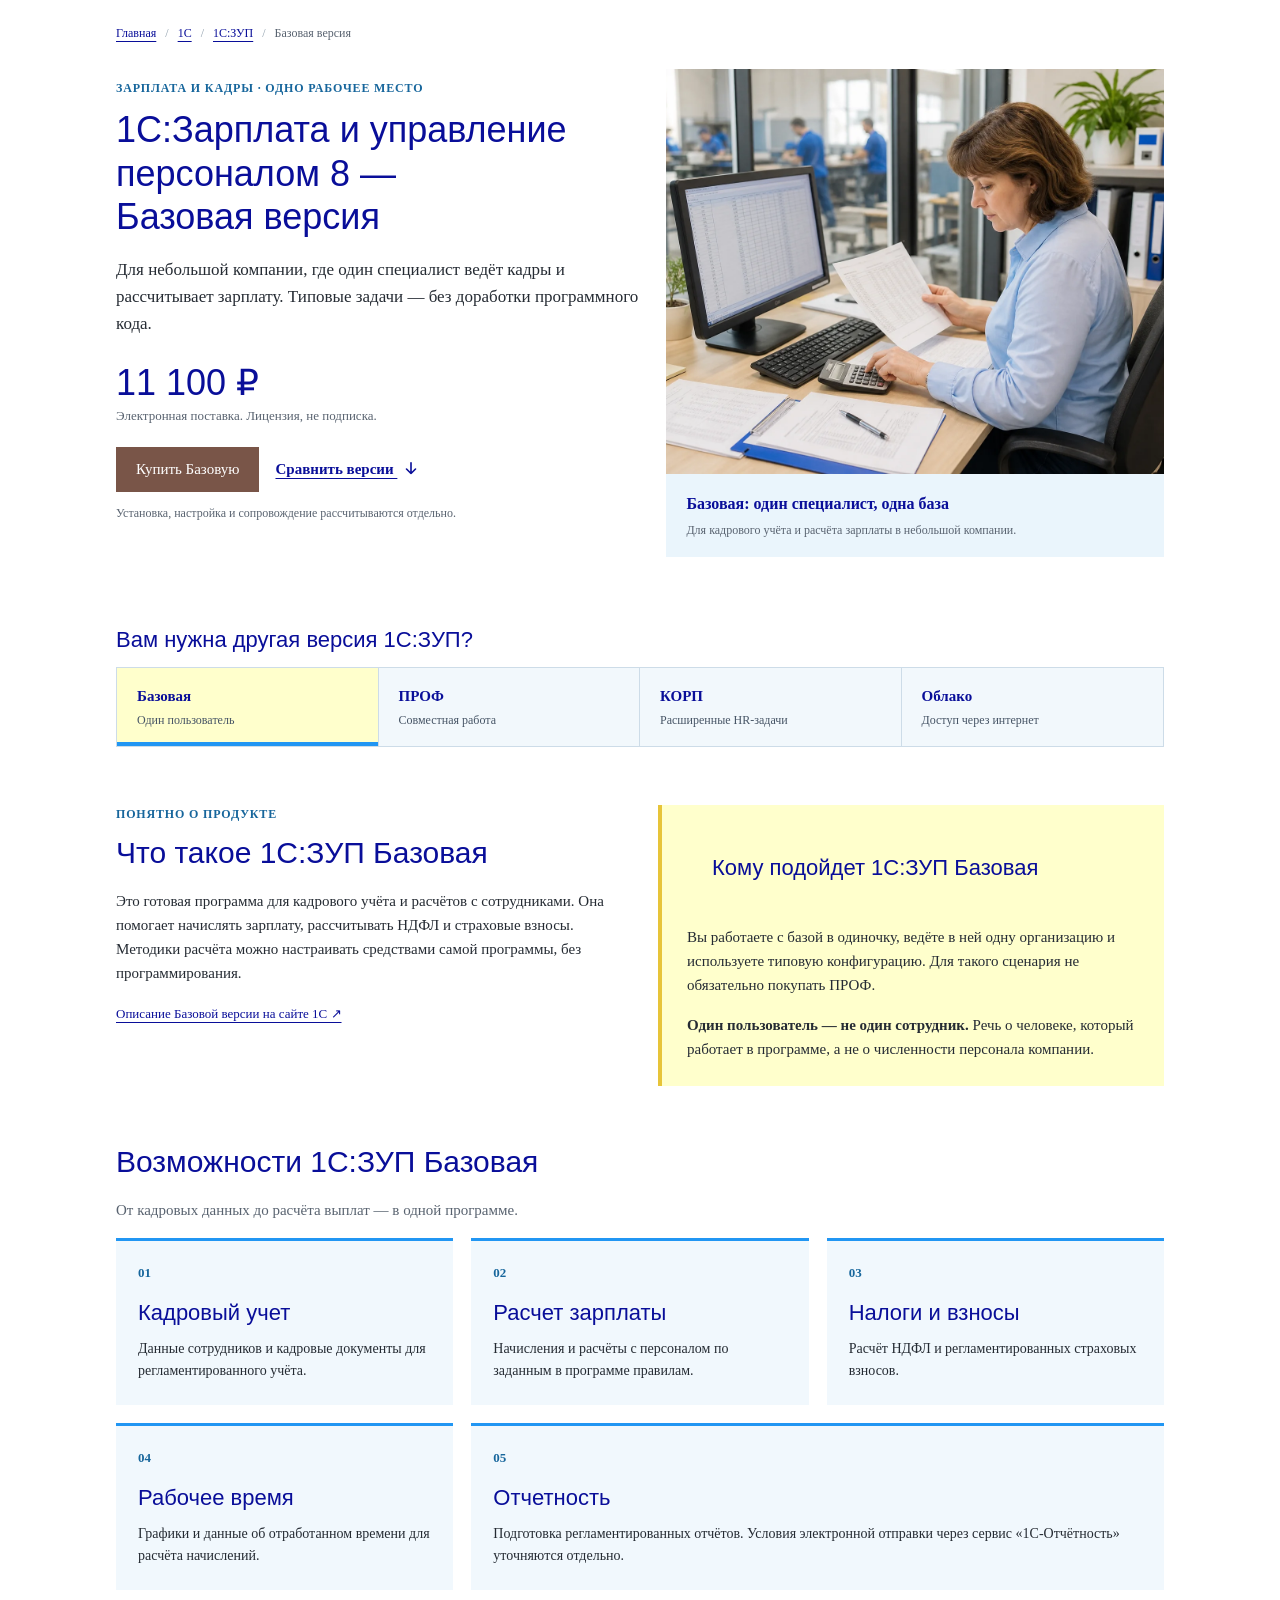
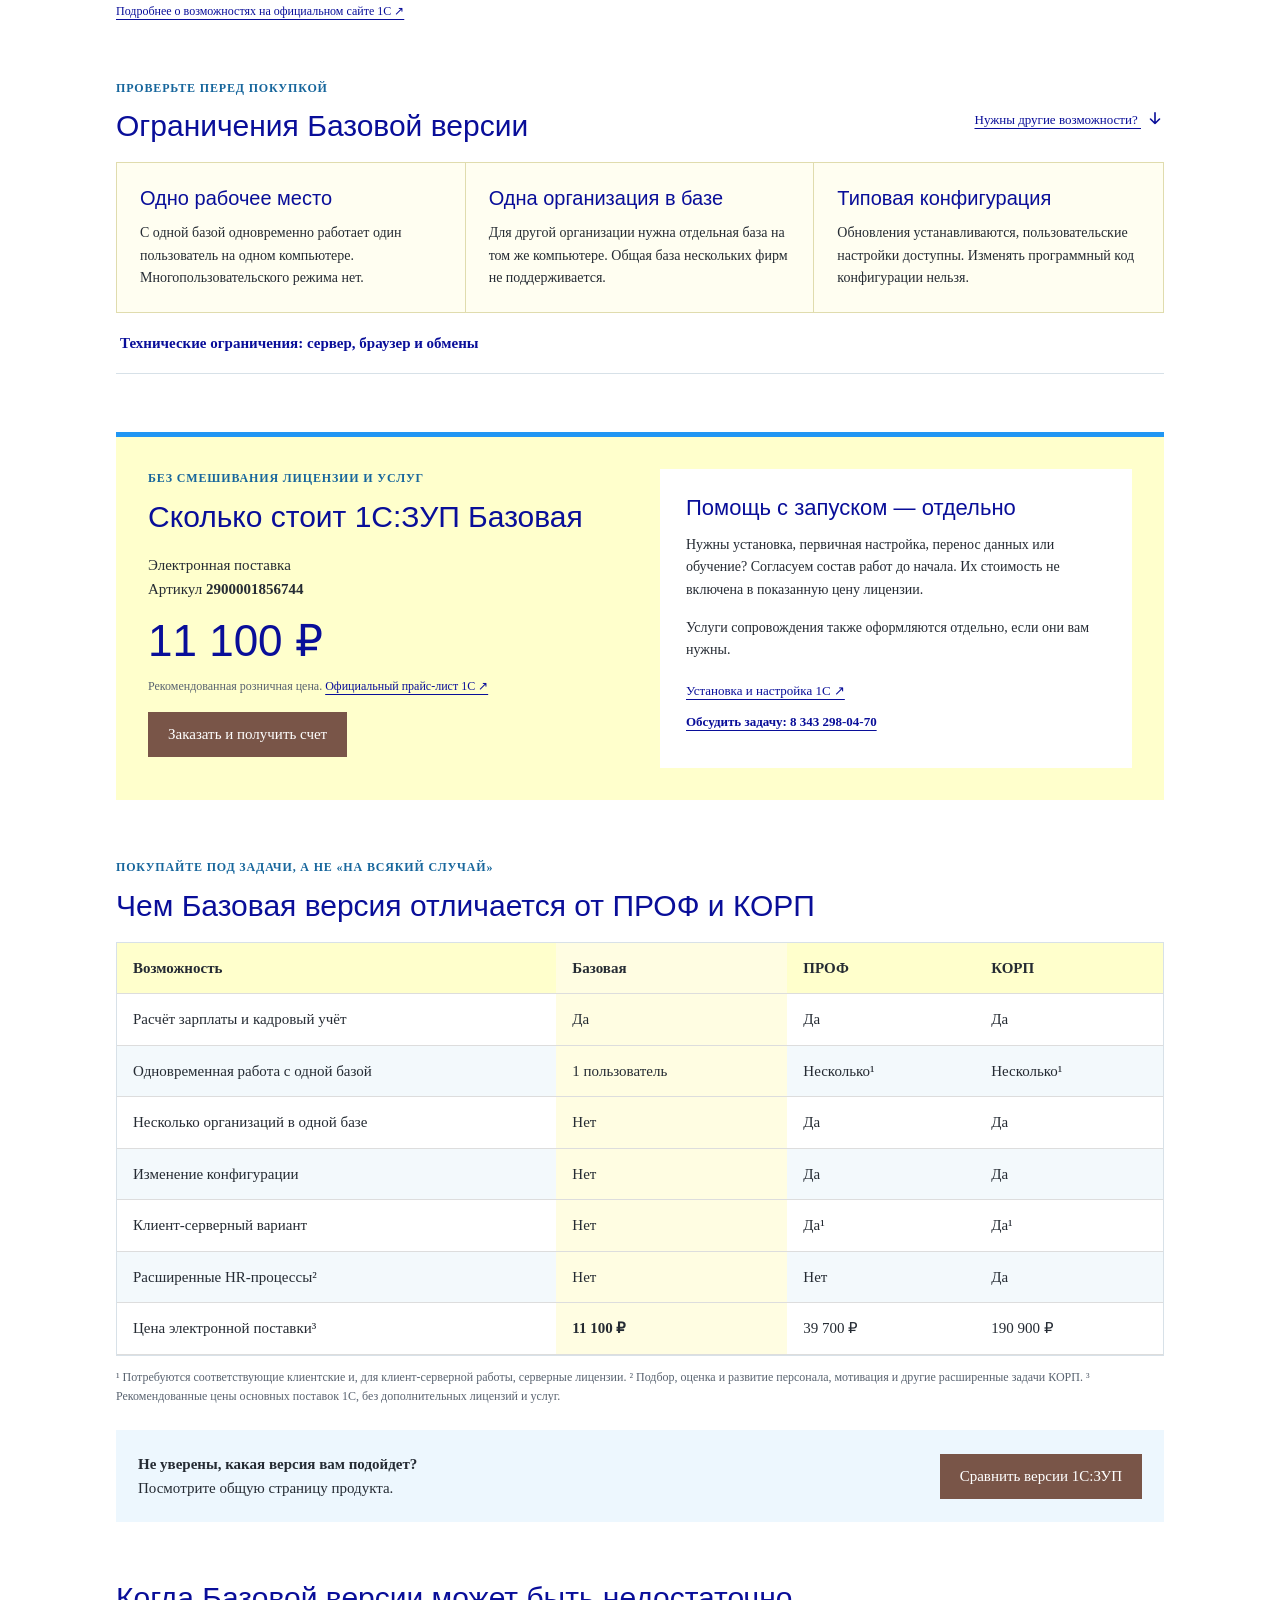
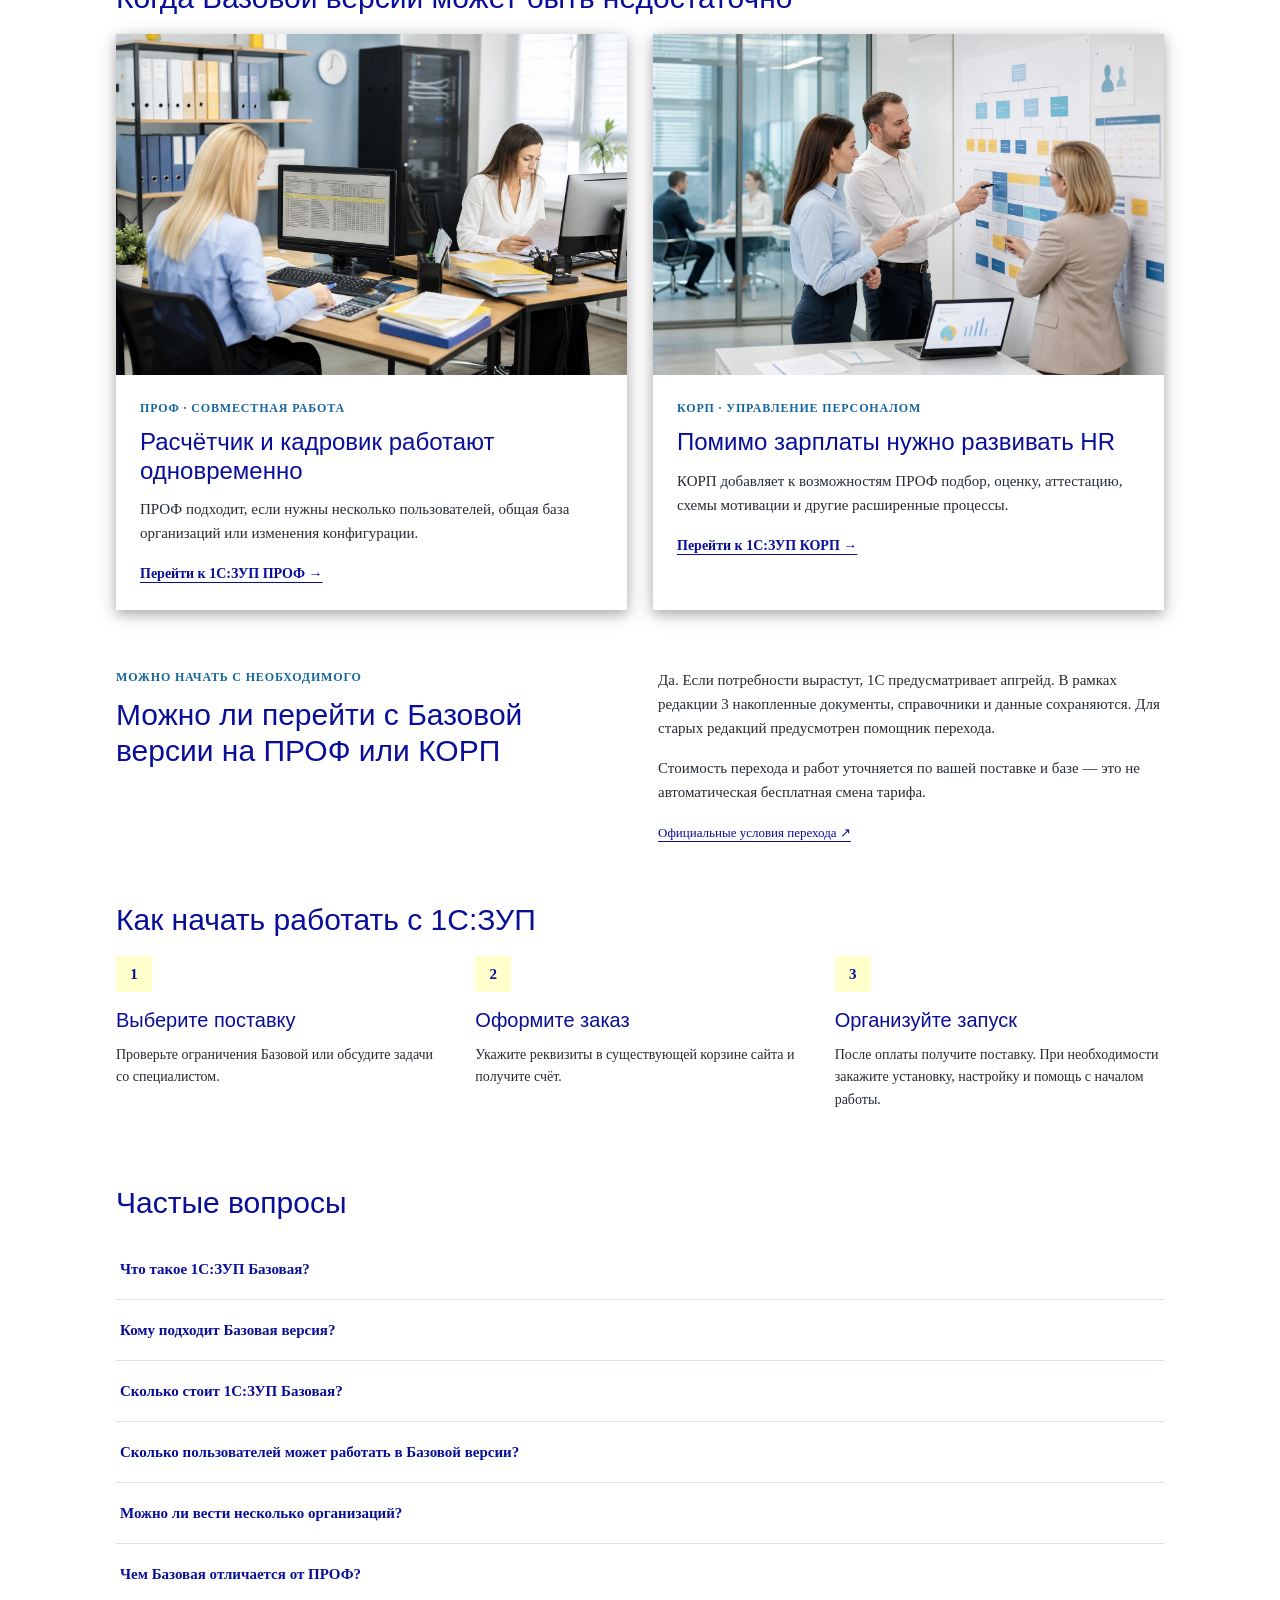
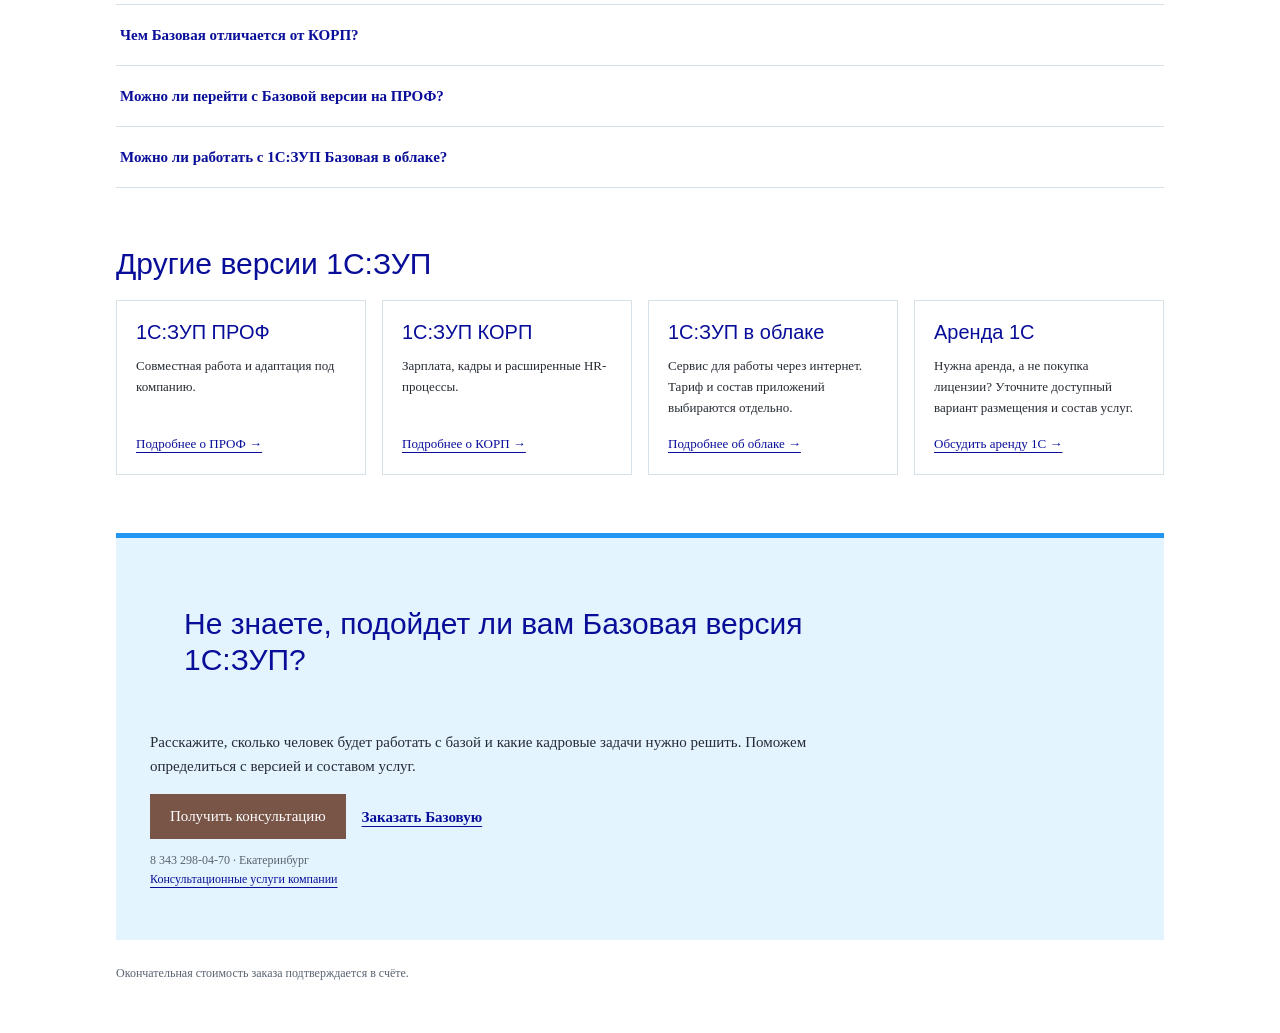
==== commit c8ed941e: "Подготовить Базовую и ПРОФ к публикации" ====
--- a/index.html
+++ b/index.html
@@ -5,7 +5,7 @@
   <meta name="viewport" content="width=device-width, initial-scale=1">
   <title>1С:ЗУП Базовая — купить за 11 100 ₽, возможности и сравнение версий</title>
   <meta name="description" content="1С:Зарплата и управление персоналом 8 Базовая: цена 11 100 ₽, кадровый учет и зарплата для одного пользователя. Ограничения, отличия от ПРОФ и КОРП, помощь с выбором в Екатеринбурге.">
-  <meta name="robots" content="noindex,nofollow">
+  <meta name="robots" content="index,follow">
   <link rel="canonical" href="https://ekburg.1c-center.net/software-1c_business1c_zrp_uprav_personal_base.html">
   <meta property="og:title" content="1С:Зарплата и управление персоналом 8 — Базовая версия">
   <meta property="og:description" content="Зарплата и кадры на одном рабочем месте. Проверьте, подходит ли вам Базовая, и сравните с ПРОФ и КОРП.">
@@ -34,10 +34,10 @@
         <h1 id="hero-title">1С:Зарплата и управление персоналом 8 — <strong>Базовая версия</strong></h1>
         <p class="zup-lead">Для небольшой компании, где один специалист ведёт кадры и рассчитывает зарплату. Типовые задачи — без доработки программного кода.</p>
         <div class="zup-hero-price"><strong data-price="basic">11 100 ₽</strong><small>Электронная поставка. Лицензия, не подписка.</small></div>
-        <div class="zup-actions"><a class="w3-btn w3-brown" data-checkout href="https://ekburg.1c-center.net/basket.php?id=2900001856744&amp;users=0">Купить Базовую</a><a class="zup-secondary" href="#comparison">Сравнить версии ↓</a></div>
+        <div class="zup-actions"><a class="w3-btn w3-brown" data-checkout href="https://ekburg.1c-center.net/basket.php?id=2900001856744&amp;users=0">Купить Базовую</a><a class="zup-secondary" href="#comparison">Сравнить версии <svg class="zup-arrow-down" aria-hidden="true" viewBox="0 0 20 20"><path d="M10 3v12m-5-5 5 5 5-5"/></svg></a></div>
         <p class="zup-small">Установка, настройка и сопровождение рассчитываются отдельно.</p>
       </div>
-      <figure class="zup-hero-photo"><img src="assets/basic-payroll.webp" width="1536" height="1024" fetchpriority="high" alt="Один специалист сверяет табель и расчет зарплаты на одном компьютере в небольшой компании"><figcaption><strong>Базовая: один специалист, одна база</strong>Сценарий работы, а не скриншот интерфейса 1С.</figcaption></figure>
+      <figure class="zup-hero-photo"><img src="assets/basic-payroll.webp" width="1536" height="1024" fetchpriority="high" alt="Один специалист сверяет табель и расчет зарплаты на одном компьютере в небольшой компании"><figcaption><strong>Базовая: один специалист, одна база</strong>Для кадрового учёта и расчёта зарплаты в небольшой компании.</figcaption></figure>
     </section>
 
     <section class="zup-version-switch" aria-labelledby="versions-title"><h2 id="versions-title">Вам нужна другая версия 1С:ЗУП?</h2><nav class="zup-tabs" aria-label="Версии 1С:ЗУП"><a class="is-active" aria-current="page" href="#hero-title">Базовая<small>Один пользователь</small></a><a data-route="prof" href="#prof">ПРОФ<small>Совместная работа</small></a><a data-route="corp" href="#corp">КОРП<small>Расширенные HR-задачи</small></a><a data-route="cloud" href="https://ekburg.1c-center.net/services_fresh.html">Облако<small>Доступ через интернет</small></a></nav></section>
@@ -50,24 +50,24 @@
       <article><b>03</b><h3>Налоги и взносы</h3><p>Расчёт НДФЛ и регламентированных страховых взносов.</p></article>
       <article><b>04</b><h3>Рабочее время</h3><p>Графики и данные об отработанном времени для расчёта начислений.</p></article>
       <article><b>05</b><h3>Отчетность</h3><p>Подготовка регламентированных отчётов. Условия электронной отправки через сервис «1С-Отчётность» уточняются отдельно.</p></article>
-    </div><p class="zup-small">Функции проверены по <a href="https://solutions.1c.ru/catalog/hrm/features">материалам 1С</a> и <a href="https://v8.1c.ru/hrm/uchet-ispolzovaniya-rabochego-vremeni/">описанию учёта времени</a>.</p></section>
+    </div><p class="zup-small"><a href="https://v8.1c.ru/hrm/">Подробнее о возможностях на официальном сайте 1С ↗</a></p></section>
 
-    <section class="zup-section" id="limitations"><div class="zup-section-head"><div><p class="zup-kicker">Проверьте перед покупкой</p><h2>Ограничения Базовой версии</h2></div><a href="#comparison">Нужны другие возможности? ↓</a></div><div class="zup-limit-grid">
+    <section class="zup-section" id="limitations"><div class="zup-section-head"><div><p class="zup-kicker">Проверьте перед покупкой</p><h2>Ограничения Базовой версии</h2></div><a href="#comparison">Нужны другие возможности? <svg class="zup-arrow-down" aria-hidden="true" viewBox="0 0 20 20"><path d="M10 3v12m-5-5 5 5 5-5"/></svg></a></div><div class="zup-limit-grid">
       <article><h3>Одно рабочее место</h3><p>С одной базой одновременно работает один пользователь на одном компьютере. Многопользовательского режима нет.</p></article>
       <article><h3>Одна организация в базе</h3><p>Для другой организации нужна отдельная база на том же компьютере. Общая база нескольких фирм не поддерживается.</p></article>
       <article><h3>Типовая конфигурация</h3><p>Обновления устанавливаются, пользовательские настройки доступны. Изменять программный код конфигурации нельзя.</p></article>
     </div><details class="zup-details"><summary>Технические ограничения: сервер, браузер и обмены</summary><p>Нет клиент-серверного режима, распределённых информационных баз, внешнего COM-соединения и Automation-сервера. Веб-клиент не поддерживается; тонкий клиент работает только с файловой базой. Базы, созданные в ПРОФ или КОРП, в Базовой не используются.</p><a href="https://solutions.1c.ru/catalog/hrm/comparison">Полное официальное сравнение 1С ↗</a></details></section>
 
-    <section class="zup-section zup-price-block" id="price"><div><p class="zup-kicker">Без смешивания лицензии и услуг</p><h2>Сколько стоит 1С:ЗУП Базовая</h2><p>Электронная поставка<br>Артикул <b>2900001856744</b></p><strong class="zup-price" data-price="basic">11 100 ₽</strong><p class="zup-small">Рекомендованная розничная цена 1С. Проверено 02.09.2026.<br><a href="https://v8.1c.ru/price/">Официальный прайс-лист ↗</a></p><a class="w3-btn w3-brown" data-checkout href="https://ekburg.1c-center.net/basket.php?id=2900001856744&amp;users=0">Заказать и получить счет</a></div><div class="zup-service"><h3>Помощь с запуском — отдельно</h3><p>Нужны установка, первичная настройка, перенос данных или обучение? Согласуем состав работ до начала. Их стоимость не включена в показанную цену лицензии.</p><p>Услуги сопровождения также оформляются отдельно, если они вам нужны.</p><a href="https://ekburg.1c-center.net/support-1c_install1c.html">Установка и настройка 1С ↗</a><br><a class="zup-secondary" href="tel:+73432980470">Обсудить задачу: 8 343 298-04-70</a></div></section>
+    <section class="zup-section zup-price-block" id="price"><div><p class="zup-kicker">Без смешивания лицензии и услуг</p><h2>Сколько стоит 1С:ЗУП Базовая</h2><p>Электронная поставка<br>Артикул <b>2900001856744</b></p><strong class="zup-price" data-price="basic">11 100 ₽</strong><p class="zup-small">Рекомендованная розничная цена. <a href="https://v8.1c.ru/price/">Официальный прайс-лист 1С ↗</a></p><a class="w3-btn w3-brown" data-checkout href="https://ekburg.1c-center.net/basket.php?id=2900001856744&amp;users=0">Заказать и получить счет</a></div><div class="zup-service"><h3>Помощь с запуском — отдельно</h3><p>Нужны установка, первичная настройка, перенос данных или обучение? Согласуем состав работ до начала. Их стоимость не включена в показанную цену лицензии.</p><p>Услуги сопровождения также оформляются отдельно, если они вам нужны.</p><a href="https://ekburg.1c-center.net/support-1c_install1c.html">Установка и настройка 1С ↗</a><br><a class="zup-secondary" href="tel:+73432980470">Обсудить задачу: 8 343 298-04-70</a></div></section>
 
     <section class="zup-section" id="comparison"><p class="zup-kicker">Покупайте под задачи, а не «на всякий случай»</p><h2>Чем Базовая версия отличается от ПРОФ и КОРП</h2><p class="zup-small zup-table-hint">На небольшом экране таблицу можно прокрутить вправо.</p><div class="w3-responsive zup-table-wrap" role="region" aria-label="Сравнение версий, горизонтальная прокрутка" tabindex="0"><table class="w3-table w3-bordered zup-table"><caption>Возможности версий 1С:ЗУП</caption><thead><tr><th scope="col">Возможность</th><th scope="col">Базовая</th><th scope="col">ПРОФ</th><th scope="col">КОРП</th></tr></thead><tbody>
       <tr><th scope="row">Расчёт зарплаты и кадровый учёт</th><td>Да</td><td>Да</td><td>Да</td></tr><tr><th scope="row">Одновременная работа с одной базой</th><td>1 пользователь</td><td>Несколько¹</td><td>Несколько¹</td></tr><tr><th scope="row">Несколько организаций в одной базе</th><td>Нет</td><td>Да</td><td>Да</td></tr><tr><th scope="row">Изменение конфигурации</th><td>Нет</td><td>Да</td><td>Да</td></tr><tr><th scope="row">Клиент-серверный вариант</th><td>Нет</td><td>Да¹</td><td>Да¹</td></tr><tr><th scope="row">Расширенные HR-процессы²</th><td>Нет</td><td>Нет</td><td>Да</td></tr><tr><th scope="row">Цена электронной поставки³</th><td><b>11 100 ₽</b></td><td>39 700 ₽</td><td>190 900 ₽</td></tr>
-    </tbody></table></div><p class="zup-small">¹ Потребуются соответствующие клиентские и, для клиент-серверной работы, серверные лицензии. ² Подбор, оценка и развитие персонала, мотивация и другие расширенные задачи КОРП. ³ Рекомендованные цены основных поставок 1С на 02.09.2026, без дополнительных лицензий и услуг.</p><p class="zup-small"><a href="https://solutions.1c.ru/catalog/hrm/comparison">Источник сравнения</a> · <a href="https://v8.1c.ru/price/">Источник цен</a></p><div class="zup-inline-cta"><p><strong>Не уверены, какая версия вам подойдет?</strong><br>Посмотрите общую страницу продукта.</p><a class="w3-btn w3-brown" data-route="general" href="https://ekburg.1c-center.net/software-1c_business1c_zrp_uprav_personal.html">Сравнить версии 1С:ЗУП</a></div></section>
+    </tbody></table></div><p class="zup-small">¹ Потребуются соответствующие клиентские и, для клиент-серверной работы, серверные лицензии. ² Подбор, оценка и развитие персонала, мотивация и другие расширенные задачи КОРП. ³ Рекомендованные цены основных поставок 1С, без дополнительных лицензий и услуг.</p><div class="zup-inline-cta"><p><strong>Не уверены, какая версия вам подойдет?</strong><br>Посмотрите общую страницу продукта.</p><a class="w3-btn w3-brown" data-route="general" href="https://ekburg.1c-center.net/software-1c_business1c_zrp_uprav_personal.html">Сравнить версии 1С:ЗУП</a></div></section>
 
     <section class="zup-section" id="growth"><h2>Когда Базовой версии может быть недостаточно</h2><div class="zup-scenarios">
       <article class="w3-card-4" id="prof"><img src="assets/prof-team.webp" width="1536" height="1024" loading="lazy" alt="Два специалиста одновременно работают с кадровыми данными и зарплатой за разными компьютерами"><div><p class="zup-kicker">ПРОФ · совместная работа</p><h3>Расчётчик и кадровик работают одновременно</h3><p>ПРОФ подходит, если нужны несколько пользователей, общая база организаций или изменения конфигурации.</p><a data-route="general" href="https://ekburg.1c-center.net/software-1c_business1c_zrp_uprav_personal.html">Перейти к 1С:ЗУП ПРОФ →</a></div></article>
       <article class="w3-card-4" id="corp"><img src="assets/corp-hr.webp" width="1536" height="1024" loading="lazy" alt="HR-команда планирует развитие персонала и подбор сотрудников"><div><p class="zup-kicker">КОРП · управление персоналом</p><h3>Помимо зарплаты нужно развивать HR</h3><p>КОРП добавляет к возможностям ПРОФ подбор, оценку, аттестацию, схемы мотивации и другие расширенные процессы.</p><a data-route="general" href="https://ekburg.1c-center.net/software-1c_business1c_zrp_uprav_personal.html">Перейти к 1С:ЗУП КОРП →</a></div></article>
-    </div><p class="zup-small">Изображения созданы для иллюстрации сценариев. Это не фотографии клиентов и не интерфейс программ.</p></section>
+    </div></section>
 
     <section class="zup-section zup-two" id="upgrade"><div><p class="zup-kicker">Можно начать с необходимого</p><h2>Можно ли перейти с Базовой версии на ПРОФ или КОРП</h2></div><div><p>Да. Если потребности вырастут, 1С предусматривает апгрейд. В рамках редакции 3 накопленные документы, справочники и данные сохраняются. Для старых редакций предусмотрен помощник перехода.</p><p>Стоимость перехода и работ уточняется по вашей поставке и базе — это не автоматическая бесплатная смена тарифа.</p><a class="zup-source" href="https://v8.1c.ru/hrm/perekhod-mezhdu-versiyami/">Официальные условия перехода ↗</a></div></section>
 
@@ -76,7 +76,7 @@
     <section class="zup-section" id="faq"><h2>Частые вопросы</h2>
       <details class="zup-details"><summary>Что такое 1С:ЗУП Базовая?</summary><p>Типовое решение для кадрового учёта, зарплаты, НДФЛ и взносов на одном рабочем месте.</p></details>
       <details class="zup-details"><summary>Кому подходит Базовая версия?</summary><p>Небольшой компании, которой достаточно одного пользователя, одной организации в базе и типовой конфигурации без изменения кода.</p></details>
-      <details class="zup-details"><summary>Сколько стоит 1С:ЗУП Базовая?</summary><p>Электронная поставка — 11 100 ₽ по рекомендованной цене 1С на 02.09.2026. Услуги оплачиваются отдельно.</p></details>
+      <details class="zup-details"><summary>Сколько стоит 1С:ЗУП Базовая?</summary><p>Электронная поставка — 11 100 ₽ по рекомендованной цене 1С. Услуги оплачиваются отдельно.</p></details>
       <details class="zup-details"><summary>Сколько пользователей может работать в Базовой версии?</summary><p>Один пользователь одновременно с одной информационной базой на одном компьютере.</p></details>
       <details class="zup-details"><summary>Можно ли вести несколько организаций?</summary><p>Да, но в отдельных базах на одном компьютере. Вести несколько организаций в одной базе можно в ПРОФ или КОРП.</p></details>
       <details class="zup-details"><summary>Чем Базовая отличается от ПРОФ?</summary><p>ПРОФ поддерживает совместную работу, несколько организаций в базе и изменение конфигурации. Дополнительные рабочие места требуют лицензий.</p></details>
@@ -88,7 +88,7 @@
     <section class="zup-section" id="other"><h2>Другие версии 1С:ЗУП</h2><div class="zup-other-grid"><article><h3>1С:ЗУП ПРОФ</h3><p>Совместная работа и адаптация под компанию.</p><a data-route="prof" href="#prof">Подробнее о ПРОФ →</a></article><article><h3>1С:ЗУП КОРП</h3><p>Зарплата, кадры и расширенные HR-процессы.</p><a data-route="corp" href="#corp">Подробнее о КОРП →</a></article><article id="cloud-rent"><h3>1С:ЗУП в облаке</h3><p>Сервис для работы через интернет. Тариф и состав приложений выбираются отдельно.</p><a data-route="cloud" href="https://ekburg.1c-center.net/services_fresh.html">Подробнее об облаке →</a></article><article><h3>Аренда 1С</h3><p>Нужна аренда, а не покупка лицензии? Уточните доступный вариант размещения и состав услуг.</p><a data-route="rent" href="tel:+73432980470">Обсудить аренду 1С →</a></article></div></section>
 
     <section class="zup-section zup-final" id="zayavka"><h2>Не знаете, подойдет ли вам Базовая версия 1С:ЗУП?</h2><p>Расскажите, сколько человек будет работать с базой и какие кадровые задачи нужно решить. Поможем определиться с версией и составом услуг.</p><div class="zup-actions"><a class="w3-btn w3-brown" href="tel:+73432980470">Получить консультацию</a><a class="zup-secondary" data-checkout href="https://ekburg.1c-center.net/basket.php?id=2900001856744&amp;users=0">Заказать Базовую</a></div><p class="zup-small">8 343 298-04-70 · Екатеринбург<br><a href="https://ekburg.1c-center.net/support-1c_1c-consulting.html">Консультационные услуги компании</a></p></section>
-    <p class="zup-small zup-reviewed">Факты и цены сверены с официальными материалами 1С 02.09.2026. Окончательная стоимость заказа подтверждается в счёте.</p>
+    <p class="zup-small zup-reviewed">Окончательная стоимость заказа подтверждается в счёте.</p>
   </main>
 
   <dialog id="zup-checkout" class="zup-checkout" aria-labelledby="checkout-title"><div class="zup-dialog-head"><h2 id="checkout-title">Заказ 1С:ЗУП Базовая</h2><button type="button" data-close aria-label="Закрыть оформление заказа">×</button></div><p>Официальная корзина нашего сайта. Если форма не открылась, <a id="zup-checkout-fallback" href="https://ekburg.1c-center.net/basket.php?id=2900001856744&amp;users=0" target="_blank" rel="noopener">откройте оформление в отдельной вкладке</a>.</p><iframe title="Форма заказа Базовой версии 1С:ЗУП" id="zup-checkout-frame" referrerpolicy="strict-origin-when-cross-origin"></iframe></dialog>
--- a/page.css
+++ b/page.css
@@ -25,6 +25,7 @@
 .zup-actions {display:flex;gap:16px;align-items:center;flex-wrap:wrap;}
 .zup .w3-btn {white-space:normal;line-height:1.4;padding:12px 20px;text-decoration:none;font-size:15px;}
 .zup-secondary {display:inline-block;padding:10px 0;font-weight:700;}
+.zup-arrow-down {display:inline-block;width:18px;height:18px;margin-left:5px;vertical-align:-4px;fill:none;stroke:currentColor;stroke-width:1.8;stroke-linecap:round;stroke-linejoin:round;}
 .zup .zup-small {font-size:12px;line-height:1.6;color:var(--muted);margin-top:12px;}
 .zup-hero-photo {margin:0;display:flex;flex-direction:column;background:#eaf5fc;}
 .zup-hero-photo img {width:100%;height:100%;min-height:330px;max-height:440px;object-fit:cover;object-position:57% center;}
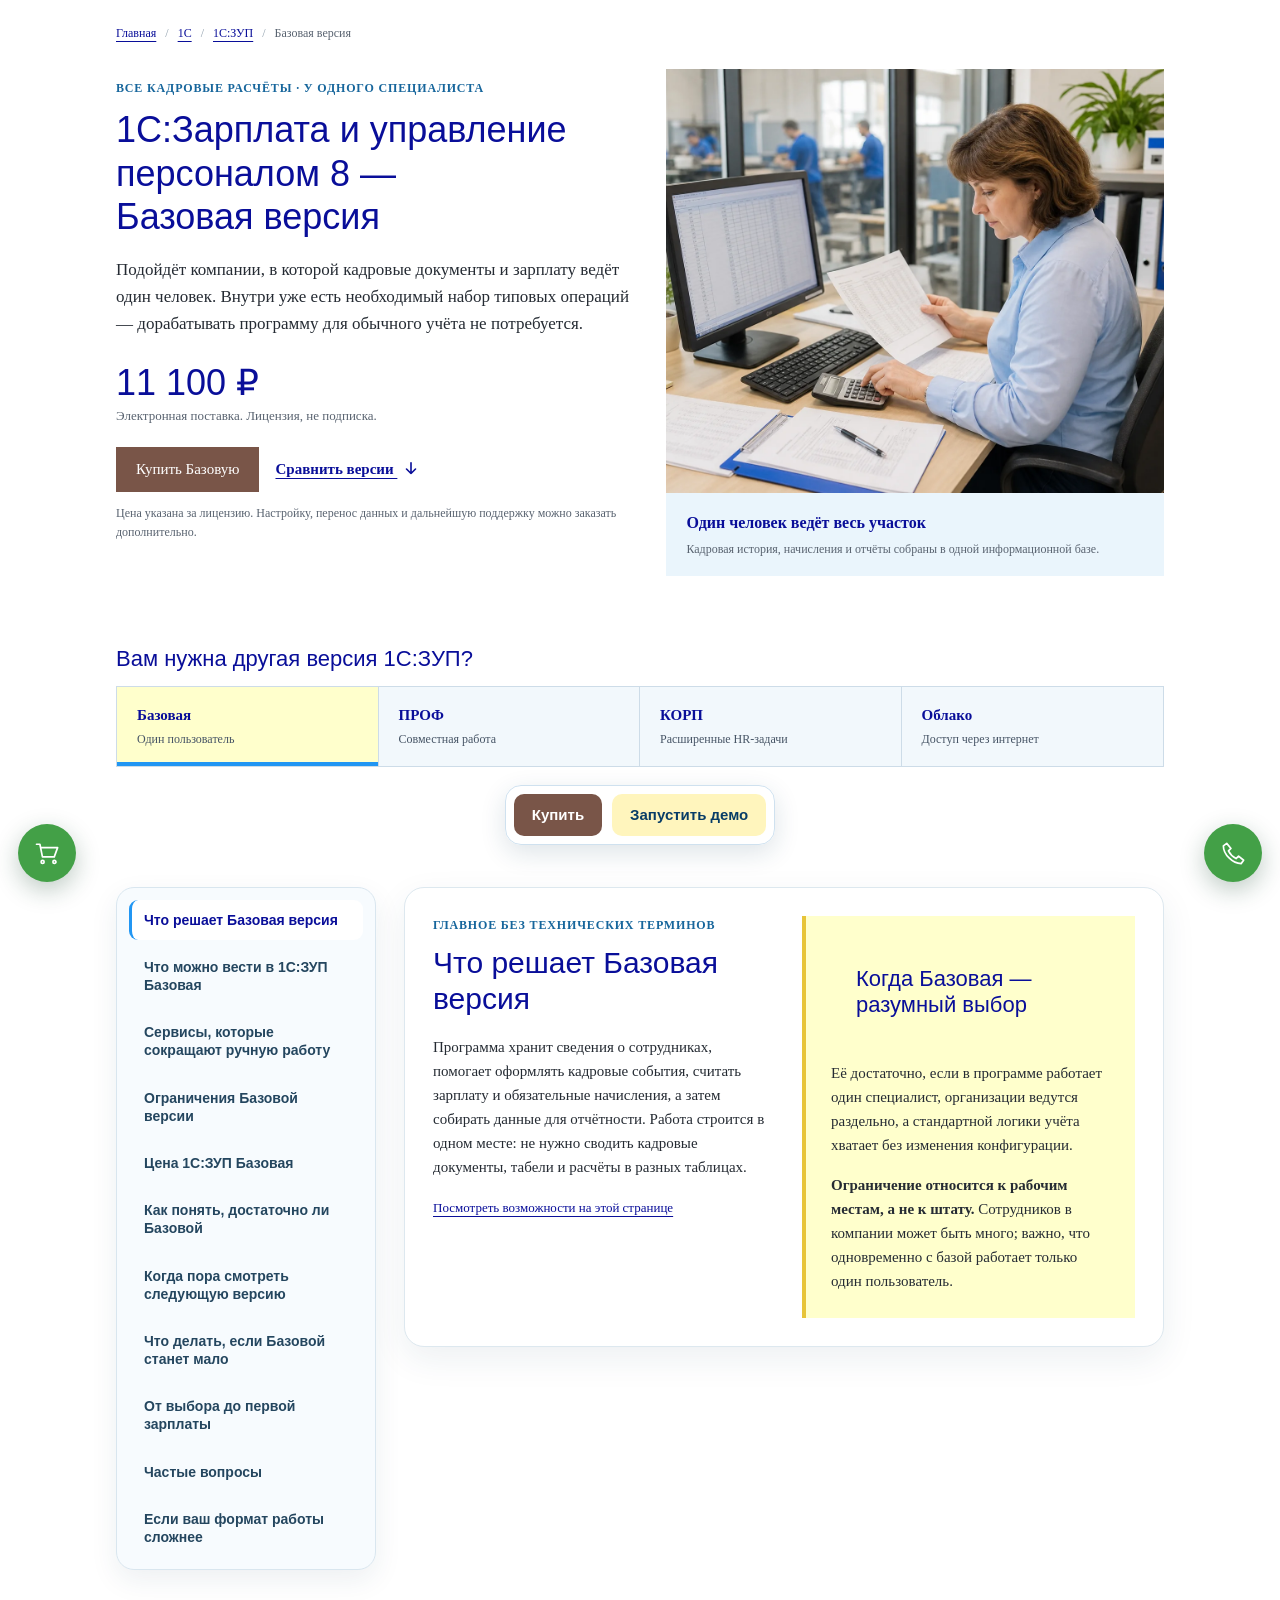
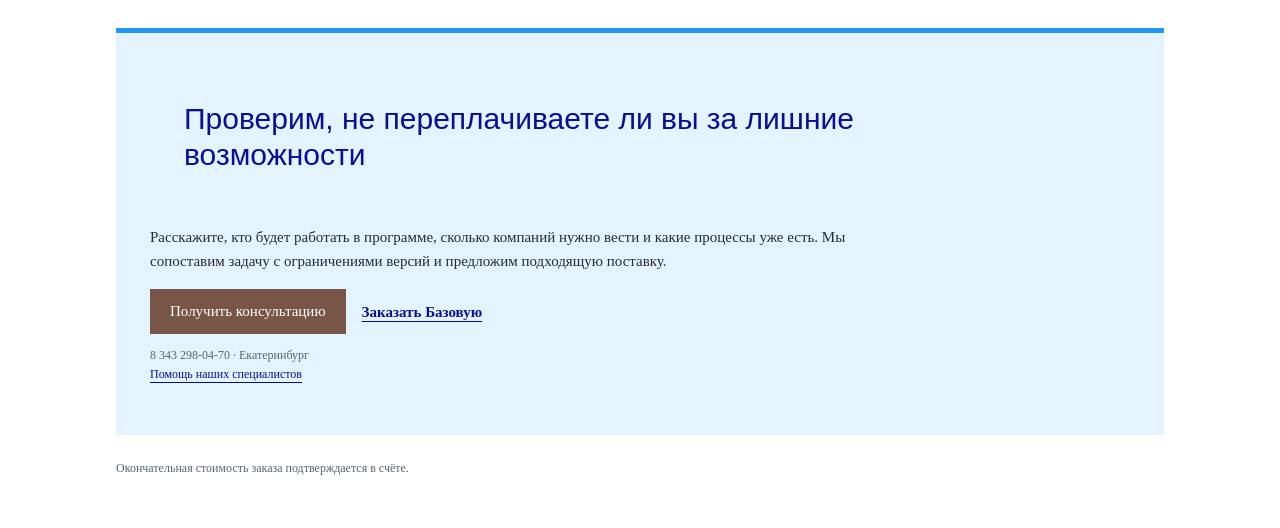
==== commit f922c9d3: "Обновить страницы Базовой и ПРОФ" ====
--- a/index.html
+++ b/index.html
@@ -3,12 +3,12 @@
 <head>
   <meta charset="utf-8">
   <meta name="viewport" content="width=device-width, initial-scale=1">
-  <title>1С:ЗУП Базовая — купить за 11 100 ₽, возможности и сравнение версий</title>
-  <meta name="description" content="1С:Зарплата и управление персоналом 8 Базовая: цена 11 100 ₽, кадровый учет и зарплата для одного пользователя. Ограничения, отличия от ПРОФ и КОРП, помощь с выбором в Екатеринбурге.">
+  <title>1С:ЗУП Базовая — кадровый учёт и зарплата на одном рабочем месте</title>
+  <meta name="description" content="Разбираем 1С:ЗУП Базовая без сложных формулировок: что умеет программа, кому подходит, чем ограничена и когда лучше выбрать ПРОФ или КОРП.">
   <meta name="robots" content="index,follow">
   <link rel="canonical" href="https://ekburg.1c-center.net/software-1c_business1c_zrp_uprav_personal_base.html">
   <meta property="og:title" content="1С:Зарплата и управление персоналом 8 — Базовая версия">
-  <meta property="og:description" content="Зарплата и кадры на одном рабочем месте. Проверьте, подходит ли вам Базовая, и сравните с ПРОФ и КОРП.">
+  <meta property="og:description" content="Кадровый учёт и расчёт зарплаты для компании, где с базой работает один специалист.">
   <meta property="og:type" content="website">
   <meta property="og:url" content="https://ekburg.1c-center.net/software-1c_business1c_zrp_uprav_personal_base.html">
   <meta property="og:image" content="https://ekburg.1c-center.net/zup-basic/assets/basic-payroll.webp">
@@ -17,80 +17,89 @@
   <link rel="stylesheet" href="style-w3.css">
   <link rel="stylesheet" href="style-after-w3.css">
   <link rel="stylesheet" href="page.css">
+  <link rel="stylesheet" href="experience.css">
   <script src="config.js" defer></script>
   <script src="page.js" defer></script>
-  <script type="application/ld+json">{"@context":"https://schema.org","@type":"Product","name":"1С:Зарплата и управление персоналом 8. Базовая версия. Электронная поставка","sku":"2900001856744","brand":{"@type":"Brand","name":"1С"},"description":"Расчет зарплаты и кадровый учет для одного пользователя с одной организацией в информационной базе.","image":"https://ekburg.1c-center.net/zup-basic/assets/basic-payroll.webp"}</script>
+  <script src="experience.js" defer></script>
 </head>
 <body class="zup-page">
   <a class="zup-skip" href="#zup-main">Перейти к содержанию</a>
-  <main id="zup-main" class="zup w3-content w3-container">
+  <main id="zup-main" class="zup w3-content w3-container" data-content-sections>
     <nav class="zup-crumbs addressbar" aria-label="Хлебные крошки">
       <a href="https://ekburg.1c-center.net/">Главная</a><b aria-hidden="true">/</b><a href="https://ekburg.1c-center.net/software-1c_software-1c.html">1С</a><b aria-hidden="true">/</b><a data-route="general" href="https://ekburg.1c-center.net/software-1c_business1c_zrp_uprav_personal.html">1С:ЗУП</a><b aria-hidden="true">/</b><em aria-current="page">Базовая версия</em>
     </nav>
 
     <section class="zup-hero" aria-labelledby="hero-title">
       <div class="zup-hero-copy">
-        <p class="zup-kicker">Зарплата и кадры · одно рабочее место</p>
+        <p class="zup-kicker">Все кадровые расчёты · у одного специалиста</p>
         <h1 id="hero-title">1С:Зарплата и управление персоналом 8 — <strong>Базовая версия</strong></h1>
-        <p class="zup-lead">Для небольшой компании, где один специалист ведёт кадры и рассчитывает зарплату. Типовые задачи — без доработки программного кода.</p>
+        <p class="zup-lead">Подойдёт компании, в которой кадровые документы и зарплату ведёт один человек. Внутри уже есть необходимый набор типовых операций — дорабатывать программу для обычного учёта не потребуется.</p>
         <div class="zup-hero-price"><strong data-price="basic">11 100 ₽</strong><small>Электронная поставка. Лицензия, не подписка.</small></div>
         <div class="zup-actions"><a class="w3-btn w3-brown" data-checkout href="https://ekburg.1c-center.net/basket.php?id=2900001856744&amp;users=0">Купить Базовую</a><a class="zup-secondary" href="#comparison">Сравнить версии <svg class="zup-arrow-down" aria-hidden="true" viewBox="0 0 20 20"><path d="M10 3v12m-5-5 5 5 5-5"/></svg></a></div>
-        <p class="zup-small">Установка, настройка и сопровождение рассчитываются отдельно.</p>
+        <p class="zup-small">Цена указана за лицензию. Настройку, перенос данных и дальнейшую поддержку можно заказать дополнительно.</p>
       </div>
-      <figure class="zup-hero-photo"><img src="assets/basic-payroll.webp" width="1536" height="1024" fetchpriority="high" alt="Один специалист сверяет табель и расчет зарплаты на одном компьютере в небольшой компании"><figcaption><strong>Базовая: один специалист, одна база</strong>Для кадрового учёта и расчёта зарплаты в небольшой компании.</figcaption></figure>
+      <figure class="zup-hero-photo"><img src="assets/basic-payroll.webp" width="1536" height="1024" fetchpriority="high" alt="Специалист небольшой компании работает с кадровыми документами и зарплатой за одним компьютером"><figcaption><strong>Один человек ведёт весь участок</strong>Кадровая история, начисления и отчёты собраны в одной информационной базе.</figcaption></figure>
     </section>
 
     <section class="zup-version-switch" aria-labelledby="versions-title"><h2 id="versions-title">Вам нужна другая версия 1С:ЗУП?</h2><nav class="zup-tabs" aria-label="Версии 1С:ЗУП"><a class="is-active" aria-current="page" href="#hero-title">Базовая<small>Один пользователь</small></a><a data-route="prof" href="#prof">ПРОФ<small>Совместная работа</small></a><a data-route="corp" href="#corp">КОРП<small>Расширенные HR-задачи</small></a><a data-route="cloud" href="https://ekburg.1c-center.net/services_fresh.html">Облако<small>Доступ через интернет</small></a></nav></section>
 
-    <section class="zup-section zup-two" id="about"><div><p class="zup-kicker">Понятно о продукте</p><h2>Что такое 1С:ЗУП Базовая</h2><p>Это готовая программа для кадрового учёта и расчётов с сотрудниками. Она помогает начислять зарплату, рассчитывать НДФЛ и страховые взносы. Методики расчёта можно настраивать средствами самой программы, без программирования.</p><a class="zup-source" href="https://v8.1c.ru/hrm/1s-zarplata-i-upravlenie-personalom-8-bazovaya/">Описание Базовой версии на сайте 1С ↗</a></div><aside class="zup-note"><h2>Кому подойдет 1С:ЗУП Базовая</h2><p>Вы работаете с базой в одиночку, ведёте в ней одну организацию и используете типовую конфигурацию. Для такого сценария не обязательно покупать ПРОФ.</p><p><strong>Один пользователь — не один сотрудник.</strong> Речь о человеке, который работает в программе, а не о численности персонала компании.</p></aside></section>
+    <section class="zup-section zup-two" id="about"><div><p class="zup-kicker">Главное без технических терминов</p><h2>Что решает Базовая версия</h2><p>Программа хранит сведения о сотрудниках, помогает оформлять кадровые события, считать зарплату и обязательные начисления, а затем собирать данные для отчётности. Работа строится в одном месте: не нужно сводить кадровые документы, табели и расчёты в разных таблицах.</p><a class="zup-source" href="#features">Посмотреть возможности на этой странице</a></div><aside class="zup-note"><h2>Когда Базовая — разумный выбор</h2><p>Её достаточно, если в программе работает один специалист, организации ведутся раздельно, а стандартной логики учёта хватает без изменения конфигурации.</p><p><strong>Ограничение относится к рабочим местам, а не к штату.</strong> Сотрудников в компании может быть много; важно, что одновременно с базой работает только один пользователь.</p></aside></section>
 
-    <section class="zup-section" id="features"><h2>Возможности 1С:ЗУП Базовая</h2><p class="zup-section-lead">От кадровых данных до расчёта выплат — в одной программе.</p><div class="zup-feature-grid">
-      <article><b>01</b><h3>Кадровый учет</h3><p>Данные сотрудников и кадровые документы для регламентированного учёта.</p></article>
-      <article><b>02</b><h3>Расчет зарплаты</h3><p>Начисления и расчёты с персоналом по заданным в программе правилам.</p></article>
-      <article><b>03</b><h3>Налоги и взносы</h3><p>Расчёт НДФЛ и регламентированных страховых взносов.</p></article>
-      <article><b>04</b><h3>Рабочее время</h3><p>Графики и данные об отработанном времени для расчёта начислений.</p></article>
-      <article><b>05</b><h3>Отчетность</h3><p>Подготовка регламентированных отчётов. Условия электронной отправки через сервис «1С-Отчётность» уточняются отдельно.</p></article>
-    </div><p class="zup-small"><a href="https://v8.1c.ru/hrm/">Подробнее о возможностях на официальном сайте 1С ↗</a></p></section>
+    <section class="zup-section" id="features"><h2>Что можно вести в 1С:ЗУП Базовая</h2><p class="zup-section-lead">Один рабочий контур для кадровика и расчётчика — от приёма человека до выплаты и обязательных отчётов.</p><div class="zup-feature-grid">
+      <article><b>01</b><h3>Кадровые события</h3><p>Карточки работников, приём, перевод, отпуск и увольнение остаются в единой истории по каждому сотруднику.</p></article>
+      <article><b>02</b><h3>Зарплата и выплаты</h3><p>Начисления выполняются по заданным правилам с учётом графиков, отсутствий, премий и удержаний.</p></article>
+      <article><b>03</b><h3>НДФЛ и страховые взносы</h3><p>Обязательные суммы рассчитываются вместе с зарплатой и попадают в подготовленные для отчётности данные.</p></article>
+      <article><b>04</b><h3>Время, отпуска и больничные</h3><p>Можно вести графики, табель, остатки отпусков и причины неявок, чтобы расчёт опирался на фактические данные.</p></article>
+      <article><b>05</b><h3>Отчёты для работы и контроля</h3><p>Программа формирует регламентированные формы и понятные внутренние отчёты для кадров, бухгалтерии и руководителя.</p></article>
+      <article><b>06</b><h3>Персональные данные</h3><p>Права доступа помогают разделить работу с конфиденциальной информацией и фиксировать действия пользователей.</p></article>
+    </div></section>
+
+    <section class="zup-section" id="services"><p class="zup-kicker">Подключаются при необходимости</p><h2>Сервисы, которые сокращают ручную работу</h2><div class="zup-feature-grid">
+      <article><b>01</b><h3>Кабинет сотрудника</h3><p>Работники получают расчётные листки, смотрят остаток отпуска, отправляют заявления и заказывают справки онлайн.</p></article>
+      <article><b>02</b><h3>Электронная отчётность</h3><p>Подготовленный отчёт можно проверить, подписать электронной подписью и отправить прямо из программы.</p></article>
+      <article><b>03</b><h3>Обмен с банком</h3><p>Реестры по зарплатным проектам и связанные документы передаются без повторного набора одних и тех же сведений.</p></article>
+      <article><b>04</b><h3>Информационная поддержка</h3><p>Справочные материалы, разборы изменений и практические инструкции помогают вести расчёты по актуальным правилам.</p></article>
+    </div><p class="zup-small">Состав, доступность и стоимость подключаемых сервисов уточняются при заказе.</p></section>
 
     <section class="zup-section" id="limitations"><div class="zup-section-head"><div><p class="zup-kicker">Проверьте перед покупкой</p><h2>Ограничения Базовой версии</h2></div><a href="#comparison">Нужны другие возможности? <svg class="zup-arrow-down" aria-hidden="true" viewBox="0 0 20 20"><path d="M10 3v12m-5-5 5 5 5-5"/></svg></a></div><div class="zup-limit-grid">
-      <article><h3>Одно рабочее место</h3><p>С одной базой одновременно работает один пользователь на одном компьютере. Многопользовательского режима нет.</p></article>
-      <article><h3>Одна организация в базе</h3><p>Для другой организации нужна отдельная база на том же компьютере. Общая база нескольких фирм не поддерживается.</p></article>
-      <article><h3>Типовая конфигурация</h3><p>Обновления устанавливаются, пользовательские настройки доступны. Изменять программный код конфигурации нельзя.</p></article>
-    </div><details class="zup-details"><summary>Технические ограничения: сервер, браузер и обмены</summary><p>Нет клиент-серверного режима, распределённых информационных баз, внешнего COM-соединения и Automation-сервера. Веб-клиент не поддерживается; тонкий клиент работает только с файловой базой. Базы, созданные в ПРОФ или КОРП, в Базовой не используются.</p><a href="https://solutions.1c.ru/catalog/hrm/comparison">Полное официальное сравнение 1С ↗</a></details></section>
+      <article><h3>С базой работает один человек</h3><p>Подключить второго пользователя для одновременной работы нельзя. Если кадровик и бухгалтер должны заходить вместе, выбирайте ПРОФ.</p></article>
+      <article><h3>Компании разделяются по базам</h3><p>Несколько организаций вести можно, но для каждой потребуется отдельная информационная база на том же компьютере.</p></article>
+      <article><h3>Программный код не изменяется</h3><p>Обычные настройки доступны, обновления устанавливаются, но добавить собственную логику через доработку конфигурации не получится.</p></article>
+    </div><details class="zup-details"><summary>Что важно знать о сервере, браузере и обменах</summary><p>Базовая поставка рассчитана на файловый режим: веб-клиента и клиент-серверного варианта нет. Она также не поддерживает распределённые базы, внешнее COM-соединение и Automation-сервер. Информационную базу из ПРОФ или КОРП нельзя просто открыть в Базовой версии.</p><a href="#comparison">Сверить ограничения по таблице</a></details></section>
 
-    <section class="zup-section zup-price-block" id="price"><div><p class="zup-kicker">Без смешивания лицензии и услуг</p><h2>Сколько стоит 1С:ЗУП Базовая</h2><p>Электронная поставка<br>Артикул <b>2900001856744</b></p><strong class="zup-price" data-price="basic">11 100 ₽</strong><p class="zup-small">Рекомендованная розничная цена. <a href="https://v8.1c.ru/price/">Официальный прайс-лист 1С ↗</a></p><a class="w3-btn w3-brown" data-checkout href="https://ekburg.1c-center.net/basket.php?id=2900001856744&amp;users=0">Заказать и получить счет</a></div><div class="zup-service"><h3>Помощь с запуском — отдельно</h3><p>Нужны установка, первичная настройка, перенос данных или обучение? Согласуем состав работ до начала. Их стоимость не включена в показанную цену лицензии.</p><p>Услуги сопровождения также оформляются отдельно, если они вам нужны.</p><a href="https://ekburg.1c-center.net/support-1c_install1c.html">Установка и настройка 1С ↗</a><br><a class="zup-secondary" href="tel:+73432980470">Обсудить задачу: 8 343 298-04-70</a></div></section>
+    <section class="zup-section zup-price-block" id="price"><div><p class="zup-kicker">Понятная стоимость поставки</p><h2>Цена 1С:ЗУП Базовая</h2><p>Электронная лицензия<br>Артикул <b>2900001856744</b></p><strong class="zup-price" data-price="basic">11 100 ₽</strong><p class="zup-small">Итоговая сумма фиксируется в выставленном счёте.</p><a class="w3-btn w3-brown" data-checkout href="https://ekburg.1c-center.net/basket.php?id=2900001856744&amp;users=0">Заказать и получить счёт</a></div><div class="zup-service"><h3>Запуск можно доверить нам</h3><p>При необходимости установим программу, подготовим базу, перенесём исходные сведения и покажем ответственному сотруднику основные операции.</p><p>До начала работ согласуем, что именно требуется, и отдельно укажем стоимость услуг.</p><a href="https://ekburg.1c-center.net/support-1c_install1c.html">Установка и настройка 1С</a><br><a class="zup-secondary" href="tel:+73432980470">Обсудить задачу: 8 343 298-04-70</a></div></section>
 
-    <section class="zup-section" id="comparison"><p class="zup-kicker">Покупайте под задачи, а не «на всякий случай»</p><h2>Чем Базовая версия отличается от ПРОФ и КОРП</h2><p class="zup-small zup-table-hint">На небольшом экране таблицу можно прокрутить вправо.</p><div class="w3-responsive zup-table-wrap" role="region" aria-label="Сравнение версий, горизонтальная прокрутка" tabindex="0"><table class="w3-table w3-bordered zup-table"><caption>Возможности версий 1С:ЗУП</caption><thead><tr><th scope="col">Возможность</th><th scope="col">Базовая</th><th scope="col">ПРОФ</th><th scope="col">КОРП</th></tr></thead><tbody>
+    <section class="zup-section" id="comparison"><p class="zup-kicker">Сначала задачи — потом версия</p><h2>Как понять, достаточно ли Базовой</h2><p class="zup-small zup-table-hint">На телефоне таблица прокручивается по горизонтали.</p><div class="w3-responsive zup-table-wrap" role="region" aria-label="Сравнение версий, горизонтальная прокрутка" tabindex="0"><table class="w3-table w3-bordered zup-table"><caption>Практическая разница между версиями 1С:ЗУП</caption><thead><tr><th scope="col">Что требуется компании</th><th scope="col">Базовая</th><th scope="col">ПРОФ</th><th scope="col">КОРП</th></tr></thead><tbody>
       <tr><th scope="row">Расчёт зарплаты и кадровый учёт</th><td>Да</td><td>Да</td><td>Да</td></tr><tr><th scope="row">Одновременная работа с одной базой</th><td>1 пользователь</td><td>Несколько¹</td><td>Несколько¹</td></tr><tr><th scope="row">Несколько организаций в одной базе</th><td>Нет</td><td>Да</td><td>Да</td></tr><tr><th scope="row">Изменение конфигурации</th><td>Нет</td><td>Да</td><td>Да</td></tr><tr><th scope="row">Клиент-серверный вариант</th><td>Нет</td><td>Да¹</td><td>Да¹</td></tr><tr><th scope="row">Расширенные HR-процессы²</th><td>Нет</td><td>Нет</td><td>Да</td></tr><tr><th scope="row">Цена электронной поставки³</th><td><b>11 100 ₽</b></td><td>39 700 ₽</td><td>190 900 ₽</td></tr>
-    </tbody></table></div><p class="zup-small">¹ Потребуются соответствующие клиентские и, для клиент-серверной работы, серверные лицензии. ² Подбор, оценка и развитие персонала, мотивация и другие расширенные задачи КОРП. ³ Рекомендованные цены основных поставок 1С, без дополнительных лицензий и услуг.</p><div class="zup-inline-cta"><p><strong>Не уверены, какая версия вам подойдет?</strong><br>Посмотрите общую страницу продукта.</p><a class="w3-btn w3-brown" data-route="general" href="https://ekburg.1c-center.net/software-1c_business1c_zrp_uprav_personal.html">Сравнить версии 1С:ЗУП</a></div></section>
+    </tbody></table></div><p class="zup-small">¹ Для дополнительных пользователей и серверного режима нужны подходящие лицензии. ² Речь о подборе, оценке, развитии и мотивации персонала. ³ В таблице показана стоимость основных электронных поставок без внедрения и дополнительных лицензий.</p><div class="zup-inline-cta"><p><strong>Остались сомнения?</strong><br>На общей странице собрали варианты поставки и сценарии использования.</p><a class="w3-btn w3-brown" data-route="general" href="https://ekburg.1c-center.net/software-1c_business1c_zrp_uprav_personal.html">Подобрать версию 1С:ЗУП</a></div></section>
 
-    <section class="zup-section" id="growth"><h2>Когда Базовой версии может быть недостаточно</h2><div class="zup-scenarios">
-      <article class="w3-card-4" id="prof"><img src="assets/prof-team.webp" width="1536" height="1024" loading="lazy" alt="Два специалиста одновременно работают с кадровыми данными и зарплатой за разными компьютерами"><div><p class="zup-kicker">ПРОФ · совместная работа</p><h3>Расчётчик и кадровик работают одновременно</h3><p>ПРОФ подходит, если нужны несколько пользователей, общая база организаций или изменения конфигурации.</p><a data-route="general" href="https://ekburg.1c-center.net/software-1c_business1c_zrp_uprav_personal.html">Перейти к 1С:ЗУП ПРОФ →</a></div></article>
-      <article class="w3-card-4" id="corp"><img src="assets/corp-hr.webp" width="1536" height="1024" loading="lazy" alt="HR-команда планирует развитие персонала и подбор сотрудников"><div><p class="zup-kicker">КОРП · управление персоналом</p><h3>Помимо зарплаты нужно развивать HR</h3><p>КОРП добавляет к возможностям ПРОФ подбор, оценку, аттестацию, схемы мотивации и другие расширенные процессы.</p><a data-route="general" href="https://ekburg.1c-center.net/software-1c_business1c_zrp_uprav_personal.html">Перейти к 1С:ЗУП КОРП →</a></div></article>
+    <section class="zup-section" id="growth"><h2>Когда пора смотреть следующую версию</h2><div class="zup-scenarios">
+      <article class="w3-card-4" id="prof"><img src="assets/prof-team.webp" width="1536" height="1024" loading="lazy" alt="Кадровый специалист и расчётчик одновременно работают с общей информационной базой"><div><p class="zup-kicker">ПРОФ · единая база для команды</p><h3>Кадры и расчёт нельзя разводить по времени</h3><p>Выбирайте ПРОФ, когда нескольким специалистам нужен одновременный доступ, несколько компаний должны находиться в общей базе или требуется доработка программы.</p><a data-route="prof" href="prof.html">Изучить 1С:ЗУП ПРОФ →</a></div></article>
+      <article class="w3-card-4" id="corp"><img src="assets/corp-hr.webp" width="1536" height="1024" loading="lazy" alt="HR-команда обсуждает подбор, оценку и развитие сотрудников"><div><p class="zup-kicker">КОРП · полный HR-контур</p><h3>Нужно управлять не только учётом, но и развитием людей</h3><p>КОРП нужен для процессов подбора, адаптации, оценки, обучения и мотивации, которые выходят за рамки расчёта зарплаты и кадрового делопроизводства.</p><a data-route="corp" href="https://ekburg.1c-center.net/software-1c_business1c_zrp_uprav_personal.html">Подобрать 1С:ЗУП КОРП →</a></div></article>
     </div></section>
 
-    <section class="zup-section zup-two" id="upgrade"><div><p class="zup-kicker">Можно начать с необходимого</p><h2>Можно ли перейти с Базовой версии на ПРОФ или КОРП</h2></div><div><p>Да. Если потребности вырастут, 1С предусматривает апгрейд. В рамках редакции 3 накопленные документы, справочники и данные сохраняются. Для старых редакций предусмотрен помощник перехода.</p><p>Стоимость перехода и работ уточняется по вашей поставке и базе — это не автоматическая бесплатная смена тарифа.</p><a class="zup-source" href="https://v8.1c.ru/hrm/perekhod-mezhdu-versiyami/">Официальные условия перехода ↗</a></div></section>
+    <section class="zup-section zup-two" id="upgrade"><div><p class="zup-kicker">Рост не потребует начинать учёт заново</p><h2>Что делать, если Базовой станет мало</h2></div><div><p>Поставку можно обновить до ПРОФ или КОРП. При переходе в пределах редакции 3 рабочие справочники, документы и накопленная история сохраняются.</p><p>Перед апгрейдом мы проверим вашу поставку и состояние базы, затем рассчитаем лицензию и необходимые работы. Это отдельная процедура, а не автоматическая смена тарифа.</p><a class="zup-source" href="#zayavka">Уточнить условия перехода у специалиста</a></div></section>
 
-    <section class="zup-section" id="start"><h2>Как начать работать с 1С:ЗУП</h2><div class="zup-steps"><article><b>1</b><h3>Выберите поставку</h3><p>Проверьте ограничения Базовой или обсудите задачи со специалистом.</p></article><article><b>2</b><h3>Оформите заказ</h3><p>Укажите реквизиты в существующей корзине сайта и получите счёт.</p></article><article><b>3</b><h3>Организуйте запуск</h3><p>После оплаты получите поставку. При необходимости закажите установку, настройку и помощь с началом работы.</p></article></div></section>
+    <section class="zup-section" id="start"><h2>От выбора до первой зарплаты</h2><div class="zup-steps"><article><b>1</b><h3>Сверяем ваш сценарий</h3><p>Уточняем число пользователей, количество организаций и необходимость доработок.</p></article><article><b>2</b><h3>Выставляем счёт</h3><p>Вы заполняете данные в форме на этой странице и получаете платёжный документ.</p></article><article><b>3</b><h3>Готовим программу к работе</h3><p>После оплаты передаём электронную поставку, а при заказе услуг помогаем с установкой, данными и первыми настройками.</p></article></div></section>
 
     <section class="zup-section" id="faq"><h2>Частые вопросы</h2>
-      <details class="zup-details"><summary>Что такое 1С:ЗУП Базовая?</summary><p>Типовое решение для кадрового учёта, зарплаты, НДФЛ и взносов на одном рабочем месте.</p></details>
-      <details class="zup-details"><summary>Кому подходит Базовая версия?</summary><p>Небольшой компании, которой достаточно одного пользователя, одной организации в базе и типовой конфигурации без изменения кода.</p></details>
-      <details class="zup-details"><summary>Сколько стоит 1С:ЗУП Базовая?</summary><p>Электронная поставка — 11 100 ₽ по рекомендованной цене 1С. Услуги оплачиваются отдельно.</p></details>
-      <details class="zup-details"><summary>Сколько пользователей может работать в Базовой версии?</summary><p>Один пользователь одновременно с одной информационной базой на одном компьютере.</p></details>
-      <details class="zup-details"><summary>Можно ли вести несколько организаций?</summary><p>Да, но в отдельных базах на одном компьютере. Вести несколько организаций в одной базе можно в ПРОФ или КОРП.</p></details>
-      <details class="zup-details"><summary>Чем Базовая отличается от ПРОФ?</summary><p>ПРОФ поддерживает совместную работу, несколько организаций в базе и изменение конфигурации. Дополнительные рабочие места требуют лицензий.</p></details>
-      <details class="zup-details"><summary>Чем Базовая отличается от КОРП?</summary><p>КОРП включает возможности ПРОФ и расширенные HR-инструменты, например подбор, оценку и аттестацию персонала.</p></details>
-      <details class="zup-details"><summary>Можно ли перейти с Базовой версии на ПРОФ?</summary><p>Да. При апгрейде в рамках редакции 3 данные сохраняются. Условия поставки и работ уточняются перед переходом.</p></details>
-      <details class="zup-details"><summary>Можно ли работать с 1С:ЗУП Базовая в облаке?</summary><p>У Базовой нет веб-клиента и клиент-серверного режима. Для работы через браузер выбирайте отдельный облачный сервис ЗУП. Не путайте Базовую лицензию с названием тарифа «Базовый» в 1С:Фреш.</p><a data-route="cloud" href="https://ekburg.1c-center.net/services_fresh.html">Посмотреть облачный сервис →</a></details>
+      <details class="zup-details"><summary>Какие задачи закрывает Базовая версия?</summary><p>В ней можно вести кадровые документы, рабочее время и отпуска, рассчитывать зарплату, НДФЛ и взносы, а также готовить данные для обязательной отчётности.</p></details>
+      <details class="zup-details"><summary>Как быстро понять, подходит ли она компании?</summary><p>Если с базой работает один человек, каждую организацию допустимо вести отдельно и доработка программного кода не нужна, возможностей Базовой обычно достаточно.</p></details>
+      <details class="zup-details"><summary>Что входит в цену 11 100 ₽?</summary><p>Это стоимость электронной поставки. Внедрение, перенос данных, обучение и сопровождение рассчитываются отдельно после уточнения объёма работ.</p></details>
+      <details class="zup-details"><summary>Можно ли подключить второе рабочее место?</summary><p>Нет. Для одновременной работы кадровика, расчётчика или других специалистов потребуется версия ПРОФ либо КОРП и соответствующие лицензии.</p></details>
+      <details class="zup-details"><summary>Как вести несколько юридических лиц?</summary><p>В Базовой для каждого юридического лица создаётся своя база. Если компаниям нужны общие справочники и одна информационная база, лучше выбрать ПРОФ.</p></details>
+      <details class="zup-details"><summary>В чём практическая разница между Базовой и ПРОФ?</summary><p>ПРОФ рассчитана на командную работу, поддерживает несколько организаций в одной базе, серверный вариант и адаптацию конфигурации под процессы компании.</p></details>
+      <details class="zup-details"><summary>Когда необходима КОРП?</summary><p>Когда к учёту зарплаты и кадров добавляются системный подбор, оценка, обучение, развитие, мотивация и другие задачи полноценной HR-службы.</p></details>
+      <details class="zup-details"><summary>Сохранятся ли данные при переходе на ПРОФ?</summary><p>При корректном апгрейде в рамках редакции 3 рабочая информация переносится. До перехода специалист проверяет базу и составляет план обновления.</p></details>
+      <details class="zup-details"><summary>Подойдёт ли Базовая для работы через браузер?</summary><p>Нет, у этой поставки нет веб-клиента. Для доступа из разных мест стоит рассмотреть облачный вариант 1С:ЗУП.</p><a data-route="cloud" href="https://ekburg.1c-center.net/services_fresh.html">Посмотреть облачное решение →</a></details>
     </section>
 
-    <section class="zup-section" id="other"><h2>Другие версии 1С:ЗУП</h2><div class="zup-other-grid"><article><h3>1С:ЗУП ПРОФ</h3><p>Совместная работа и адаптация под компанию.</p><a data-route="prof" href="#prof">Подробнее о ПРОФ →</a></article><article><h3>1С:ЗУП КОРП</h3><p>Зарплата, кадры и расширенные HR-процессы.</p><a data-route="corp" href="#corp">Подробнее о КОРП →</a></article><article id="cloud-rent"><h3>1С:ЗУП в облаке</h3><p>Сервис для работы через интернет. Тариф и состав приложений выбираются отдельно.</p><a data-route="cloud" href="https://ekburg.1c-center.net/services_fresh.html">Подробнее об облаке →</a></article><article><h3>Аренда 1С</h3><p>Нужна аренда, а не покупка лицензии? Уточните доступный вариант размещения и состав услуг.</p><a data-route="rent" href="tel:+73432980470">Обсудить аренду 1С →</a></article></div></section>
+    <section class="zup-section" id="other"><h2>Если ваш формат работы сложнее</h2><div class="zup-other-grid"><article><h3>1С:ЗУП ПРОФ</h3><p>Для нескольких пользователей, общей базы компаний и доработки под внутренние процессы.</p><a data-route="prof" href="prof.html">Изучить ПРОФ →</a></article><article><h3>1С:ЗУП КОРП</h3><p>Для организации всего HR-цикла — от найма и адаптации до оценки и развития.</p><a data-route="corp" href="https://ekburg.1c-center.net/software-1c_business1c_zrp_uprav_personal.html">Подобрать КОРП →</a></article><article id="cloud-rent"><h3>1С:ЗУП в облаке</h3><p>Для доступа через интернет без привязки специалиста к одному офисному компьютеру.</p><a data-route="cloud" href="https://ekburg.1c-center.net/services_fresh.html">Выбрать облачный вариант →</a></article><article><h3>Аренда 1С</h3><p>Если вместо покупки удобнее ежемесячная модель, подберём размещение и нужный состав услуг.</p><a data-route="rent" href="tel:+73432980470">Обсудить аренду 1С →</a></article></div></section>
 
-    <section class="zup-section zup-final" id="zayavka"><h2>Не знаете, подойдет ли вам Базовая версия 1С:ЗУП?</h2><p>Расскажите, сколько человек будет работать с базой и какие кадровые задачи нужно решить. Поможем определиться с версией и составом услуг.</p><div class="zup-actions"><a class="w3-btn w3-brown" href="tel:+73432980470">Получить консультацию</a><a class="zup-secondary" data-checkout href="https://ekburg.1c-center.net/basket.php?id=2900001856744&amp;users=0">Заказать Базовую</a></div><p class="zup-small">8 343 298-04-70 · Екатеринбург<br><a href="https://ekburg.1c-center.net/support-1c_1c-consulting.html">Консультационные услуги компании</a></p></section>
+    <section class="zup-section zup-final" id="zayavka"><h2>Проверим, не переплачиваете ли вы за лишние возможности</h2><p>Расскажите, кто будет работать в программе, сколько компаний нужно вести и какие процессы уже есть. Мы сопоставим задачу с ограничениями версий и предложим подходящую поставку.</p><div class="zup-actions"><a class="w3-btn w3-brown" href="tel:+73432980470">Получить консультацию</a><a class="zup-secondary" data-checkout href="https://ekburg.1c-center.net/basket.php?id=2900001856744&amp;users=0">Заказать Базовую</a></div><p class="zup-small">8 343 298-04-70 · Екатеринбург<br><a href="https://ekburg.1c-center.net/support-1c_1c-consulting.html">Помощь наших специалистов</a></p></section>
     <p class="zup-small zup-reviewed">Окончательная стоимость заказа подтверждается в счёте.</p>
   </main>
 
-  <dialog id="zup-checkout" class="zup-checkout" aria-labelledby="checkout-title"><div class="zup-dialog-head"><h2 id="checkout-title">Заказ 1С:ЗУП Базовая</h2><button type="button" data-close aria-label="Закрыть оформление заказа">×</button></div><p>Официальная корзина нашего сайта. Если форма не открылась, <a id="zup-checkout-fallback" href="https://ekburg.1c-center.net/basket.php?id=2900001856744&amp;users=0" target="_blank" rel="noopener">откройте оформление в отдельной вкладке</a>.</p><iframe title="Форма заказа Базовой версии 1С:ЗУП" id="zup-checkout-frame" referrerpolicy="strict-origin-when-cross-origin"></iframe></dialog>
+  <dialog id="zup-checkout" class="zup-checkout" aria-labelledby="checkout-title"><div class="zup-dialog-head"><h2 id="checkout-title">Заказ 1С:ЗУП Базовая</h2><button type="button" data-close aria-label="Закрыть оформление заказа">×</button></div><p>Корзина откроется внутри страницы. Если встроенная форма не загрузилась, <a id="zup-checkout-fallback" href="https://ekburg.1c-center.net/basket.php?id=2900001856744&amp;users=0" target="_blank" rel="noopener">продолжите оформление на нашем сайте</a>.</p><iframe title="Форма заказа Базовой версии 1С:ЗУП" id="zup-checkout-frame" referrerpolicy="strict-origin-when-cross-origin"></iframe></dialog>
 </body>
 </html>
--- a/page.css
+++ b/page.css
@@ -47,7 +47,7 @@
 .zup-feature-grid {display:grid;grid-template-columns:repeat(3,1fr);gap:18px;}
 .zup-feature-grid article {border-top:3px solid #2196f3;background:#f1f8fd;padding:22px;}
 .zup-feature-grid article>b {display:block;color:#17669c;font-size:13px;margin-bottom:16px;}
-.zup-feature-grid p {margin:0;font-size:14px;}.zup-feature-grid article:last-child {grid-column:span 2;}
+.zup-feature-grid p {margin:0;font-size:14px;}.zup-feature-grid article:last-child:nth-child(3n+2) {grid-column:span 2;}.zup-feature-grid article:last-child:nth-child(3n+1) {grid-column:1/-1;}
 .zup-section-head {display:flex;justify-content:space-between;gap:20px;align-items:center;}
 .zup-section-head>a {flex-shrink:0;font-size:13px;}
 .zup-limit-grid {display:grid;grid-template-columns:repeat(3,1fr);border:1px solid #e0dcae;background:#fffef1;}
@@ -56,6 +56,9 @@
 .zup-details {border-bottom:1px solid #d7e1e8;padding:0 4px;}
 .zup-details summary {cursor:pointer;padding:18px 0;color:var(--navy);font-weight:700;}
 .zup-details p {max-width:900px;}.zup-details[open] {padding-bottom:15px;}.zup-details a {font-size:13px;}
+.zup-detail-body {max-width:900px;padding:0 0 8px 18px;border-left:3px solid #d9edf9;}
+.zup-detail-body ul {margin:0 0 14px;padding-left:20px;}
+.zup-detail-body li {margin:5px 0;}
 .zup-price-block {display:grid;grid-template-columns:1fr 1fr;gap:40px;padding:32px;background:var(--yellow);border-top:5px solid var(--blue);}
 .zup-price {display:block;font:400 44px/1.1 Arial,sans-serif;color:var(--navy);}
 .zup-service {background:#fff;padding:26px;align-self:center;}.zup-service p {font-size:14px;}.zup-service>a {font-size:13px;}
--- a/experience.css
+++ b/experience.css
@@ -0,0 +1,17 @@
+.zup-quick-access{position:sticky;top:10px;z-index:80;display:flex;justify-content:center;gap:10px;width:max-content;max-width:calc(100% - 32px);margin:18px auto 8px;padding:8px;border:1px solid #cfe1ef;border-radius:16px;background:rgba(255,255,255,.94);box-shadow:0 8px 26px rgba(21,63,94,.14);backdrop-filter:blur(10px)}
+.zup-quick-access button{min-height:42px;border:0;border-radius:10px;padding:10px 18px;font:700 15px/1.2 Arial,"Segoe UI",sans-serif;cursor:pointer}
+.zup-quick-buy{color:#fff;background:#795548}.zup-quick-demo{color:#073c66;background:#fff5bd}
+.zup-float-action{position:fixed;bottom:18px;z-index:95;display:grid;place-items:center;width:58px;height:58px;border-radius:50%;color:#fff!important;background:#43a047;box-shadow:0 8px 24px rgba(23,70,42,.28);transition:transform .2s,box-shadow .2s}
+.zup-float-action:hover{transform:translateY(-3px);box-shadow:0 12px 28px rgba(23,70,42,.34)}
+.zup-float-action svg{width:27px;height:27px;fill:none;stroke:currentColor;stroke-width:2;stroke-linecap:round;stroke-linejoin:round}.zup-float-cart{left:18px}.zup-float-phone{right:18px}
+.zup-content-layout{display:grid;grid-template-columns:minmax(210px,260px) minmax(0,1fr);gap:28px;align-items:start;margin-top:42px}
+.zup-content-nav{position:sticky;top:86px;display:flex;flex-direction:column;gap:7px;padding:12px;border:1px solid #d9e6ef;border-radius:18px;background:#f7fbfe;box-shadow:0 10px 28px rgba(21,63,94,.08)}
+.zup-content-nav button{border:0;border-left:3px solid transparent;border-radius:9px;padding:11px 12px;text-align:left;color:#24465f;background:transparent;font:600 14px/1.3 Arial,"Segoe UI",sans-serif;cursor:pointer}
+.zup-content-nav button:hover{background:#fff6c9}.zup-content-nav button[aria-selected="true"]{border-left-color:#2196f3;color:#090e99;background:#fff}
+.zup-content-panels{min-width:0}.zup-content-panel{margin:0!important;padding:28px;border:1px solid #dde8ef;border-radius:20px;background:#fff;box-shadow:0 12px 34px rgba(21,63,94,.08)}
+.zup-content-panel:not(.is-active){display:none}.zup-accordion-trigger{display:none}
+.zup-content-photo{position:relative;overflow:hidden;margin:24px 0;border-radius:18px;background:#eef6fb}.zup-content-photo img{display:block;width:100%;height:auto;aspect-ratio:3/2;object-fit:cover}.zup-content-photo figcaption{position:absolute;right:16px;bottom:16px;left:16px;padding:13px 16px;border-radius:12px;color:#133c5a;background:rgba(255,255,255,.88);backdrop-filter:blur(8px);line-height:1.4}.zup-content-photo figcaption strong{display:block;margin-bottom:3px}
+.zup-version-cards{display:flex;flex-wrap:wrap;align-items:stretch}.zup-version-cards>.w3-third{display:flex}.zup-version-cards>.w3-third>.w3-card-4{display:flex;flex:1;flex-direction:column}.zup-version-cards>.w3-third>.w3-card-4>.w3-container:nth-last-child(2){flex:1}.zup-version-cards>.w3-third>.w3-card-4>.w3-blue{margin-top:auto}
+.zup-demo-dialog{padding:0;width:min(1280px,96vw);max-width:96vw;height:92vh;max-height:94vh;border:0;border-radius:14px;box-shadow:0 18px 70px #0007}.zup-demo-dialog::backdrop{background:#112c48b8}.zup-demo-dialog iframe{width:100%;height:calc(100% - 92px);min-height:430px;border:0;background:#fff}.zup-demo-note{margin:0;padding:9px 18px;color:#294a62;background:#f5f9fc;font-size:13px;line-height:1.35}
+@media(max-width:760px){.zup-quick-access{top:6px;width:calc(100% - 26px);margin-top:12px}.zup-quick-access button{flex:1;padding:9px 11px}.zup-content-layout{display:block;margin-top:30px}.zup-content-nav{display:none}.zup-content-panels{display:grid;gap:10px}.zup-content-panel,.zup-content-panel:not(.is-active){display:block;padding:0;border-radius:15px;box-shadow:none}.zup-accordion-trigger{display:flex;width:100%;align-items:flex-start;justify-content:space-between;gap:12px;border:0;border-radius:14px;padding:15px 16px;text-align:left;color:#123f5f;background:#f2f8fc;font:700 16px/1.3 Arial,"Segoe UI",sans-serif;cursor:pointer}.zup-accordion-trigger small{display:block;margin-top:5px;color:#657b8c;font-size:12px;font-weight:400;line-height:1.35}.zup-accordion-trigger svg{flex:0 0 20px;width:20px;height:20px;margin-top:2px;fill:none;stroke:#1277b5;stroke-width:2;transition:transform .2s}.zup-content-panel.is-active>.zup-accordion-trigger svg{transform:rotate(180deg)}.zup-content-panel:not(.is-active)>:not(.zup-accordion-trigger){display:none}.zup-content-panel.is-active>:not(.zup-accordion-trigger){margin-right:17px;margin-left:17px}.zup-content-panel.is-active>:last-child{margin-bottom:18px}.zup-content-panel.is-active>h2:first-of-type{margin-top:20px}.zup-float-action{bottom:14px;width:52px;height:52px}.zup-float-cart{left:12px}.zup-float-phone{right:12px}.zup-content-photo figcaption{position:static;border-radius:0;background:#f5f9fc}.zup-version-cards>.w3-third{width:100%}.zup-demo-dialog{height:96vh}.zup-demo-dialog iframe{height:calc(100% - 112px);min-height:300px}}
+@media(prefers-reduced-motion:reduce){.zup-float-action,.zup-accordion-trigger svg{transition:none}}
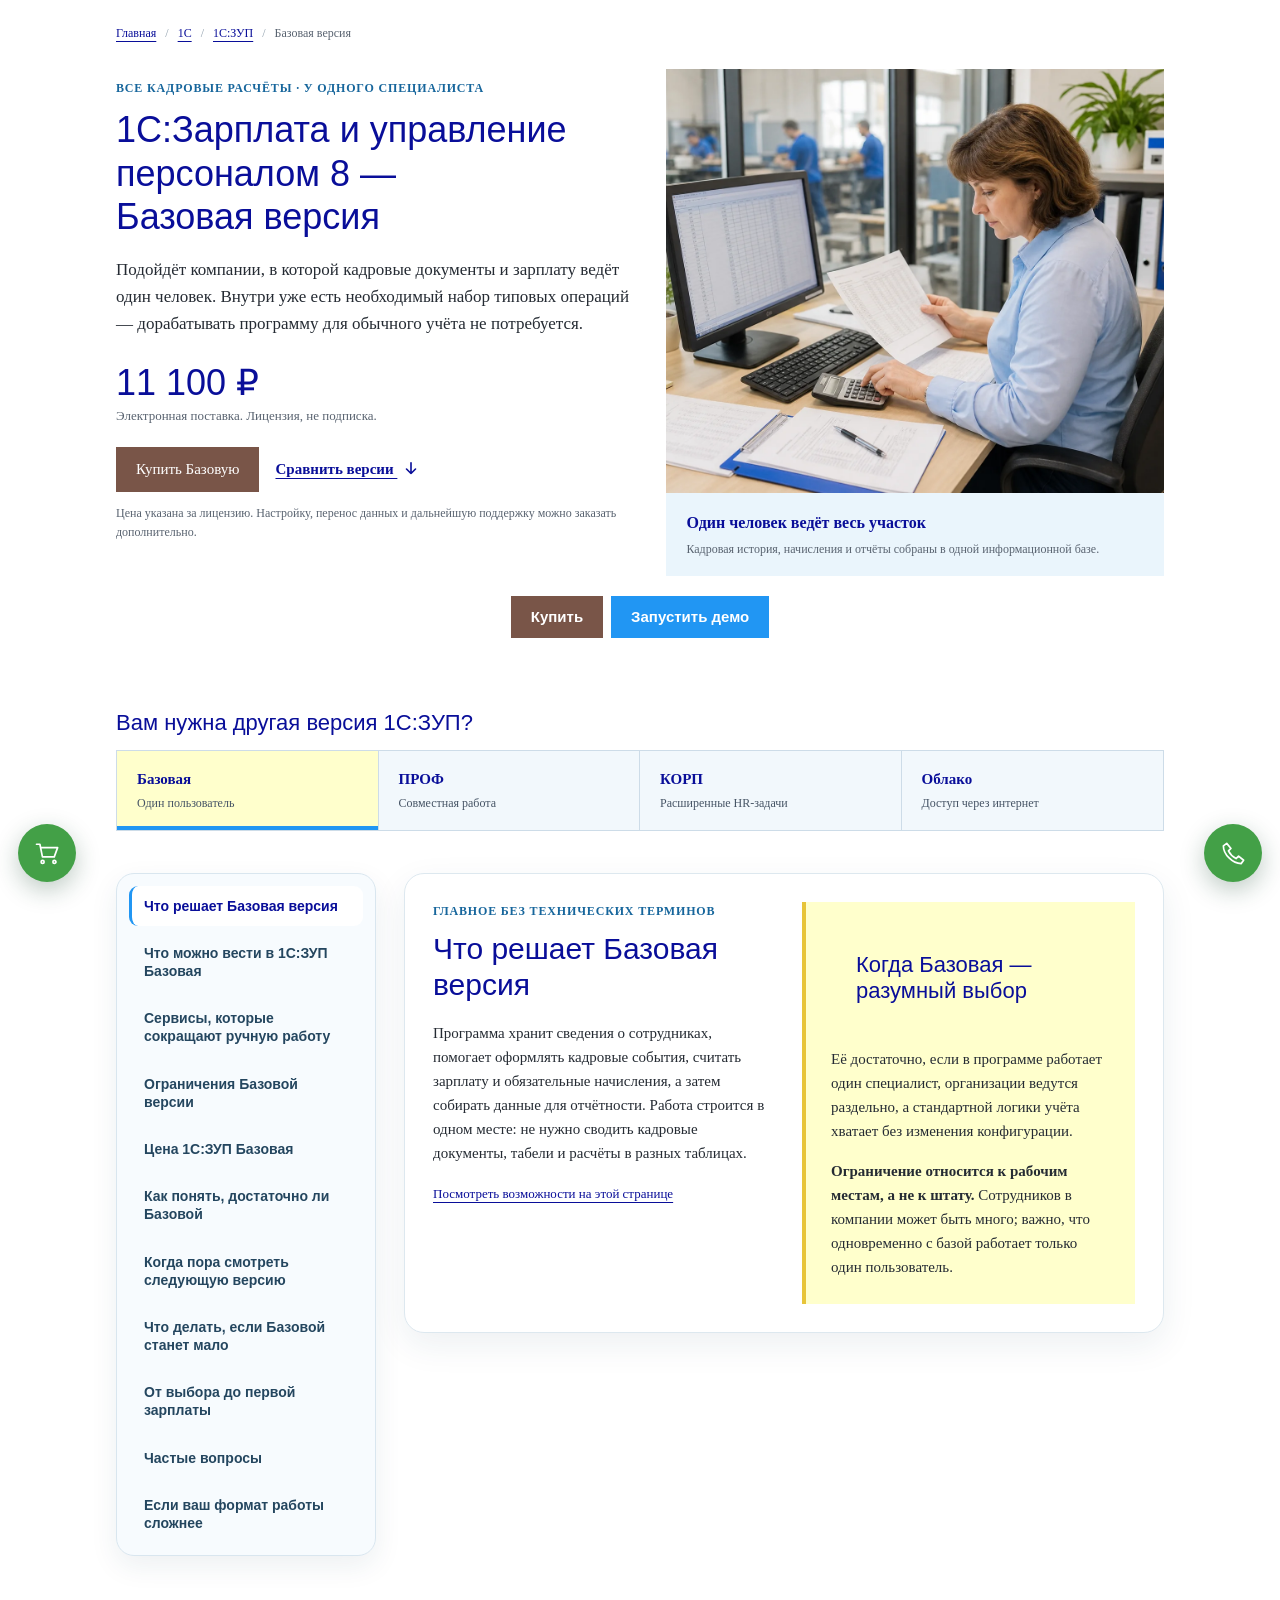
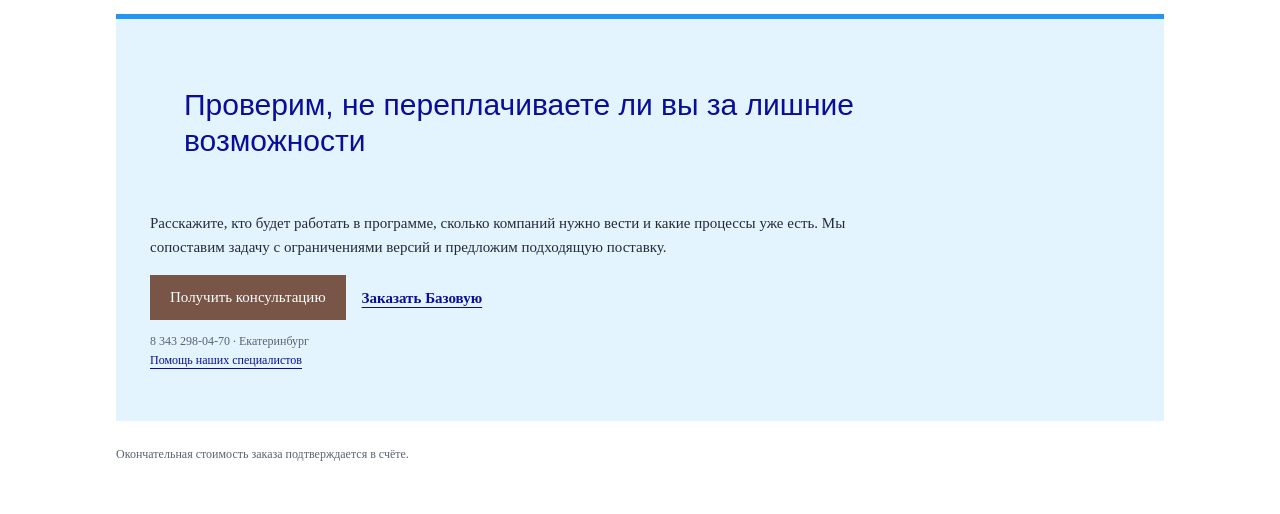
==== commit 8858c0fb: "Уточнить кнопки и блок услуг на страницах ЗУП" ====
--- a/index.html
+++ b/index.html
@@ -29,7 +29,7 @@
       <a href="https://ekburg.1c-center.net/">Главная</a><b aria-hidden="true">/</b><a href="https://ekburg.1c-center.net/software-1c_software-1c.html">1С</a><b aria-hidden="true">/</b><a data-route="general" href="https://ekburg.1c-center.net/software-1c_business1c_zrp_uprav_personal.html">1С:ЗУП</a><b aria-hidden="true">/</b><em aria-current="page">Базовая версия</em>
     </nav>
 
-    <section class="zup-hero" aria-labelledby="hero-title">
+    <section class="zup-hero" aria-labelledby="hero-title" data-quick-anchor>
       <div class="zup-hero-copy">
         <p class="zup-kicker">Все кадровые расчёты · у одного специалиста</p>
         <h1 id="hero-title">1С:Зарплата и управление персоналом 8 — <strong>Базовая версия</strong></h1>
--- a/experience.css
+++ b/experience.css
@@ -1,6 +1,6 @@
-.zup-quick-access{position:sticky;top:10px;z-index:80;display:flex;justify-content:center;gap:10px;width:max-content;max-width:calc(100% - 32px);margin:18px auto 8px;padding:8px;border:1px solid #cfe1ef;border-radius:16px;background:rgba(255,255,255,.94);box-shadow:0 8px 26px rgba(21,63,94,.14);backdrop-filter:blur(10px)}
-.zup-quick-access button{min-height:42px;border:0;border-radius:10px;padding:10px 18px;font:700 15px/1.2 Arial,"Segoe UI",sans-serif;cursor:pointer}
-.zup-quick-buy{color:#fff;background:#795548}.zup-quick-demo{color:#073c66;background:#fff5bd}
+.zup-quick-access{position:static;display:flex;justify-content:center;gap:8px;width:max-content;max-width:calc(100% - 32px);margin:20px auto;padding:0}
+.zup-quick-access button{min-height:42px;border:0;border-radius:0;padding:10px 20px;font:700 15px/1.2 Arial,"Segoe UI",sans-serif;cursor:pointer;transition:background-color .18s ease,color .18s ease}
+.zup-quick-buy{color:#fff;background:#795548}.zup-quick-buy:hover{background:#68483d}.zup-quick-demo{color:#fff;background:#2196f3}.zup-quick-demo:hover{background:#167fcb}
 .zup-float-action{position:fixed;bottom:18px;z-index:95;display:grid;place-items:center;width:58px;height:58px;border-radius:50%;color:#fff!important;background:#43a047;box-shadow:0 8px 24px rgba(23,70,42,.28);transition:transform .2s,box-shadow .2s}
 .zup-float-action:hover{transform:translateY(-3px);box-shadow:0 12px 28px rgba(23,70,42,.34)}
 .zup-float-action svg{width:27px;height:27px;fill:none;stroke:currentColor;stroke-width:2;stroke-linecap:round;stroke-linejoin:round}.zup-float-cart{left:18px}.zup-float-phone{right:18px}
@@ -9,9 +9,10 @@
 .zup-content-nav button{border:0;border-left:3px solid transparent;border-radius:9px;padding:11px 12px;text-align:left;color:#24465f;background:transparent;font:600 14px/1.3 Arial,"Segoe UI",sans-serif;cursor:pointer}
 .zup-content-nav button:hover{background:#fff6c9}.zup-content-nav button[aria-selected="true"]{border-left-color:#2196f3;color:#090e99;background:#fff}
 .zup-content-panels{min-width:0}.zup-content-panel{margin:0!important;padding:28px;border:1px solid #dde8ef;border-radius:20px;background:#fff;box-shadow:0 12px 34px rgba(21,63,94,.08)}
-.zup-content-panel:not(.is-active){display:none}.zup-accordion-trigger{display:none}
+.zup-content-panel.is-active{animation:zup-panel-in .24s ease-out both}.zup-content-panel:not(.is-active){display:none}.zup-accordion-trigger{display:none}
+@keyframes zup-panel-in{from{opacity:0;transform:translateY(7px)}to{opacity:1;transform:none}}
 .zup-content-photo{position:relative;overflow:hidden;margin:24px 0;border-radius:18px;background:#eef6fb}.zup-content-photo img{display:block;width:100%;height:auto;aspect-ratio:3/2;object-fit:cover}.zup-content-photo figcaption{position:absolute;right:16px;bottom:16px;left:16px;padding:13px 16px;border-radius:12px;color:#133c5a;background:rgba(255,255,255,.88);backdrop-filter:blur(8px);line-height:1.4}.zup-content-photo figcaption strong{display:block;margin-bottom:3px}
 .zup-version-cards{display:flex;flex-wrap:wrap;align-items:stretch}.zup-version-cards>.w3-third{display:flex}.zup-version-cards>.w3-third>.w3-card-4{display:flex;flex:1;flex-direction:column}.zup-version-cards>.w3-third>.w3-card-4>.w3-container:nth-last-child(2){flex:1}.zup-version-cards>.w3-third>.w3-card-4>.w3-blue{margin-top:auto}
 .zup-demo-dialog{padding:0;width:min(1280px,96vw);max-width:96vw;height:92vh;max-height:94vh;border:0;border-radius:14px;box-shadow:0 18px 70px #0007}.zup-demo-dialog::backdrop{background:#112c48b8}.zup-demo-dialog iframe{width:100%;height:calc(100% - 92px);min-height:430px;border:0;background:#fff}.zup-demo-note{margin:0;padding:9px 18px;color:#294a62;background:#f5f9fc;font-size:13px;line-height:1.35}
-@media(max-width:760px){.zup-quick-access{top:6px;width:calc(100% - 26px);margin-top:12px}.zup-quick-access button{flex:1;padding:9px 11px}.zup-content-layout{display:block;margin-top:30px}.zup-content-nav{display:none}.zup-content-panels{display:grid;gap:10px}.zup-content-panel,.zup-content-panel:not(.is-active){display:block;padding:0;border-radius:15px;box-shadow:none}.zup-accordion-trigger{display:flex;width:100%;align-items:flex-start;justify-content:space-between;gap:12px;border:0;border-radius:14px;padding:15px 16px;text-align:left;color:#123f5f;background:#f2f8fc;font:700 16px/1.3 Arial,"Segoe UI",sans-serif;cursor:pointer}.zup-accordion-trigger small{display:block;margin-top:5px;color:#657b8c;font-size:12px;font-weight:400;line-height:1.35}.zup-accordion-trigger svg{flex:0 0 20px;width:20px;height:20px;margin-top:2px;fill:none;stroke:#1277b5;stroke-width:2;transition:transform .2s}.zup-content-panel.is-active>.zup-accordion-trigger svg{transform:rotate(180deg)}.zup-content-panel:not(.is-active)>:not(.zup-accordion-trigger){display:none}.zup-content-panel.is-active>:not(.zup-accordion-trigger){margin-right:17px;margin-left:17px}.zup-content-panel.is-active>:last-child{margin-bottom:18px}.zup-content-panel.is-active>h2:first-of-type{margin-top:20px}.zup-float-action{bottom:14px;width:52px;height:52px}.zup-float-cart{left:12px}.zup-float-phone{right:12px}.zup-content-photo figcaption{position:static;border-radius:0;background:#f5f9fc}.zup-version-cards>.w3-third{width:100%}.zup-demo-dialog{height:96vh}.zup-demo-dialog iframe{height:calc(100% - 112px);min-height:300px}}
-@media(prefers-reduced-motion:reduce){.zup-float-action,.zup-accordion-trigger svg{transition:none}}
+@media(max-width:760px){.zup-quick-access{width:calc(100% - 26px);margin-top:14px}.zup-quick-access button{flex:1;padding:9px 11px}.zup-content-layout{display:block;margin-top:30px}.zup-content-nav{display:none}.zup-content-panels{display:grid;gap:10px}.zup-content-panel,.zup-content-panel:not(.is-active){display:block;padding:0;border-radius:15px;box-shadow:none;animation:none}.zup-accordion-trigger{display:flex;width:100%;align-items:flex-start;justify-content:space-between;gap:12px;border:0;border-radius:14px;padding:15px 16px;text-align:left;color:#123f5f;background:#f2f8fc;font:700 16px/1.3 Arial,"Segoe UI",sans-serif;cursor:pointer}.zup-accordion-trigger small{display:block;margin-top:5px;color:#657b8c;font-size:12px;font-weight:400;line-height:1.35}.zup-accordion-trigger svg{flex:0 0 20px;width:20px;height:20px;margin-top:2px;fill:none;stroke:#1277b5;stroke-width:2;transition:transform .2s}.zup-content-panel.is-active>.zup-accordion-trigger svg{transform:rotate(180deg)}.zup-content-panel:not(.is-active)>:not(.zup-accordion-trigger){display:none}.zup-content-panel.is-active>:not(.zup-accordion-trigger){margin-right:17px;margin-left:17px;animation:zup-panel-in .24s ease-out both}.zup-content-panel.is-active>:last-child{margin-bottom:18px}.zup-content-panel.is-active>h2:first-of-type{margin-top:20px}.zup-float-action{bottom:14px;width:52px;height:52px}.zup-float-cart{left:12px}.zup-float-phone{right:12px}.zup-content-photo figcaption{position:static;border-radius:0;background:#f5f9fc}.zup-version-cards>.w3-third{width:100%}.zup-demo-dialog{height:96vh}.zup-demo-dialog iframe{height:calc(100% - 112px);min-height:300px}}
+@media(prefers-reduced-motion:reduce){.zup-quick-access button,.zup-float-action,.zup-accordion-trigger svg{transition:none}.zup-content-panel.is-active,.zup-content-panel.is-active>:not(.zup-accordion-trigger){animation:none}}
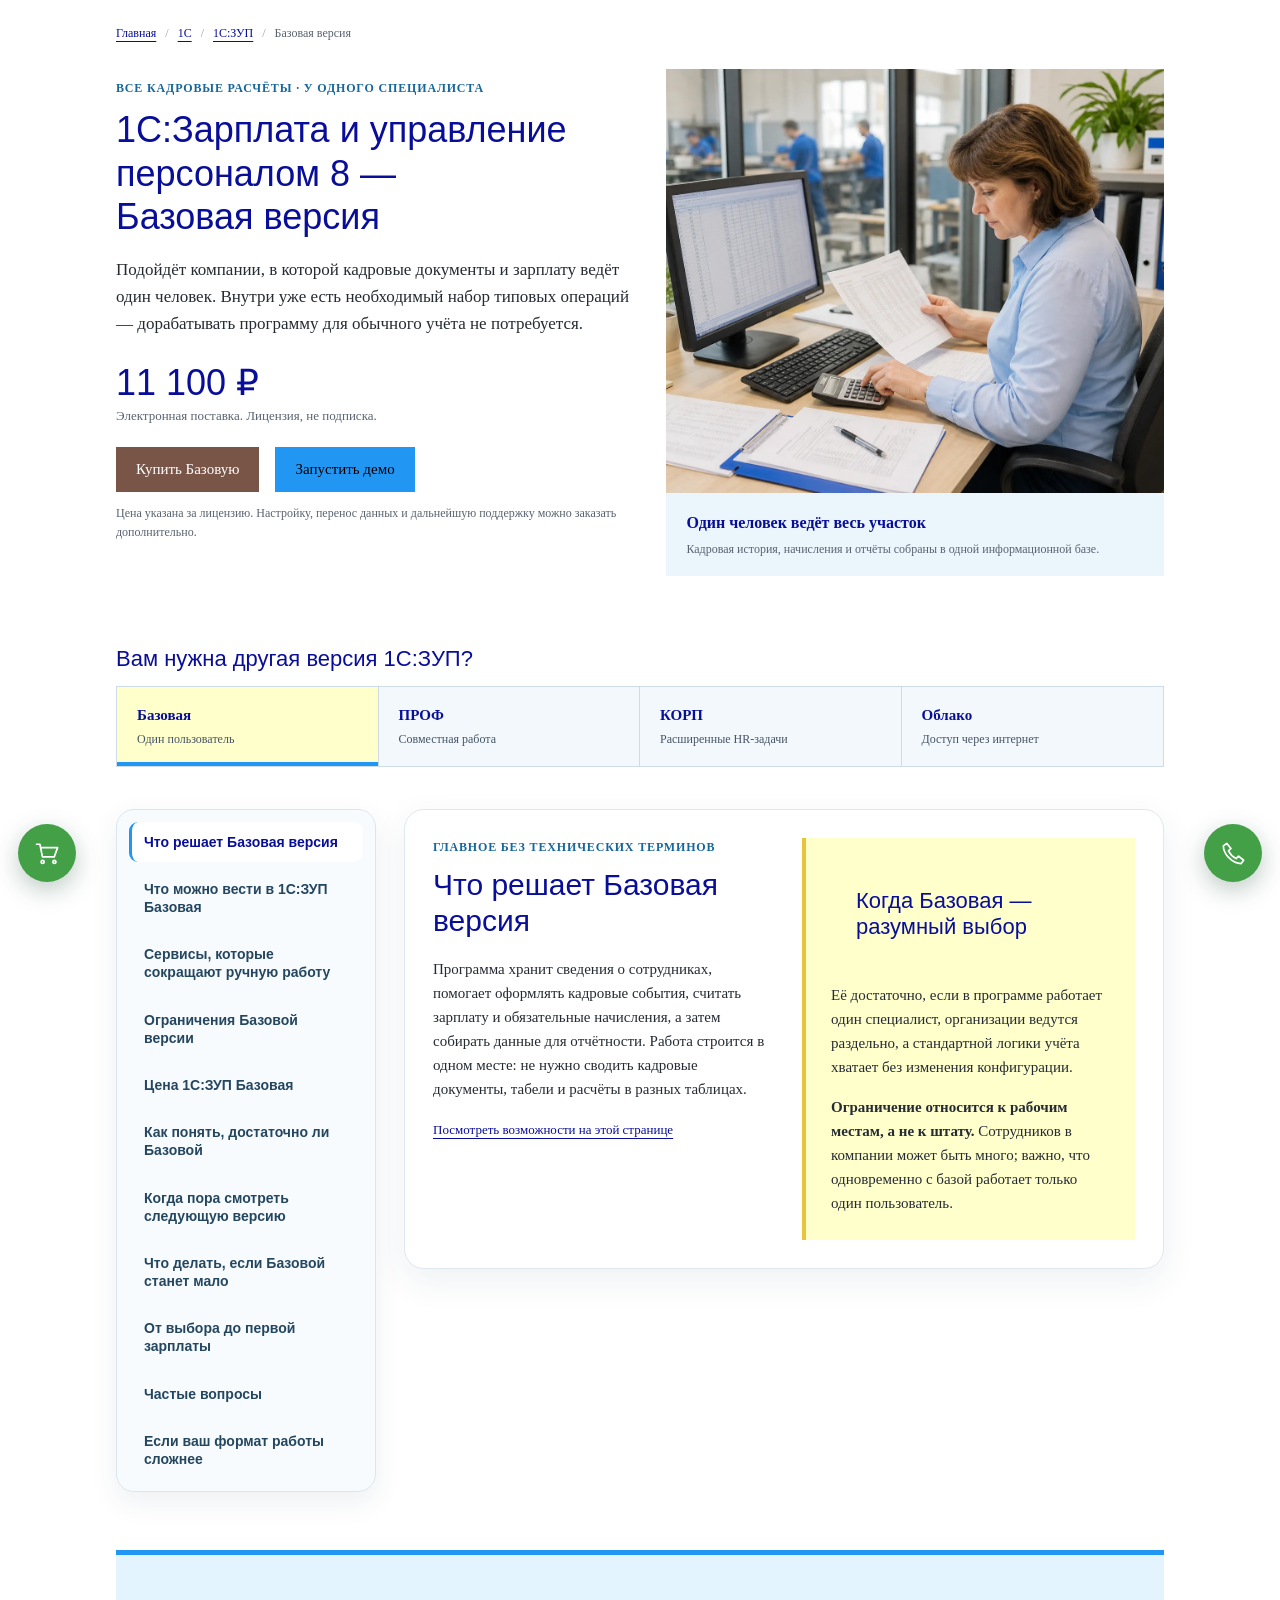
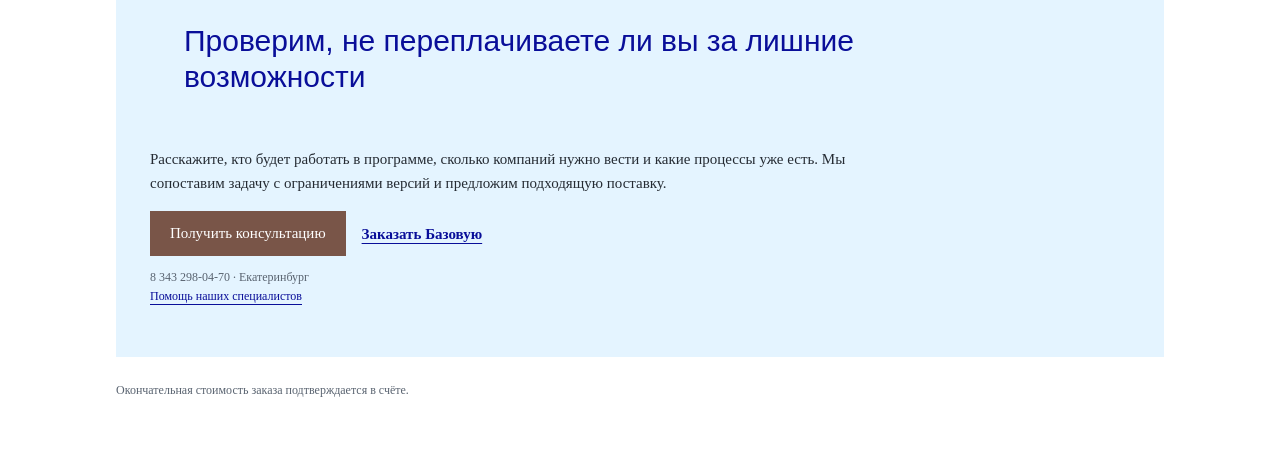
==== commit ba313eda: "Встроить покупку и демо в первые блоки страниц" ====
--- a/index.html
+++ b/index.html
@@ -29,13 +29,13 @@
       <a href="https://ekburg.1c-center.net/">Главная</a><b aria-hidden="true">/</b><a href="https://ekburg.1c-center.net/software-1c_software-1c.html">1С</a><b aria-hidden="true">/</b><a data-route="general" href="https://ekburg.1c-center.net/software-1c_business1c_zrp_uprav_personal.html">1С:ЗУП</a><b aria-hidden="true">/</b><em aria-current="page">Базовая версия</em>
     </nav>
 
-    <section class="zup-hero" aria-labelledby="hero-title" data-quick-anchor>
+    <section class="zup-hero" aria-labelledby="hero-title">
       <div class="zup-hero-copy">
         <p class="zup-kicker">Все кадровые расчёты · у одного специалиста</p>
         <h1 id="hero-title">1С:Зарплата и управление персоналом 8 — <strong>Базовая версия</strong></h1>
         <p class="zup-lead">Подойдёт компании, в которой кадровые документы и зарплату ведёт один человек. Внутри уже есть необходимый набор типовых операций — дорабатывать программу для обычного учёта не потребуется.</p>
         <div class="zup-hero-price"><strong data-price="basic">11 100 ₽</strong><small>Электронная поставка. Лицензия, не подписка.</small></div>
-        <div class="zup-actions"><a class="w3-btn w3-brown" data-checkout href="https://ekburg.1c-center.net/basket.php?id=2900001856744&amp;users=0">Купить Базовую</a><a class="zup-secondary" href="#comparison">Сравнить версии <svg class="zup-arrow-down" aria-hidden="true" viewBox="0 0 20 20"><path d="M10 3v12m-5-5 5 5 5-5"/></svg></a></div>
+        <div class="zup-actions"><a class="w3-btn w3-brown" data-checkout href="https://ekburg.1c-center.net/basket.php?id=2900001856744&amp;users=0">Купить Базовую</a><button class="w3-btn w3-blue" type="button" data-demo>Запустить демо</button></div>
         <p class="zup-small">Цена указана за лицензию. Настройку, перенос данных и дальнейшую поддержку можно заказать дополнительно.</p>
       </div>
       <figure class="zup-hero-photo"><img src="assets/basic-payroll.webp" width="1536" height="1024" fetchpriority="high" alt="Специалист небольшой компании работает с кадровыми документами и зарплатой за одним компьютером"><figcaption><strong>Один человек ведёт весь участок</strong>Кадровая история, начисления и отчёты собраны в одной информационной базе.</figcaption></figure>
--- a/page.css
+++ b/page.css
@@ -70,7 +70,7 @@
 .zup-scenarios {display:grid;grid-template-columns:1fr 1fr;gap:26px;}
 .zup-scenarios article {scroll-margin-top:20px;}.zup-scenarios img {width:100%;height:auto;aspect-ratio:3/2;object-fit:cover;display:block;}.zup-scenarios article>div {padding:24px;}.zup-scenarios h3 {font-size:24px;}.zup-scenarios a {font-weight:700;font-size:14px;}
 .zup-steps {display:grid;grid-template-columns:repeat(3,1fr);gap:30px;counter-reset:step;}.zup-steps b {display:grid;place-items:center;width:36px;height:36px;background:var(--yellow);color:var(--navy);margin:0 0 16px;}.zup-steps h3 {font-size:20px;}.zup-steps p {font-size:14px;}
-.zup-other-grid {display:grid;grid-template-columns:repeat(4,1fr);gap:16px;}.zup-other-grid article {padding:19px;border:1px solid #d7e1e8;display:flex;flex-direction:column;}.zup-other-grid h3 {font-size:20px;}.zup-other-grid p,.zup-other-grid a {font-size:13px;}.zup-other-grid a {margin-top:auto;}
+.zup-other-grid {display:grid;grid-template-columns:repeat(2,1fr);gap:16px;}.zup-other-grid article {padding:19px;border:1px solid #d7e1e8;display:flex;flex-direction:column;}.zup-other-grid h3 {font-size:20px;}.zup-other-grid p,.zup-other-grid a {font-size:13px;}.zup-other-grid a {margin-top:auto;}
 .zup-final {background:#e4f4ff;padding:34px;border-top:5px solid #2196f3;}.zup-final h2 {max-width:760px;}.zup-final>p {max-width:730px;}.zup-reviewed {padding-top:12px;}
 .zup-checkout {padding:0;width:min(1100px,96vw);max-width:96vw;height:90vh;max-height:94vh;border:0;box-shadow:0 10px 40px #0006;}
 .zup-checkout::backdrop {background:#112c48aa;}.zup-dialog-head {display:flex;align-items:center;justify-content:space-between;gap:15px;background:#2196f3;padding:12px 20px;}.zup-dialog-head h2 {font-size:24px;margin:0;}.zup-dialog-head button {font-size:30px;border:0;background:none;cursor:pointer;padding:0 8px;}.zup-checkout>p {font-size:13px;padding:10px 20px;margin:0;}.zup-checkout iframe {width:100%;height:calc(100% - 130px);min-height:320px;border:0;}
--- a/experience.css
+++ b/experience.css
@@ -1,6 +1,3 @@
-.zup-quick-access{position:static;display:flex;justify-content:center;gap:8px;width:max-content;max-width:calc(100% - 32px);margin:20px auto;padding:0}
-.zup-quick-access button{min-height:42px;border:0;border-radius:0;padding:10px 20px;font:700 15px/1.2 Arial,"Segoe UI",sans-serif;cursor:pointer;transition:background-color .18s ease,color .18s ease}
-.zup-quick-buy{color:#fff;background:#795548}.zup-quick-buy:hover{background:#68483d}.zup-quick-demo{color:#fff;background:#2196f3}.zup-quick-demo:hover{background:#167fcb}
 .zup-float-action{position:fixed;bottom:18px;z-index:95;display:grid;place-items:center;width:58px;height:58px;border-radius:50%;color:#fff!important;background:#43a047;box-shadow:0 8px 24px rgba(23,70,42,.28);transition:transform .2s,box-shadow .2s}
 .zup-float-action:hover{transform:translateY(-3px);box-shadow:0 12px 28px rgba(23,70,42,.34)}
 .zup-float-action svg{width:27px;height:27px;fill:none;stroke:currentColor;stroke-width:2;stroke-linecap:round;stroke-linejoin:round}.zup-float-cart{left:18px}.zup-float-phone{right:18px}
@@ -14,5 +11,5 @@
 .zup-content-photo{position:relative;overflow:hidden;margin:24px 0;border-radius:18px;background:#eef6fb}.zup-content-photo img{display:block;width:100%;height:auto;aspect-ratio:3/2;object-fit:cover}.zup-content-photo figcaption{position:absolute;right:16px;bottom:16px;left:16px;padding:13px 16px;border-radius:12px;color:#133c5a;background:rgba(255,255,255,.88);backdrop-filter:blur(8px);line-height:1.4}.zup-content-photo figcaption strong{display:block;margin-bottom:3px}
 .zup-version-cards{display:flex;flex-wrap:wrap;align-items:stretch}.zup-version-cards>.w3-third{display:flex}.zup-version-cards>.w3-third>.w3-card-4{display:flex;flex:1;flex-direction:column}.zup-version-cards>.w3-third>.w3-card-4>.w3-container:nth-last-child(2){flex:1}.zup-version-cards>.w3-third>.w3-card-4>.w3-blue{margin-top:auto}
 .zup-demo-dialog{padding:0;width:min(1280px,96vw);max-width:96vw;height:92vh;max-height:94vh;border:0;border-radius:14px;box-shadow:0 18px 70px #0007}.zup-demo-dialog::backdrop{background:#112c48b8}.zup-demo-dialog iframe{width:100%;height:calc(100% - 92px);min-height:430px;border:0;background:#fff}.zup-demo-note{margin:0;padding:9px 18px;color:#294a62;background:#f5f9fc;font-size:13px;line-height:1.35}
-@media(max-width:760px){.zup-quick-access{width:calc(100% - 26px);margin-top:14px}.zup-quick-access button{flex:1;padding:9px 11px}.zup-content-layout{display:block;margin-top:30px}.zup-content-nav{display:none}.zup-content-panels{display:grid;gap:10px}.zup-content-panel,.zup-content-panel:not(.is-active){display:block;padding:0;border-radius:15px;box-shadow:none;animation:none}.zup-accordion-trigger{display:flex;width:100%;align-items:flex-start;justify-content:space-between;gap:12px;border:0;border-radius:14px;padding:15px 16px;text-align:left;color:#123f5f;background:#f2f8fc;font:700 16px/1.3 Arial,"Segoe UI",sans-serif;cursor:pointer}.zup-accordion-trigger small{display:block;margin-top:5px;color:#657b8c;font-size:12px;font-weight:400;line-height:1.35}.zup-accordion-trigger svg{flex:0 0 20px;width:20px;height:20px;margin-top:2px;fill:none;stroke:#1277b5;stroke-width:2;transition:transform .2s}.zup-content-panel.is-active>.zup-accordion-trigger svg{transform:rotate(180deg)}.zup-content-panel:not(.is-active)>:not(.zup-accordion-trigger){display:none}.zup-content-panel.is-active>:not(.zup-accordion-trigger){margin-right:17px;margin-left:17px;animation:zup-panel-in .24s ease-out both}.zup-content-panel.is-active>:last-child{margin-bottom:18px}.zup-content-panel.is-active>h2:first-of-type{margin-top:20px}.zup-float-action{bottom:14px;width:52px;height:52px}.zup-float-cart{left:12px}.zup-float-phone{right:12px}.zup-content-photo figcaption{position:static;border-radius:0;background:#f5f9fc}.zup-version-cards>.w3-third{width:100%}.zup-demo-dialog{height:96vh}.zup-demo-dialog iframe{height:calc(100% - 112px);min-height:300px}}
-@media(prefers-reduced-motion:reduce){.zup-quick-access button,.zup-float-action,.zup-accordion-trigger svg{transition:none}.zup-content-panel.is-active,.zup-content-panel.is-active>:not(.zup-accordion-trigger){animation:none}}
+@media(max-width:760px){.zup-content-layout{display:block;margin-top:30px}.zup-content-nav{display:none}.zup-content-panels{display:grid;gap:10px}.zup-content-panel,.zup-content-panel:not(.is-active){display:block;padding:0;border-radius:15px;box-shadow:none;animation:none}.zup-accordion-trigger{display:flex;width:100%;align-items:flex-start;justify-content:space-between;gap:12px;border:0;border-radius:14px;padding:15px 16px;text-align:left;color:#123f5f;background:#f2f8fc;font:700 16px/1.3 Arial,"Segoe UI",sans-serif;cursor:pointer}.zup-accordion-trigger small{display:block;margin-top:5px;color:#657b8c;font-size:12px;font-weight:400;line-height:1.35}.zup-accordion-trigger svg{flex:0 0 20px;width:20px;height:20px;margin-top:2px;fill:none;stroke:#1277b5;stroke-width:2;transition:transform .2s}.zup-content-panel.is-active>.zup-accordion-trigger svg{transform:rotate(180deg)}.zup-content-panel:not(.is-active)>:not(.zup-accordion-trigger){display:none}.zup-content-panel.is-active>:not(.zup-accordion-trigger){margin-right:17px;margin-left:17px;animation:zup-panel-in .24s ease-out both}.zup-content-panel.is-active>:last-child{margin-bottom:18px}.zup-content-panel.is-active>h2:first-of-type{margin-top:20px}.zup-float-action{bottom:14px;width:52px;height:52px}.zup-float-cart{left:12px}.zup-float-phone{right:12px}.zup-content-photo figcaption{position:static;border-radius:0;background:#f5f9fc}.zup-version-cards>.w3-third{width:100%}.zup-demo-dialog{height:96vh}.zup-demo-dialog iframe{height:calc(100% - 112px);min-height:300px}}
+@media(prefers-reduced-motion:reduce){.zup-float-action,.zup-accordion-trigger svg{transition:none}.zup-content-panel.is-active,.zup-content-panel.is-active>:not(.zup-accordion-trigger){animation:none}}
